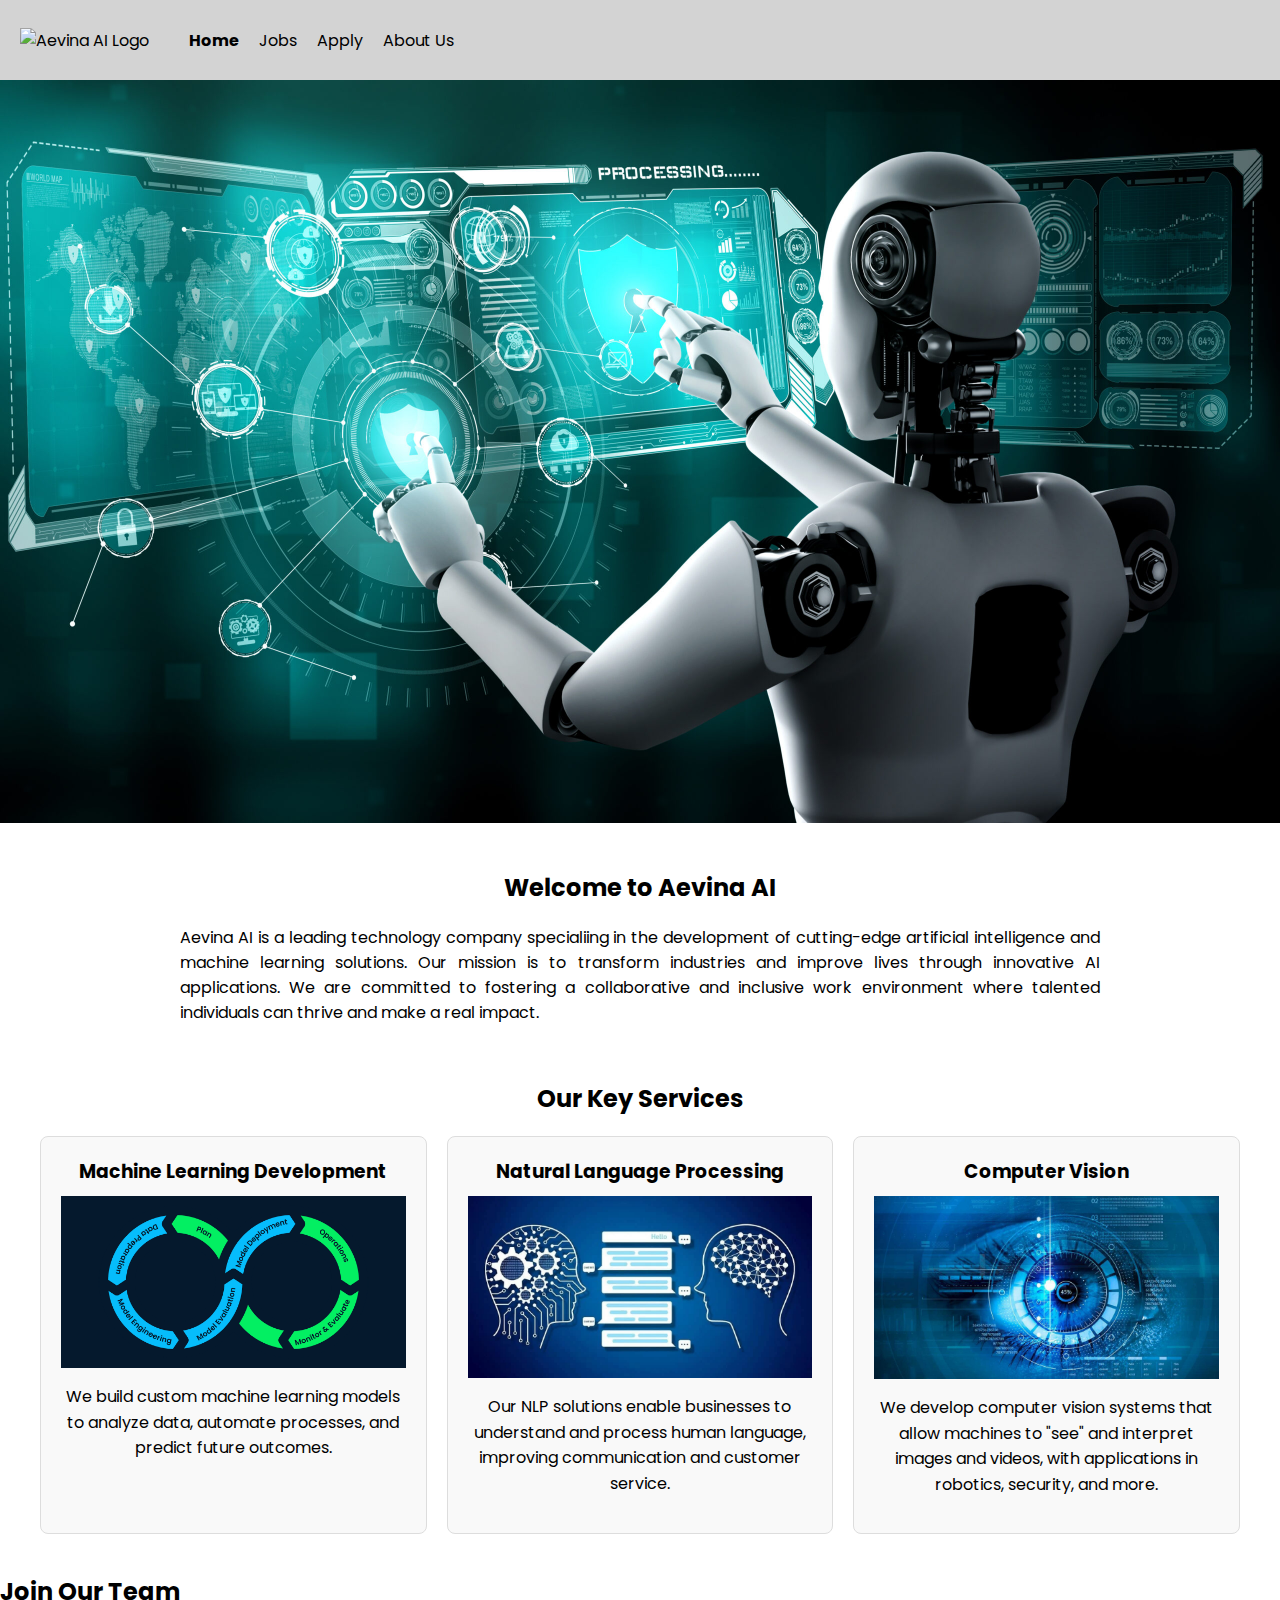
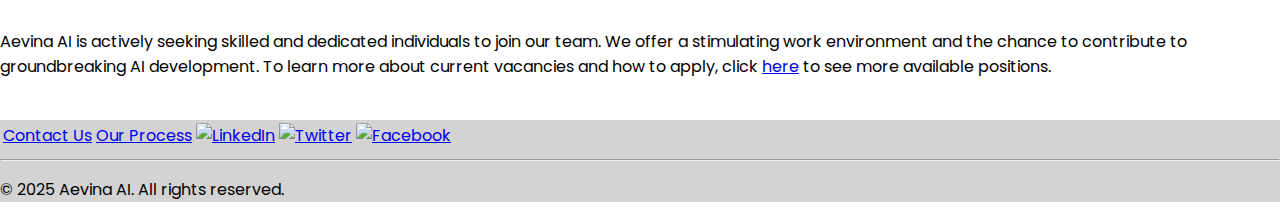
==== project1/index.html @ 58bcc31c "homepage development (not completed)" ====
<!DOCTYPE html>
<html lang="en">

<head>
  <meta charset="UTF-8">
  <meta name="keywords" content="AI, IT, IT Company, Computer, Aevina, Aritificial Intelligence, Official, Homepage">
  <meta name="viewport" content="width=device-width, initial-scale=1.0">
  <meta name="description" content="Aevina's Official Website Homepage">
  <link rel="stylesheet" href="styles/styles.css">
  <title>Aevina - Innovators in Artificial Intelligence</title>
</head>

<body>

  <header>
    <nav>
      <a href="index.html"><img src="images/logo.png" href="index.html" alt="Aevina AI Logo" title="Aevina AI"
          loading="lazy"></a>
      <a href="index.html" id="selected">Home</a></li>
      <a href="jobs.html">Jobs</a>
      <a href="apply.html">Apply</a>
      <a href="about.html">About Us</a>
    </nav>
  </header>

  <main>
    <figure>
      <!--Reference Imagge URL: https://thefusioneer.com/blog/the-future-of-ai-5-ai-advancements-to-expect-in-the-next-10-years/-->
      <img src="images/5-AI-Advancements-to-Expect-in-the-Next-10-Years-scaled.jpeg" alt="Homepage Image"
        title="Homepage Image" id="homepage_image">
    </figure>
    <article class="welcome">
      <h2>Welcome to Aevina AI</h2>
      <p>
        <!--The block of text below is generated by GenAI-->
        Aevina AI is a leading technology company specialiing in the development of cutting-edge
        artificial intelligence and machine learning solutions. Our mission is to transform industries
        and improve lives through innovative AI applications. We are committed to fostering a
        collaborative and inclusive work environment where talented individuals can thrive and
        make a real impact.
      </p>
    </article>

    <article class="services-container">
      <h2>Our Key Services</h2>
      <article class="services">
        <!--The texts below are generated by GenAI-->
        <section>
          <h3>Machine Learning Development</h3>
          <!--Reference Imagge URL: https://www.linkedin.com/pulse/navigating-machine-learning-development-life-cycle-comprehensive-s-28kgc-->
          <img src="images/1707285097354.png" alt="Machine Learnring Development" class="serivces_images">
          <p>
            We build custom machine learning models to analyze data, automate processes,
            and predict future outcomes.
          </p>
        </section>
        <section>
          <h3>Natural Language Processing</h3>
          <!--Reference Imagge URL: https://www.linkedin.com/pulse/what-natural-language-processing-nlp-nishi-thakur-->
          <img src="images/1674819272389.jpg" alt="Natural Language Processing" class="serivces_images">
          <p>
            Our NLP solutions enable businesses to understand and process human language,
            improving communication and customer service.
          </p>
        </section>
        <section>
          <h3>Computer Vision</h3>
          <!--Reference Imagge URL: https://www.rishabhsoft.com/blog/computer-vision-->
          <img src="images/Blog-Banner-Computer-Vision.jpg" alt="Computer Vision" class="serivces_images">
          <p>
            We develop computer vision systems that allow machines to "see" and interpret
            images and videos, with applications in robotics, security, and more.
          </p>
        </section>
      </article>
    </article>
    <section>
      <h2>Join Our Team</h2>
      <p>
        <!--The block of text below is generated by GenAI-->
        Aevina AI is actively seeking skilled and dedicated individuals to join our team. We offer
        a stimulating work environment and the chance to contribute to groundbreaking AI
        development. To learn more about current vacancies and how to apply, click <a href="jobs.html">here</a> to see
        more available positions.
      </p>
      </p>
      </article>
  </main>
  <br>
  <footer>
    <table>
      <tr>
        <td class="left-group">
          <a href="mailto:info@aevinaai.com.au" title="info@aevinaai.com.au" target="_blank" hreflang="en">Contact
            Us</a></li>
          <a href="https://3aevn.atlassian.net/jira/software/projects/SCRUM/boards/1?sprintStarted=true"
            title="Jira Scrum Project Managment" target="_blank" hreflang="en">Our Process</a></li>
        </td>
        <td stytle="right-group">
          <a href="#"><img src="#" alt="LinkedIn" title="LinkedIn" loading="lazy"></a>
          <a href="#"><img src="#" alt="Twitter" title="Twitte" loading="lazy"></a>
          <a href="#"><img src="#" alt="Facebook" title="Facebook" loading="lazy"></a>
        </td>
      </tr>
    </table>
    <hr>
    <p>
      &copy; 2025 Aevina AI. All rights reserved.
    </p>
  </footer>

</body>

</html>
---- project1/styles/styles.css ----
@import url('https://fonts.googleapis.com/css2?family=Anton&display=swap');

@import url('https://fonts.googleapis.com/css2?family=Anton&family=Poppins:ital,wght@0,100;0,200;0,300;0,400;0,500;0,600;0,700;0,800;0,900;1,100;1,200;1,300;1,400;1,500;1,600;1,700;1,800;1,900&display=swap');
/* body {
    background: #f4f4f4;
    display: flex;
    flex-direction:column;
    padding: 10px;
    font-family: "Poppins", sans-serif, black;
}
*/
body {
    font-family: "Poppins", sans-serif, black;
    margin: 0;
    padding: 0;
}
#ai {
    width: 100%;
    max-width: 600px;
}


.ai_container {
    background: white;
    padding: 20px;
    margin-bottom: 10px;
    border-radius: 10px;
    box-shadow: 2px 2px 10px rgba(0, 0, 0, 0.1);
    cursor: pointer;
    transition: 0.3s;
    border: none;
}

.ai_container summary {
    list-style: none;
    display: flex;
    flex-direction: column;
    cursor: pointer;
}

.ai_container:hover {
    box-shadow: 4px 4px 15px rgba(0, 0, 0, 0.2);
}

.apply-btn {
    background: #002766;
    color: white;
    border: none;
    padding: 10px 15px;
    cursor: pointer;
    float: right;
    border-radius: 5px;
    margin-top: 5px;
}

.apply-btn:hover {
    background: #0041a3;

}

.ai_detail{
    display: flex;
    flex-direction: column;
    border-radius: 10px;
    box-shadow: 2px 2px 10px rgba(0, 0, 0, 0.1);
    cursor: pointer;
    transition: 0.3s;
    border: none;
}

.ai_description{
    border: 1px solid pink;
    border-radius: 3px;
    margin-top: 2px;
    box-shadow: 2px 2px 10px rgba(0, 0, 0, 0.1);
    margin-bottom: 2px;
}

.description_detail{
    text-align: center;
}

.description_detail p{
    text-indent: 10px;
    font-size: 75%;
}
.ai_topic{
    display:grid;
    grid-template-columns: 41% 41% 18%;
    gap: 1px;
    font-size: 68%;
    margin-top: 2px;
}

.responsibility{
    border: 2px solid pink;
    border-radius: 3px;
    box-shadow: 2px 2px 10px rgba(0, 0, 0, 0.1);
    margin-bottom: 2px;
}

.skill{
    border: 2px solid pink;
    border-radius: 3px;
    box-shadow: 2px 2px 10px rgba(0, 0, 0, 0.1);
    margin-bottom: 2px;
}

.salary{
    border: 2px solid pink;
    border-radius: 3px;
    box-shadow: 2px 2px 10px rgba(0, 0, 0, 0.1);
    margin-bottom: 2px;
}

/* Khanh Nam Le Pham edited 03/04/25, 3:27PM */

header {
    /*"position: sticky" and "top: 0" is generated from GenAI, which is used
    to make the navigation bar of webpage follow along as the user scroll*/
    position: sticky;
    top: 0;
    background-color: lightgrey;
    width: 100%;
    height: 5em;

}

header nav {
    display: flex;
    align-items: center; 
    justify-content: flex-start;
    width: 100%;
    height: 100%;
    padding: 0 20px;
}

header nav a {
    text-decoration: none;
    color: black;
    margin-right: 20px;
}

header nav a img {
    margin-right: 20px;
}

header nav a#selected {
    font-weight: bold;
}

header nav a:hover {
    text-decoration: underline;
    transition: text-decoration 0.3s ease;
}

figure {
    padding: 0;
    margin: 0;
}

#homepage_image {
    width: 100%;
}

footer {
    background-color: lightgrey;
}

.welcome {
    text-align: center;
    padding: 20px;
    margin-left: 10em;
    margin-right: 10em;
}

.welcome p {
    text-align: justify;
}

/*The commented code below is from GenAI, suggesting how to properly format 
a grid to achieve the 3 boxes on a line look*/
.services-container {
    margin: 20px;
    text-align: center;
}

.services-container h2 {
    margin-bottom: 0;
}

.services {
    display: grid;
    grid-template-columns: repeat(auto-fit, minmax(300px, 1fr)); /* Responsive grid */
    /*Creates responsive columns. auto-fit makes the columns fit the available space, 
    and minmax(300px, 1fr) ensures that each column is at least 300px wide and 
    expands to fill the available space*/
    gap: 20px; /* Space between boxes */
    padding: 20px; /* Add padding around the grid */
}

.services section {
    background-color: #f9f9f9; /* Box background color */
    border: 1px solid #ddd; /* Box border */
    border-radius: 8px; /* Rounded corners */
    padding: 20px; /* Padding inside the box */
    display:flex;
    flex-direction: column;
    overflow: hidden;
}

.services h3 {
    margin-bottom: 10px; /* Space below heading */
    margin-top: 0;
}


.services p {
    line-height: 1.6; /* Improve text readability */
    ;
}

/* Optional: Add hover effect */
.services section:hover {
    box-shadow: 0 4px 8px rgba(0, 0, 0, 0.1);
    transition: box-shadow 0.3s ease;
}

.service .services_images {
    max-width: 100%;
    height: auto;
    border-radius: 10px;
}
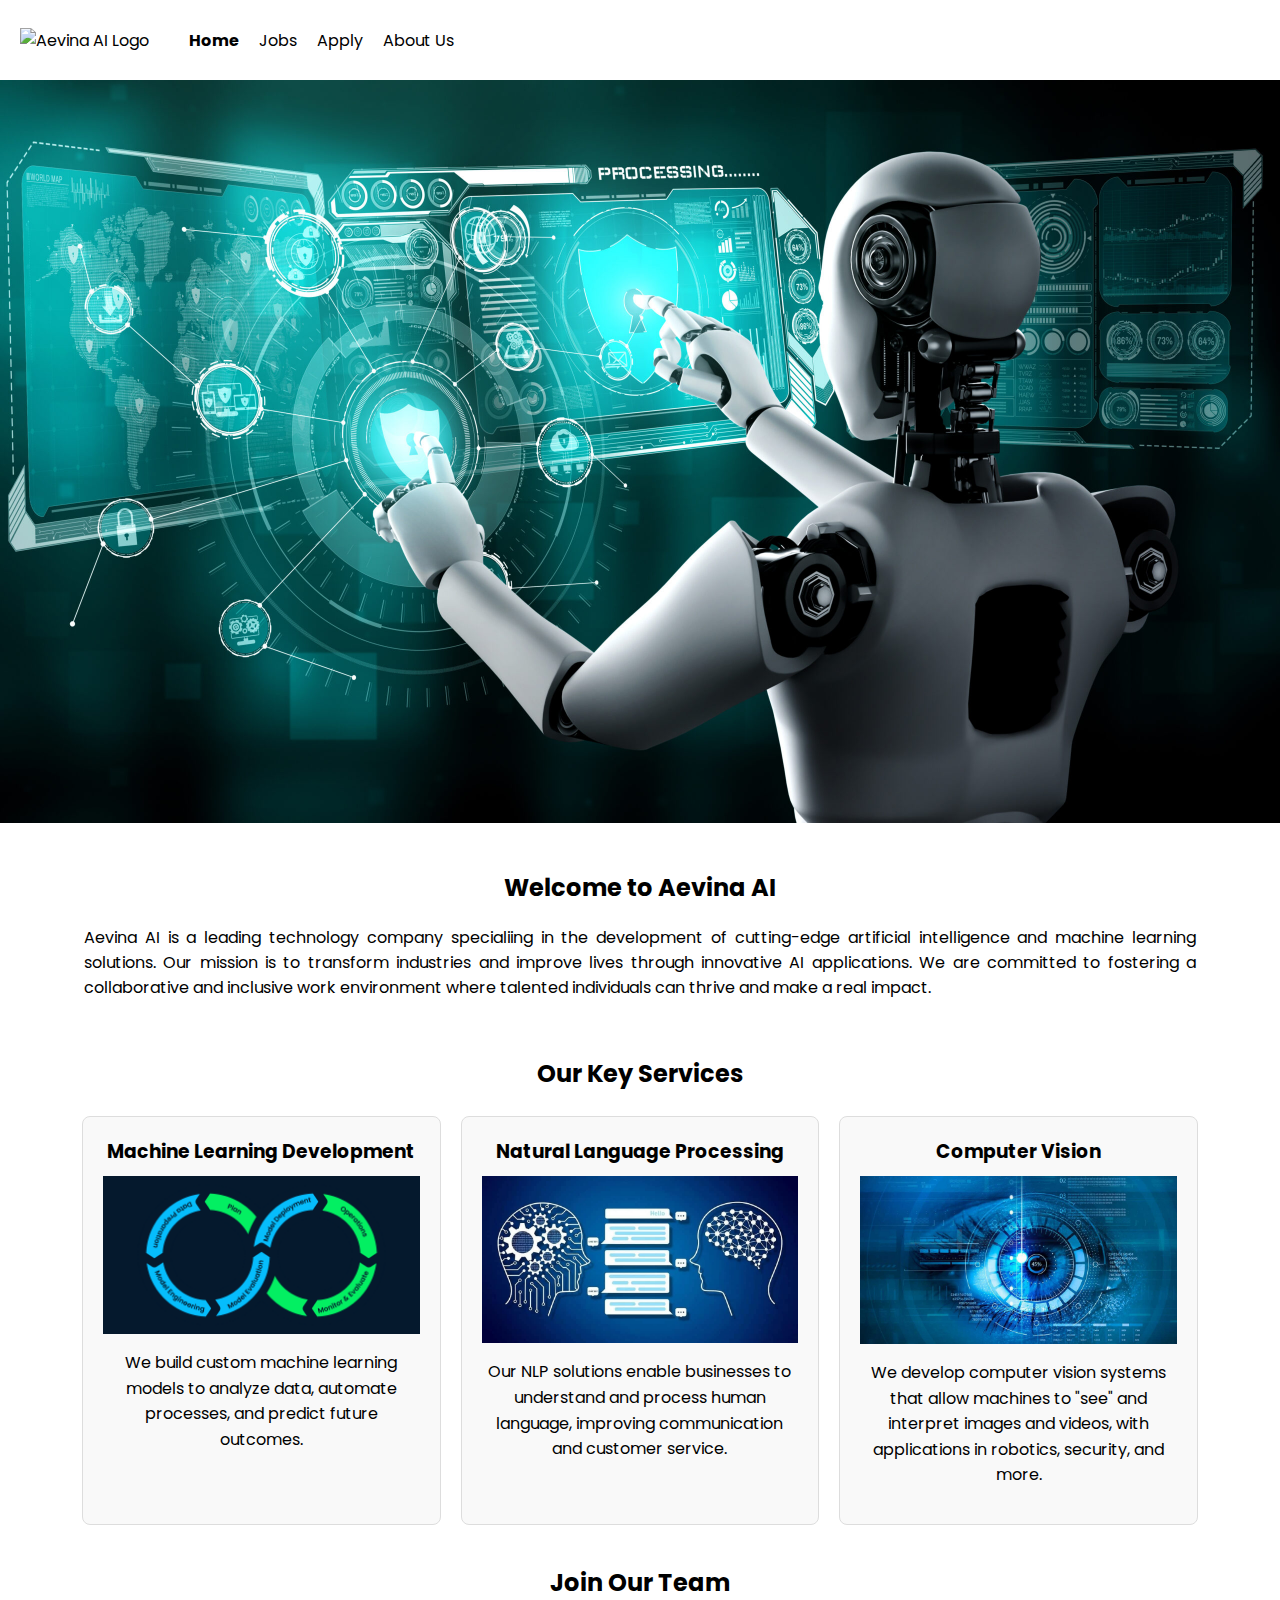
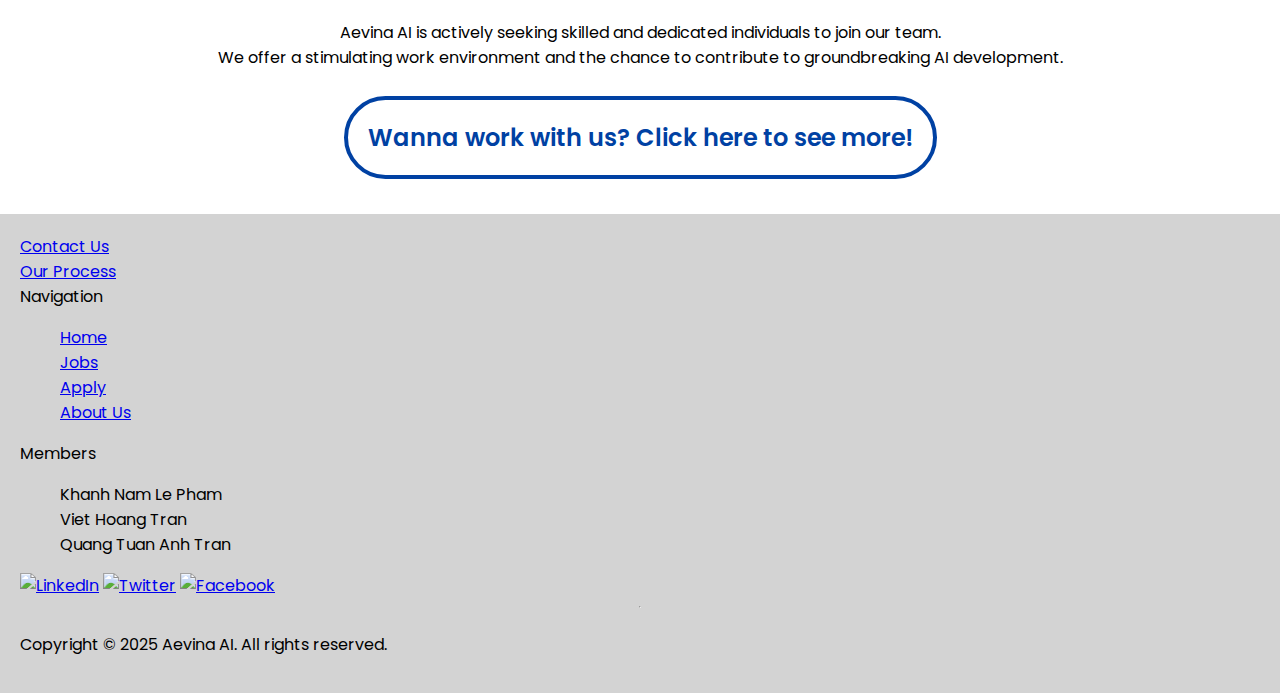
==== commit 6b191a64: "home page edited + footer in the making" ====
--- a/project1/index.html
+++ b/project1/index.html
@@ -23,11 +23,11 @@
     </nav>
   </header>
 
-  <main>
+  <main class="homepage-main">
     <figure>
       <!--Reference Imagge URL: https://thefusioneer.com/blog/the-future-of-ai-5-ai-advancements-to-expect-in-the-next-10-years/-->
       <img src="images/5-AI-Advancements-to-Expect-in-the-Next-10-Years-scaled.jpeg" alt="Homepage Image"
-        title="Homepage Image" id="homepage_image">
+        title="Homepage Image" id="homepage-image">
     </figure>
     <article class="welcome">
       <h2>Welcome to Aevina AI</h2>
@@ -48,7 +48,7 @@
         <section>
           <h3>Machine Learning Development</h3>
           <!--Reference Imagge URL: https://www.linkedin.com/pulse/navigating-machine-learning-development-life-cycle-comprehensive-s-28kgc-->
-          <img src="images/1707285097354.png" alt="Machine Learnring Development" class="serivces_images">
+          <img src="images/1707285097354.png" alt="Machine Learnring Development" class="serivces-images">
           <p>
             We build custom machine learning models to analyze data, automate processes,
             and predict future outcomes.
@@ -57,7 +57,7 @@
         <section>
           <h3>Natural Language Processing</h3>
           <!--Reference Imagge URL: https://www.linkedin.com/pulse/what-natural-language-processing-nlp-nishi-thakur-->
-          <img src="images/1674819272389.jpg" alt="Natural Language Processing" class="serivces_images">
+          <img src="images/1674819272389.jpg" alt="Natural Language Processing" class="serivces-images">
           <p>
             Our NLP solutions enable businesses to understand and process human language,
             improving communication and customer service.
@@ -66,7 +66,7 @@
         <section>
           <h3>Computer Vision</h3>
           <!--Reference Imagge URL: https://www.rishabhsoft.com/blog/computer-vision-->
-          <img src="images/Blog-Banner-Computer-Vision.jpg" alt="Computer Vision" class="serivces_images">
+          <img src="images/Blog-Banner-Computer-Vision.jpg" alt="Computer Vision" class="serivces-images">
           <p>
             We develop computer vision systems that allow machines to "see" and interpret
             images and videos, with applications in robotics, security, and more.
@@ -74,38 +74,52 @@
         </section>
       </article>
     </article>
-    <section>
+    <section class="hiring">
       <h2>Join Our Team</h2>
       <p>
         <!--The block of text below is generated by GenAI-->
-        Aevina AI is actively seeking skilled and dedicated individuals to join our team. We offer
+        Aevina AI is actively seeking skilled and dedicated individuals to join our team. <br>We offer
         a stimulating work environment and the chance to contribute to groundbreaking AI
-        development. To learn more about current vacancies and how to apply, click <a href="jobs.html">here</a> to see
-        more available positions.
+        development.
       </p>
-      </p>
+      <a href="jobs.html" class="job-des-nav-button">Wanna work with us? Click here to see more!</a>
       </article>
   </main>
   <br>
   <footer>
-    <table>
-      <tr>
-        <td class="left-group">
+    <section>
           <a href="mailto:info@aevinaai.com.au" title="info@aevinaai.com.au" target="_blank" hreflang="en">Contact
-            Us</a></li>
+            Us</a>
+          </section>
+          <section>
           <a href="https://3aevn.atlassian.net/jira/software/projects/SCRUM/boards/1?sprintStarted=true"
-            title="Jira Scrum Project Managment" target="_blank" hreflang="en">Our Process</a></li>
-        </td>
-        <td stytle="right-group">
+            title="Jira Scrum Project Managment" target="_blank" hreflang="en">Our Process</a>
+          </section>
+          <section>
+            Navigation
+            <ul>
+              <li><a href="index.html">Home</a></li>
+              <li><a href="jobs.html">Jobs</a></li>
+              <li><a href="apply.html">Apply</a></li>
+              <li><a href="about.html">About Us</a></li>
+            </ul>
+          </section>
+          <section>
+            Members
+            <ul>
+              <li>Khanh Nam Le Pham</li>
+              <li>Viet Hoang Tran</li>
+              <li>Quang Tuan Anh Tran</li>
+            </ul>
+          </section>
+          <section>
           <a href="#"><img src="#" alt="LinkedIn" title="LinkedIn" loading="lazy"></a>
-          <a href="#"><img src="#" alt="Twitter" title="Twitte" loading="lazy"></a>
+          <a href="#"><img src="#" alt="Twitter" title="Twitter" loading="lazy"></a>
           <a href="#"><img src="#" alt="Facebook" title="Facebook" loading="lazy"></a>
-        </td>
-      </tr>
-    </table>
+    </section>
     <hr>
     <p>
-      &copy; 2025 Aevina AI. All rights reserved.
+      Copyright &copy; 2025 Aevina AI. All rights reserved.
     </p>
   </footer>
 
--- a/project1/styles/styles.css
+++ b/project1/styles/styles.css
@@ -1,6 +1,7 @@
 @import url('https://fonts.googleapis.com/css2?family=Anton&display=swap');
 
 @import url('https://fonts.googleapis.com/css2?family=Anton&family=Poppins:ital,wght@0,100;0,200;0,300;0,400;0,500;0,600;0,700;0,800;0,900;1,100;1,200;1,300;1,400;1,500;1,600;1,700;1,800;1,900&display=swap');
+
 /* body {
     background: #f4f4f4;
     display: flex;
@@ -14,32 +15,33 @@
     margin: 0;
     padding: 0;
 }
+
 #ai {
     width: 100%;
     max-width: 600px;
 }
 
 
-.ai_container {
+.ai-container {
     background: white;
     padding: 20px;
     margin-bottom: 10px;
     border-radius: 10px;
     box-shadow: 2px 2px 10px rgba(0, 0, 0, 0.1);
     cursor: pointer;
-    transition: 0.3s;
     border: none;
 }
 
-.ai_container summary {
+.ai-container summary {
     list-style: none;
     display: flex;
     flex-direction: column;
     cursor: pointer;
 }
 
-.ai_container:hover {
+.ai-container:hover {
     box-shadow: 4px 4px 15px rgba(0, 0, 0, 0.2);
+    transition: box-shadow 0.3s ease;
 }
 
 .apply-btn {
@@ -54,21 +56,20 @@
 }
 
 .apply-btn:hover {
-    background: #0041a3;
-
-}
-
-.ai_detail{
+    background-color: #0041a3;
+}
+
+.ai-detail {
     display: flex;
     flex-direction: column;
     border-radius: 10px;
     box-shadow: 2px 2px 10px rgba(0, 0, 0, 0.1);
     cursor: pointer;
-    transition: 0.3s;
+    transition: 0.3s ease;
     border: none;
 }
 
-.ai_description{
+.ai-description {
     border: 1px solid pink;
     border-radius: 3px;
     margin-top: 2px;
@@ -76,37 +77,38 @@
     margin-bottom: 2px;
 }
 
-.description_detail{
-    text-align: center;
-}
-
-.description_detail p{
+.description-detail {
+    text-align: center;
+}
+
+.description-detail p {
     text-indent: 10px;
     font-size: 75%;
 }
-.ai_topic{
-    display:grid;
+
+.ai-topic {
+    display: grid;
     grid-template-columns: 41% 41% 18%;
     gap: 1px;
     font-size: 68%;
     margin-top: 2px;
 }
 
-.responsibility{
+.responsibility {
     border: 2px solid pink;
     border-radius: 3px;
     box-shadow: 2px 2px 10px rgba(0, 0, 0, 0.1);
     margin-bottom: 2px;
 }
 
-.skill{
+.skill {
     border: 2px solid pink;
     border-radius: 3px;
     box-shadow: 2px 2px 10px rgba(0, 0, 0, 0.1);
     margin-bottom: 2px;
 }
 
-.salary{
+.salary {
     border: 2px solid pink;
     border-radius: 3px;
     box-shadow: 2px 2px 10px rgba(0, 0, 0, 0.1);
@@ -120,7 +122,7 @@
     to make the navigation bar of webpage follow along as the user scroll*/
     position: sticky;
     top: 0;
-    background-color: lightgrey;
+    background-color: white;
     width: 100%;
     height: 5em;
 
@@ -128,7 +130,7 @@
 
 header nav {
     display: flex;
-    align-items: center; 
+    align-items: center;
     justify-content: flex-start;
     width: 100%;
     height: 100%;
@@ -159,19 +161,15 @@
     margin: 0;
 }
 
-#homepage_image {
-    width: 100%;
-}
-
-footer {
-    background-color: lightgrey;
+#homepage-image {
+    width: 100%;
 }
 
 .welcome {
     text-align: center;
     padding: 20px;
-    margin-left: 10em;
-    margin-right: 10em;
+    margin-left: 5%;
+    margin-right: 5%;
 }
 
 .welcome p {
@@ -191,50 +189,91 @@
 
 .services {
     display: grid;
-    grid-template-columns: repeat(auto-fit, minmax(300px, 1fr)); /* Responsive grid */
+    margin-left: 5%;
+    margin-right: 5%;
+    grid-template-columns: repeat(auto-fit, minmax(300px, 1fr));
+    /* Responsive grid */
     /*Creates responsive columns. auto-fit makes the columns fit the available space, 
     and minmax(300px, 1fr) ensures that each column is at least 300px wide and 
     expands to fill the available space*/
-    gap: 20px; /* Space between boxes */
-    padding: 20px; /* Add padding around the grid */
+    gap: 20px;
+    /* Space between boxes */
+    padding-top: 25px;
+    padding-bottom: 20px;
+    /* Add padding on top and from the bottom of the grid */
 }
 
 .services section {
-    background-color: #f9f9f9; /* Box background color */
-    border: 1px solid #ddd; /* Box border */
-    border-radius: 8px; /* Rounded corners */
-    padding: 20px; /* Padding inside the box */
-    display:flex;
+    background-color: #f9f9f9;
+    /* Box background color */
+    border: 1px solid #ddd;
+    /* Box border */
+    border-radius: 8px;
+    /* Rounded corners */
+    padding: 20px;
+    /* Padding inside the box */
+    display: flex;
     flex-direction: column;
     overflow: hidden;
 }
 
 .services h3 {
-    margin-bottom: 10px; /* Space below heading */
+    margin-bottom: 10px;
+    /* Space below heading */
     margin-top: 0;
 }
 
 
 .services p {
-    line-height: 1.6; /* Improve text readability */
+    line-height: 1.6;
+    /* Improve text readability */
     ;
 }
 
 /* Optional: Add hover effect */
 .services section:hover {
     box-shadow: 0 4px 8px rgba(0, 0, 0, 0.1);
-    transition: box-shadow 0.3s ease;
+    transition: box-shadow 0.3s ease; /* smooth out the effect */
 }
 
 .service .services_images {
-    max-width: 100%;
-    height: auto;
+    width: 200px;
+    height: 150px;
+    object-fit: cover; /* Crop and scale to fill (from GenAI) */
     border-radius: 10px;
 }
 
-
-
-
-
-
-
+.hiring {
+    text-align: center;
+    margin-left: 10%;
+    margin-right: 10%;
+}
+
+.job-des-nav-button {
+    font-weight: 600;
+    text-align: center;
+    display: inline-block;
+    font-size: 150%;
+    text-decoration: none;
+    border: solid 4px;
+    background-color: white;
+    color:#0041a3;
+    padding: 20px 20px;
+    border-radius: 50px;
+    margin: 10px;
+    transition: background-color 0.3s ease;
+}
+.job-des-nav-button:hover {
+    background-color:#0041a3;
+    color: white;
+}
+footer {
+    display: flex;
+    flex-direction: column;
+    background-color: lightgrey;
+    padding: 20px;
+}
+
+footer ul {
+    list-style: none;
+}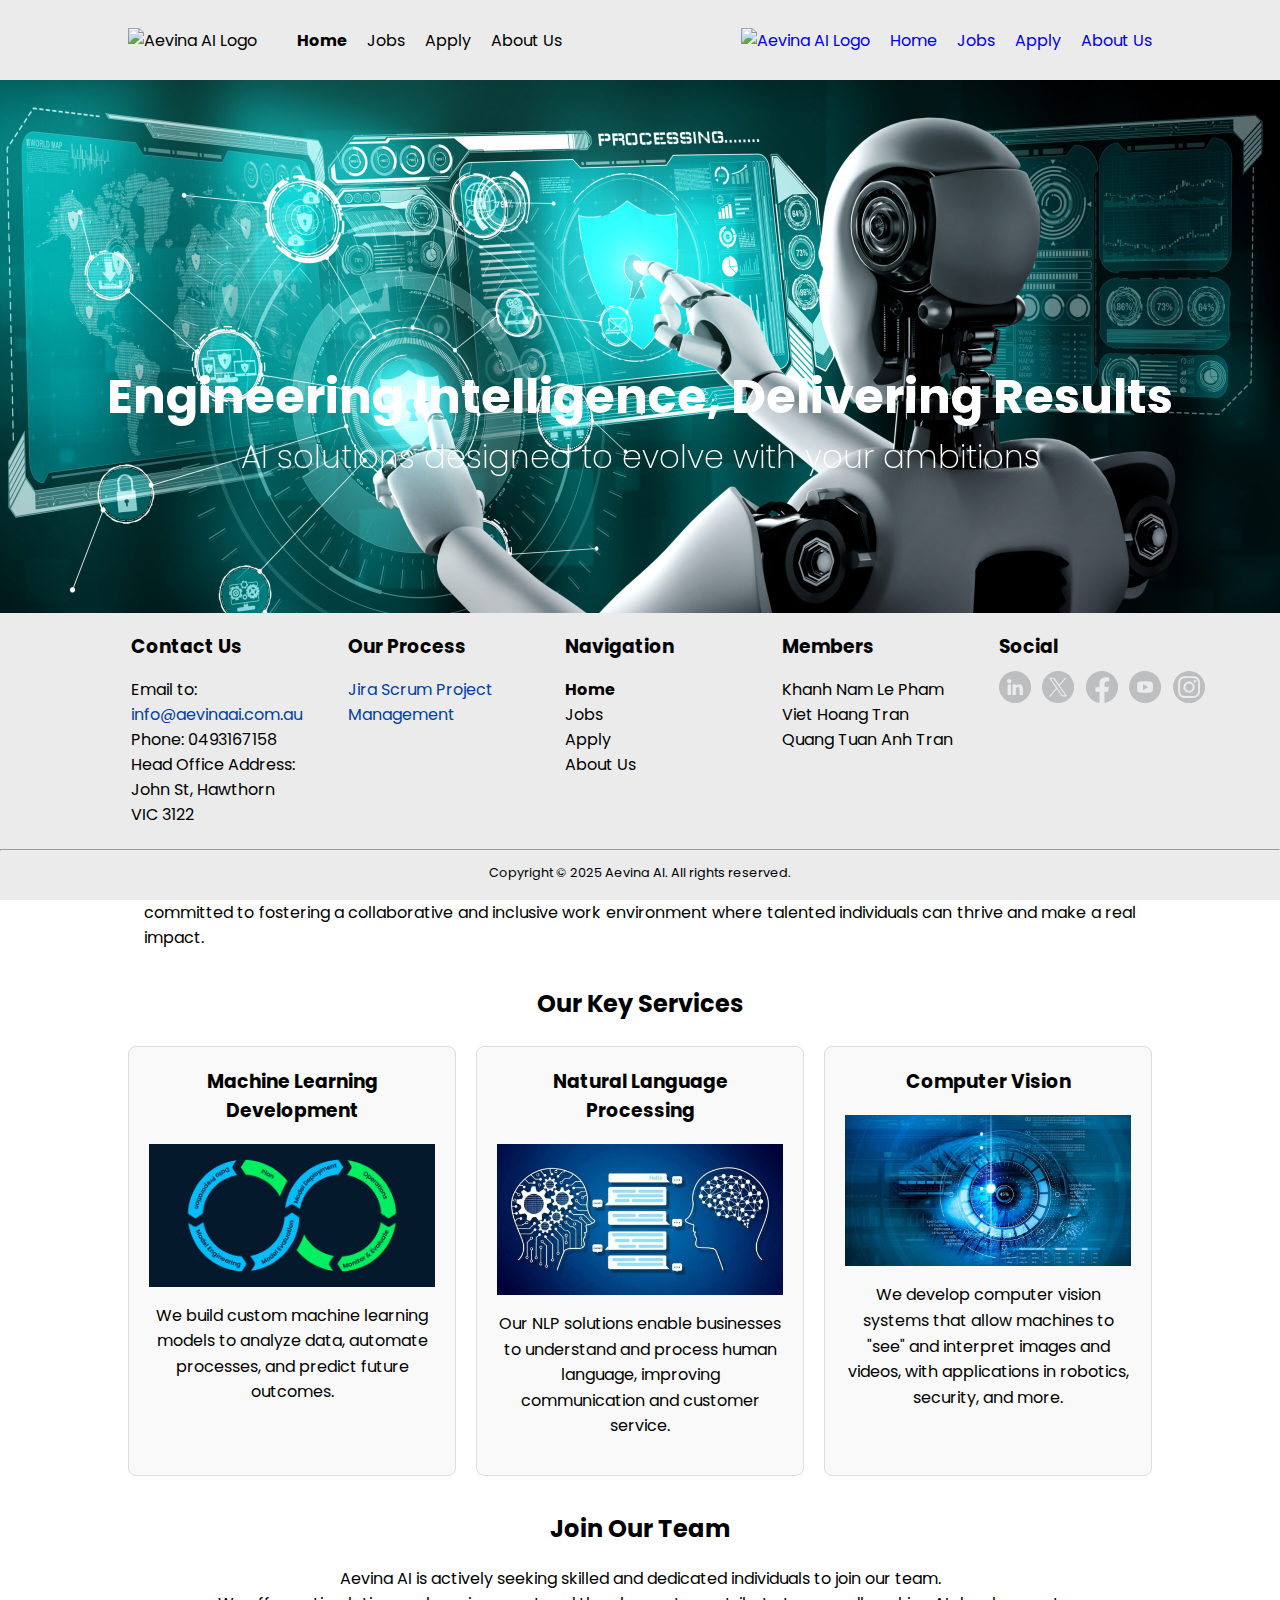
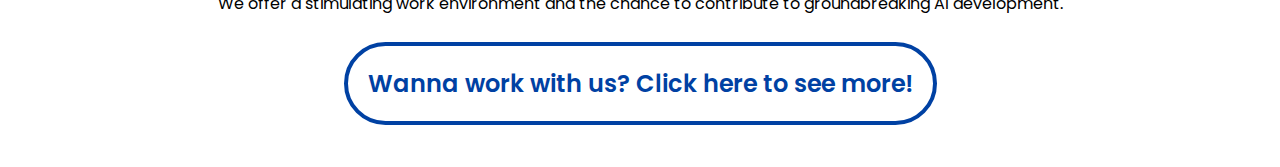
==== commit d18ff2a2: "completed homepage draft + header + footer" ====
--- a/project1/index.html
+++ b/project1/index.html
@@ -13,39 +13,54 @@
 <body>
 
   <header>
+    <section class="left-nav">
     <nav>
       <a href="index.html"><img src="images/logo.png" href="index.html" alt="Aevina AI Logo" title="Aevina AI"
           loading="lazy"></a>
-      <a href="index.html" id="selected">Home</a></li>
-      <a href="jobs.html">Jobs</a>
-      <a href="apply.html">Apply</a>
-      <a href="about.html">About Us</a>
+      <a href="index.html" id="selected" class="underline-hover">Home</a>
+      <a href="jobs.html" class="underline-hover">Jobs</a>
+      <a href="apply.html" class="underline-hover">Apply</a>
+      <a href="about.html" class="underline-hover">About Us</a>
     </nav>
+    </section>
+    <section class="right-nav">
+    <a href="index.html"><img src="images/logo.png" href="index.html" alt="Aevina AI Logo" title="Aevina AI"
+        loading="lazy"></a>
+    <a href="index.html" id="selected" class="underline-hover">Home</a>
+    <a href="jobs.html" class="underline-hover">Jobs</a>
+    <a href="apply.html" class="underline-hover">Apply</a>
+    <a href="about.html" class="underline-hover">About Us</a>
+    </section>  
   </header>
 
-  <main class="homepage-main">
-    <figure>
+  <main>
+    <figure id="homepage-image-container">
       <!--Reference Imagge URL: https://thefusioneer.com/blog/the-future-of-ai-5-ai-advancements-to-expect-in-the-next-10-years/-->
       <img src="images/5-AI-Advancements-to-Expect-in-the-Next-10-Years-scaled.jpeg" alt="Homepage Image"
-        title="Homepage Image" id="homepage-image">
+        id="homepage-image">
+        <section class="slogan-overlay">
+          <!-- elements below are assigned with effect classes -->
+          <h1 class="animation-slide slideInTop">Engineering Intelligence, Delivering Results</h1>
+          <p class="animation-slide slideInBottom">AI solutions designed to evolve with your ambitions</p>
+        </section>
     </figure>
     <article class="welcome">
-      <h2>Welcome to Aevina AI</h2>
-      <p>
+      <h2 class="animation-slide-inscroll slideInLeft">Welcome to Aevina AI</h2>
+      <p class="animation-slide-inscroll slideInLeft">
         <!--The block of text below is generated by GenAI-->
-        Aevina AI is a leading technology company specialiing in the development of cutting-edge
+        Aevina AI is a leading technology company specialising in the development of cutting-edge
         artificial intelligence and machine learning solutions. Our mission is to transform industries
         and improve lives through innovative AI applications. We are committed to fostering a
         collaborative and inclusive work environment where talented individuals can thrive and
         make a real impact.
       </p>
-    </article>
+    </article>  
 
     <article class="services-container">
-      <h2>Our Key Services</h2>
-      <article class="services">
+      <h2 class="animation-slide-inscroll slideInRight">Our Key Services</h2>
+      <article class="services animation-slide-inscroll slideInRight">
         <!--The texts below are generated by GenAI-->
-        <section>
+        <section class="animation-slide-inscroll spin">
           <h3>Machine Learning Development</h3>
           <!--Reference Imagge URL: https://www.linkedin.com/pulse/navigating-machine-learning-development-life-cycle-comprehensive-s-28kgc-->
           <img src="images/1707285097354.png" alt="Machine Learnring Development" class="serivces-images">
@@ -54,7 +69,7 @@
             and predict future outcomes.
           </p>
         </section>
-        <section>
+        <section class="animation-slide-inscroll spin">
           <h3>Natural Language Processing</h3>
           <!--Reference Imagge URL: https://www.linkedin.com/pulse/what-natural-language-processing-nlp-nishi-thakur-->
           <img src="images/1674819272389.jpg" alt="Natural Language Processing" class="serivces-images">
@@ -63,7 +78,7 @@
             improving communication and customer service.
           </p>
         </section>
-        <section>
+        <section class="animation-slide-inscroll spin">
           <h3>Computer Vision</h3>
           <!--Reference Imagge URL: https://www.rishabhsoft.com/blog/computer-vision-->
           <img src="images/Blog-Banner-Computer-Vision.jpg" alt="Computer Vision" class="serivces-images">
@@ -74,55 +89,87 @@
         </section>
       </article>
     </article>
-    <section class="hiring">
-      <h2>Join Our Team</h2>
-      <p>
+    <section class="hiring ">
+      <h2 class="animation-slide-inscroll slideInBottomScale">Join Our Team</h2>
+      <p class="animation-slide-inscroll slideInBottomScale">
         <!--The block of text below is generated by GenAI-->
         Aevina AI is actively seeking skilled and dedicated individuals to join our team. <br>We offer
         a stimulating work environment and the chance to contribute to groundbreaking AI
         development.
       </p>
-      <a href="jobs.html" class="job-des-nav-button">Wanna work with us? Click here to see more!</a>
+      <a href="jobs.html" class="job-des-nav-button animation-slide btn-breathe">Wanna work with us? Click here to see more!</a>
       </article>
   </main>
-  <br>
+
   <footer>
-    <section>
-          <a href="mailto:info@aevinaai.com.au" title="info@aevinaai.com.au" target="_blank" hreflang="en">Contact
-            Us</a>
-          </section>
-          <section>
-          <a href="https://3aevn.atlassian.net/jira/software/projects/SCRUM/boards/1?sprintStarted=true"
-            title="Jira Scrum Project Managment" target="_blank" hreflang="en">Our Process</a>
-          </section>
-          <section>
-            Navigation
-            <ul>
-              <li><a href="index.html">Home</a></li>
-              <li><a href="jobs.html">Jobs</a></li>
-              <li><a href="apply.html">Apply</a></li>
-              <li><a href="about.html">About Us</a></li>
-            </ul>
-          </section>
-          <section>
-            Members
-            <ul>
-              <li>Khanh Nam Le Pham</li>
-              <li>Viet Hoang Tran</li>
-              <li>Quang Tuan Anh Tran</li>
-            </ul>
-          </section>
-          <section>
-          <a href="#"><img src="#" alt="LinkedIn" title="LinkedIn" loading="lazy"></a>
-          <a href="#"><img src="#" alt="Twitter" title="Twitter" loading="lazy"></a>
-          <a href="#"><img src="#" alt="Facebook" title="Facebook" loading="lazy"></a>
-    </section>
-    <hr>
-    <p>
-      Copyright &copy; 2025 Aevina AI. All rights reserved.
-    </p>
+    <article class="footer-slide-inscroll footerSlide">
+      <section>
+        <h3>Contact Us</h3>
+        <ul>
+          <li>Email to: <a href="mailto:info@aevinaai.com.au" title="info@aevinaai.com.au" target="_blank" hreflang="en" id="link">info@aevinaai.com.au</a></li>
+          <li>Phone: 0493167158</li>
+          <li>Head Office Address: John St, Hawthorn VIC 3122</li>
+        </ul>
+      </section>
+      <section>
+        <h3>Our Process</h3>
+        <ul>
+        <li><a href="https://3aevn.atlassian.net/jira/software/projects/SCRUM/boards/1?sprintStarted=true"
+          title="Jira Scrum Project Managment" target="_blank" hreflang="en" id="link">Jira Scrum Project Management</a>
+        </li>
+        </ul>
+      </section>
+      <section>
+        <h3>Navigation</h3>
+        <ul>
+          <li><a href="index.html" id="selected">Home</a></li>
+          <li><a href="jobs.html">Jobs</a></li>
+          <li><a href="apply.html">Apply</a></li>
+          <li><a href="about.html">About Us</a></li>
+        </ul>
+      </section>
+      <section>
+        <h3>Members</h3>
+        <ul>
+          <li>Khanh Nam Le Pham</li>
+          <li>Viet Hoang Tran</li>
+          <li>Quang Tuan Anh Tran</li>
+        </ul>
+      </section>
+      <section>
+        <h3>Social</h3>
+        <div class="social-icons-container">
+          <a href="#" class="social-icon">
+            <img src="images/linkedin-grey.svg" class="icon-default" alt="LinkedIn">
+            <img src="images/linkedin.png" class="icon-hover" alt="LinkedIn">
+          </a>
+          <a href="#" class="social-icon">
+            <img src="images/x-grey.svg" class="icon-default" alt="Twitter">
+            <img src="images/twitter.png" class="icon-hover" alt="Twitter">
+          </a>
+          <a href="#" class="social-icon">
+            <img src="images/facebook-grey.svg" class="icon-default" alt="Facebook">
+            <img src="images/facebook.png" class="icon-hover" alt="Facebook">
+          </a>
+          <a href="#" class="social-icon">
+            <img src="images/youtube-grey.svg" class="icon-default" alt="YouTube">
+            <img src="images/youtube.png" class="icon-hover" alt="YouTube">
+          </a>
+          <a href="#" class="social-icon">
+            <img src="images/instagram-grey.svg" class="icon-default" alt="Instagram">
+            <img src="images/social.png" class="icon-hover" alt="Instagram">
+          </a>
+      </section>
+    </article>
+    <article>
+      <section>
+        <hr>
+        <p>
+          Copyright &copy; 2025 Aevina AI. All rights reserved.
+        </p>
+      </section>
+    </article>
   </footer>
-
 </body>
 
 </html>--- a/project1/styles/styles.css
+++ b/project1/styles/styles.css
@@ -14,6 +14,8 @@
     font-family: "Poppins", sans-serif, black;
     margin: 0;
     padding: 0;
+    background-color: white;
+    overflow-x: hidden;
 }
 
 #ai {
@@ -116,81 +118,158 @@
 }
 
 /* Khanh Nam Le Pham edited 03/04/25, 3:27PM */
-
+/* applied in the header */
 header {
     /*"position: sticky" and "top: 0" is generated from GenAI, which is used
     to make the navigation bar of webpage follow along as the user scroll*/
     position: sticky;
     top: 0;
-    background-color: white;
-    width: 100%;
+    z-index: 3;
+    background-color: #ebebeb;
+    width: 100vw;
     height: 5em;
-
-}
-
+    display: flex;
+    justify-content: space-between;
+    padding-left: 10%;
+    padding-right: 10%;
+    box-sizing: border-box;
+    overflow-x: hidden;
+}
+/* header navigation bar formatting  (applied all pages)*/
 header nav {
     display: flex;
+    justify-content: space-between;
     align-items: center;
-    justify-content: flex-start;
+    align-content: flex-start;
+    /* align items along the main axis of the container. */
     width: 100%;
     height: 100%;
-    padding: 0 20px;
-}
-
+    padding-bottom: 0;
+}
+/* header navigation elements formatting (applied all pages) */
 header nav a {
     text-decoration: none;
+    height: 5em;
+    display: flex;
+    align-items: center;
     color: black;
     margin-right: 20px;
 }
 
+/* give little spacing from the logo to the first nav element */
 header nav a img {
     margin-right: 20px;
 }
-
+/* the selected page is formatted in bold text */
 header nav a#selected {
     font-weight: bold;
 }
-
-header nav a:hover {
-    text-decoration: underline;
-    transition: text-decoration 0.3s ease;
-}
-
+/* right nav box formatting  */
+.right-nav {
+    height: 5em;
+    display: flex;
+    flex-direction: row;
+    justify-content: space-around;
+    align-items: center;
+    align-content: center;
+}
+/* right nav elements formatting */
+.right-nav a {
+    text-decoration: none;
+    height: 5em;
+    display: flex;
+    align-items: center;
+    margin-left: 20px;
+}
+/* hover effect (jumps up and scales larger) when hovering through the nav elements */
+
+/* ensures no padding or margin of the background image */
 figure {
     padding: 0;
     margin: 0;
 }
-
-#homepage-image {
-    width: 100%;
-}
-
-.welcome {
+/* this style markup makes the bg image stick to the top of the page and doesn't move as we scroll down */
+#homepage-image-container {
+    overflow: hidden;
+    z-index: 1;
+    position: fixed;
+    top: 0;
+    margin-top: 5em;
+    width: 100%;
+    box-sizing: border-box;
+
+}
+/* Overlaying text styling from GenAI */
+.slogan-overlay {
+    position: absolute;
+    top: 0;
+    left: 0;
+    width: 100%;
+    height: 100%;
+    display: flex;
+    flex-direction: column;
+    align-items: center;
+    justify-content: center;
     text-align: center;
     padding: 20px;
-    margin-left: 5%;
-    margin-right: 5%;
-}
-
+    box-sizing: border-box;
+    pointer-events: none;
+}
+/* overlaying heading styling */
+.slogan-overlay h1 {
+    color: white;
+    font-size: 3em;
+    margin-bottom: 0;
+}
+/* overlaying text styling */
+.slogan-overlay p {
+    margin-top: 0;
+    color: white;
+    font-size: 2em;
+    font-weight: 250;
+}
+/* change the width of the bg image equal to the viewport's width */
+#homepage-image {
+    width: 100vw;
+    height: 75vh;
+    object-fit: cover;  /* Ensure image fills container (from GenAI) */
+}
+/* Welcome to Aevina AI content styling */
+.welcome {
+    position: relative;
+    z-index: 3;
+    text-align: center;
+    background-color: white;
+    padding: 20px;
+    margin-top: 75vh;
+    /* margin-top is to leave a space to see the bg image otherwise the content will cover up the whole image */
+}
+/* change the alignment of the welcome text to justify and add some side margins */
 .welcome p {
     text-align: justify;
+    margin-left: 10%;
+    margin-right: 10%;
 }
 
 /*The commented code below is from GenAI, suggesting how to properly format 
 a grid to achieve the 3 boxes on a line look*/
 .services-container {
-    margin: 20px;
     text-align: center;
-}
-
+    z-index: 3;
+    position: relative;
+    background-color: white;
+    width: 100%;
+}
+/* reduce the space between h2 and the image inside each box */
 .services-container h2 {
     margin-bottom: 0;
-}
-
+    margin-top: 0;
+}
+/* divide the boxes */
 .services {
     display: grid;
-    margin-left: 5%;
-    margin-right: 5%;
+    margin-left: 10%;
+    margin-right: 10%;
     grid-template-columns: repeat(auto-fit, minmax(300px, 1fr));
     /* Responsive grid */
     /*Creates responsive columns. auto-fit makes the columns fit the available space, 
@@ -199,10 +278,10 @@
     gap: 20px;
     /* Space between boxes */
     padding-top: 25px;
-    padding-bottom: 20px;
+    padding-bottom: 35px;
     /* Add padding on top and from the bottom of the grid */
 }
-
+/* inside boxes' contents styling */
 .services section {
     background-color: #f9f9f9;
     /* Box background color */
@@ -218,8 +297,6 @@
 }
 
 .services h3 {
-    margin-bottom: 10px;
-    /* Space below heading */
     margin-top: 0;
 }
 
@@ -227,28 +304,42 @@
 .services p {
     line-height: 1.6;
     /* Improve text readability */
-    ;
 }
 
 /* Optional: Add hover effect */
 .services section:hover {
     box-shadow: 0 4px 8px rgba(0, 0, 0, 0.1);
-    transition: box-shadow 0.3s ease; /* smooth out the effect */
-}
+    transition: box-shadow 0.3s ease;
+    /* smooth out the effect */
+}
+/* End of GenAI assistance */
 
 .service .services_images {
     width: 200px;
     height: 150px;
-    object-fit: cover; /* Crop and scale to fill (from GenAI) */
+    object-fit: cover;
+    /* Crop and scale to fill (from GenAI) */
     border-radius: 10px;
 }
-
+/* Join Our Team section's content styling */
 .hiring {
     text-align: center;
+    width: 100%;
+    position: relative;
+    z-index: 3;
+    background-color: white;
+    padding-bottom: 25px;
+}
+/* eliminate unwanted space auto-generated by the headings */
+.hiring h2 {
+    margin-top: 0;
+}
+/* create side margins to maintain the layout consistency */
+.hiring p {
     margin-left: 10%;
     margin-right: 10%;
 }
-
+/* job-seek button styling */
 .job-des-nav-button {
     font-weight: 600;
     text-align: center;
@@ -257,23 +348,321 @@
     text-decoration: none;
     border: solid 4px;
     background-color: white;
-    color:#0041a3;
+    color: #0041a3;
     padding: 20px 20px;
     border-radius: 50px;
     margin: 10px;
-    transition: background-color 0.3s ease;
-}
+    margin-left: 10%;
+    margin-right: 10%;
+    /* GenAI */
+    position: relative; /* Required for pseudo-element positioning */
+    overflow: hidden; /* Keeps pseudo-element contained */
+    transition: background-color 0.3s ease-out, color 0.3s ease-out;
+}
+
 .job-des-nav-button:hover {
-    background-color:#0041a3;
+    background-color: #0041a3;
     color: white;
 }
+/* footer styling */
 footer {
-    display: flex;
-    flex-direction: column;
-    background-color: lightgrey;
-    padding: 20px;
-}
-
+    margin-top: 0;
+    position: fixed;
+    bottom: 0;
+    z-index: 3;
+    background-color: #ebebeb;
+    width: 100%;
+    box-sizing: border-box; /* Critical to prevent overflow (GenAI)*/
+    margin-bottom: 0;
+}
+/* spread the sections of the footer evenly out horizontally */
+footer article:first-child {
+    display: flex;
+    flex-direction: row;
+    justify-content: space-evenly;
+    flex-wrap: wrap;
+    align-content: flex-start;
+    margin-left: 10%;
+    margin-right: 5%;
+}
+/* ensures each section takes up 16% of the viewport's width */
+footer article:first-child section {
+    width: 16%;
+    padding-right: 2.5rem;
+}
+/* change the colour of any link into blue */
+footer #link {
+    color: #0041a3;
+}
+/* change the font weight of the selected page into bold */
+footer #selected {
+    font-weight: bold;
+}
+/* eliminate the dots and auto-generated padding of the ul list */
 footer ul {
     list-style: none;
-}+    padding: 0;
+}
+/* create a little space between the heading and the content underneath each */
+footer h3 {
+    margin-bottom: 0.5em;
+}
+/* get rid of the underlining effect of the nav elements as well as the default blue colour */
+footer a {
+    text-decoration: none;
+    color: black;
+    transition: color 0.3s ease;
+}
+/* nav elements hover effect */
+footer article section ul li a:hover {
+    display: flex;
+    text-decoration: underline;
+    transform: translateY(-2.5px) !important;
+    transition: transform 0.2s ease;
+}
+/* horizontal rule and copyright statement alignment */
+footer article:nth-child(2){
+    text-align: center;
+    width: 100%;
+    font-size: 0.8rem;
+    padding-bottom: 5px;
+}
+/* define the size of the social symbols */
+footer article section div img {
+    width: 32px;
+    height: 32px;
+}
+/* put them into flexboxes */
+.social-icons-container {
+    display: flex;
+    position: relative;
+    justify-content: space-between;
+    gap: 12px;
+    margin-top: 10px;
+  }
+  /* mutually overlap the grey icons vs the coloured icons to create the colour changing effect  */
+  .social-icon img {
+    position: absolute;
+    transition: all 0.3s ease;
+  }
+  /* grey icon is visible by default */
+  .icon-default {
+    opacity: 1;
+  }
+  
+  /* coloured icon is not visible by default */
+  .icon-hover {
+    opacity: 0;
+  }
+  
+  /* change to the opposite */
+  .social-icon:hover .icon-default {
+    opacity: 0;
+  }
+  
+  .social-icon:hover .icon-hover {
+    opacity: 1;
+  }
+  /* add in some hove effects (grows and jumps) */
+  .social-icon:hover img {
+    /* Scale effect is from GenAI */
+    transform: scale(1.1);
+    transition: transform 0.3s ease;
+    transform: translateY(-5px);
+  }
+
+  /* defining animation keyframes down below (from: https://www.youtube.com/watch?v=SgmNxE9lWcY) */
+  /* content slide gradually slide in from top */
+  @keyframes slideInTop {
+    0% {
+        opacity: 0;
+        transform: translateY(-300px);
+    }
+    100% {
+        opacity: 1 !important;
+        transform: translateY(0);
+    }
+  }
+/* content gradually slide in from bottom */
+  @keyframes slideInBottom {
+    0% {
+        opacity: 0;
+        transform: translateY(300px);
+    }
+    100% {
+        opacity: 1;
+        transform: translateY(0);
+    }
+  }
+  /* content gradually slide in from left */
+  @keyframes slideInLeft {
+    0% { 
+        opacity: 0;
+        transform: translateX(-100vw);
+      }
+      100% {
+        opacity: 1;
+        transform: translateX(0);
+      }
+    }
+    /* content gradually slide in from right */
+  @keyframes slideInRight {
+    0% {
+        opacity: 0;
+        transform: translateX(100vw);
+    }
+    100% {
+        opacity: 1;
+        transform: translateX(0);
+    }
+  }
+  /* footer nav elements content slightly slide down as appears */
+  @keyframes footerSlide {
+    0% {
+        opacity: 0;
+        transform: translateY(-50px);
+    }
+    100% {
+        opacity: 1;
+        transform: translateY(0);
+    }
+  }
+  /* breathing effect of the job-description link button */
+  @keyframes btn-breathe {
+    0% {
+
+    }
+    50% {
+        transform: scale(1.2);
+    }
+    100% {
+        transform: scale(1);
+    }
+  }
+/* spin effect on the y axis */
+  @keyframes spin {
+    0% {
+        opacity: 0;
+        transform: rotateY(360deg);
+    }
+    100% {
+        opacity: 1;
+    }
+  }
+/* slide in from bottom with scaling to create the effect of sliding from a center point */
+  @keyframes slideInBottomScale {
+    0% {
+        opacity: 0;
+        transform: scale(0.1) translateY(300px);
+    }
+    100% {
+        opacity: 1;
+        transform: scale(1) translateY(0);
+    }
+  }
+  /* definition of a set of animations that creates the constant breathing effect */
+  .btn-breathe {
+    animation-name: btn-breathe;
+    animation-iteration-count: infinite !important;
+    animation-fill-mode: alternate !important;
+    animation-duration: 3s !important;
+  }
+  /* definition of a set of animations that creates the smoothness for the slide-in effect */
+  .animation-slide {
+    animation-duration: 2s;
+    animation-timing-function: ease;
+    animation-iteration-count: 1;
+    animation-fill-mode: forwards;
+    animation-iteration-count: 1;
+  }
+  /* definition of a set of animations that allows contents to slide-in as we scroll through it */
+  .animation-slide-inscroll {
+    animation-direction: normal;
+    animation-timing-function: ease;
+    animation-range: entry 0% cover 50%;
+    animation-timeline: view();
+    animation-fill-mode: forwards;
+    animation-iteration-count: 1;
+  }
+  /* definition of a set of animmations allows footer's content to slightly slide down as we scroll down  */
+  .footer-slide-inscroll {
+    animation-timing-function: ease;
+    animation-range: entry 5% cover 50%;
+    animation-timeline: view();
+  }
+  /* slide from left class of animation for usability html */
+  .slideInLeft {
+    animation-name: slideInLeft;
+  }
+  /* slide from right" class of animation for usability in html */
+  .slideInRight {
+    animation-name: slideInRight;
+  }
+  /* slide from top class of animation for usability in html */
+  .slideInTop {
+    animation-name: slideInTop;
+  }
+/* slide from top class of animation for usability in html */
+  .slideInBottom {
+    animation-name: slideInBottom;
+  }
+  .slideInBottomScale {
+    animation-name: slideInBottomScale;
+  }
+  .spin {
+    animation-name: spin;
+  }
+  .scale {
+    animation-name: scale;
+  }
+  /* footer content slide effect */
+  .footerSlide {
+    animation-name: footerSlide;
+  }
+  /* different delay effect times */
+  .delay-0dot5s {
+    animation-delay: 0.5s;
+  }
+  
+  .delay-1s {
+    animation-delay: 1s;
+  }
+  .delay-1dot5s {
+    animation-delay: 1.5s;
+  }
+  .delay-2s {
+    animation-delay: 2s;
+  }
+  /* GenAI: code suggestions to make the underline effect that runs from one end to another */
+  .underline-hover {
+    display: flex;
+    position: relative;
+    text-decoration: none;
+    align-items: center;
+    align-content: center;
+  }
+  /* GenAI */
+  .underline-hover::after {
+    z-index: 4;
+    content: ''; /* Ensure it has content */
+    position: absolute; /* Position it relative to the parent */
+    bottom: 35%; /* Move it down by 1 line (adjust the value as needed) */
+    left: 0; /* Center it horizontally */
+    width: 100%; /* Width of the pseudo-element (adjust as needed) */
+    height: 2px; /* Height of the pseudo-element */
+    background-color: black; /* Color of the pseudo-element */
+    transform: scaleX(0);
+    transform-origin: left;
+  }
+  .underline-hover:hover{
+    transform: translateY(-5px);
+    transition: transform 0.2s ease;
+  }
+  .underline-hover:hover::after {
+    transform: scaleX(1);
+    transition: transform 0.2s ease;
+  }
+  /* defining animation keyframes ends */
+
+  
+  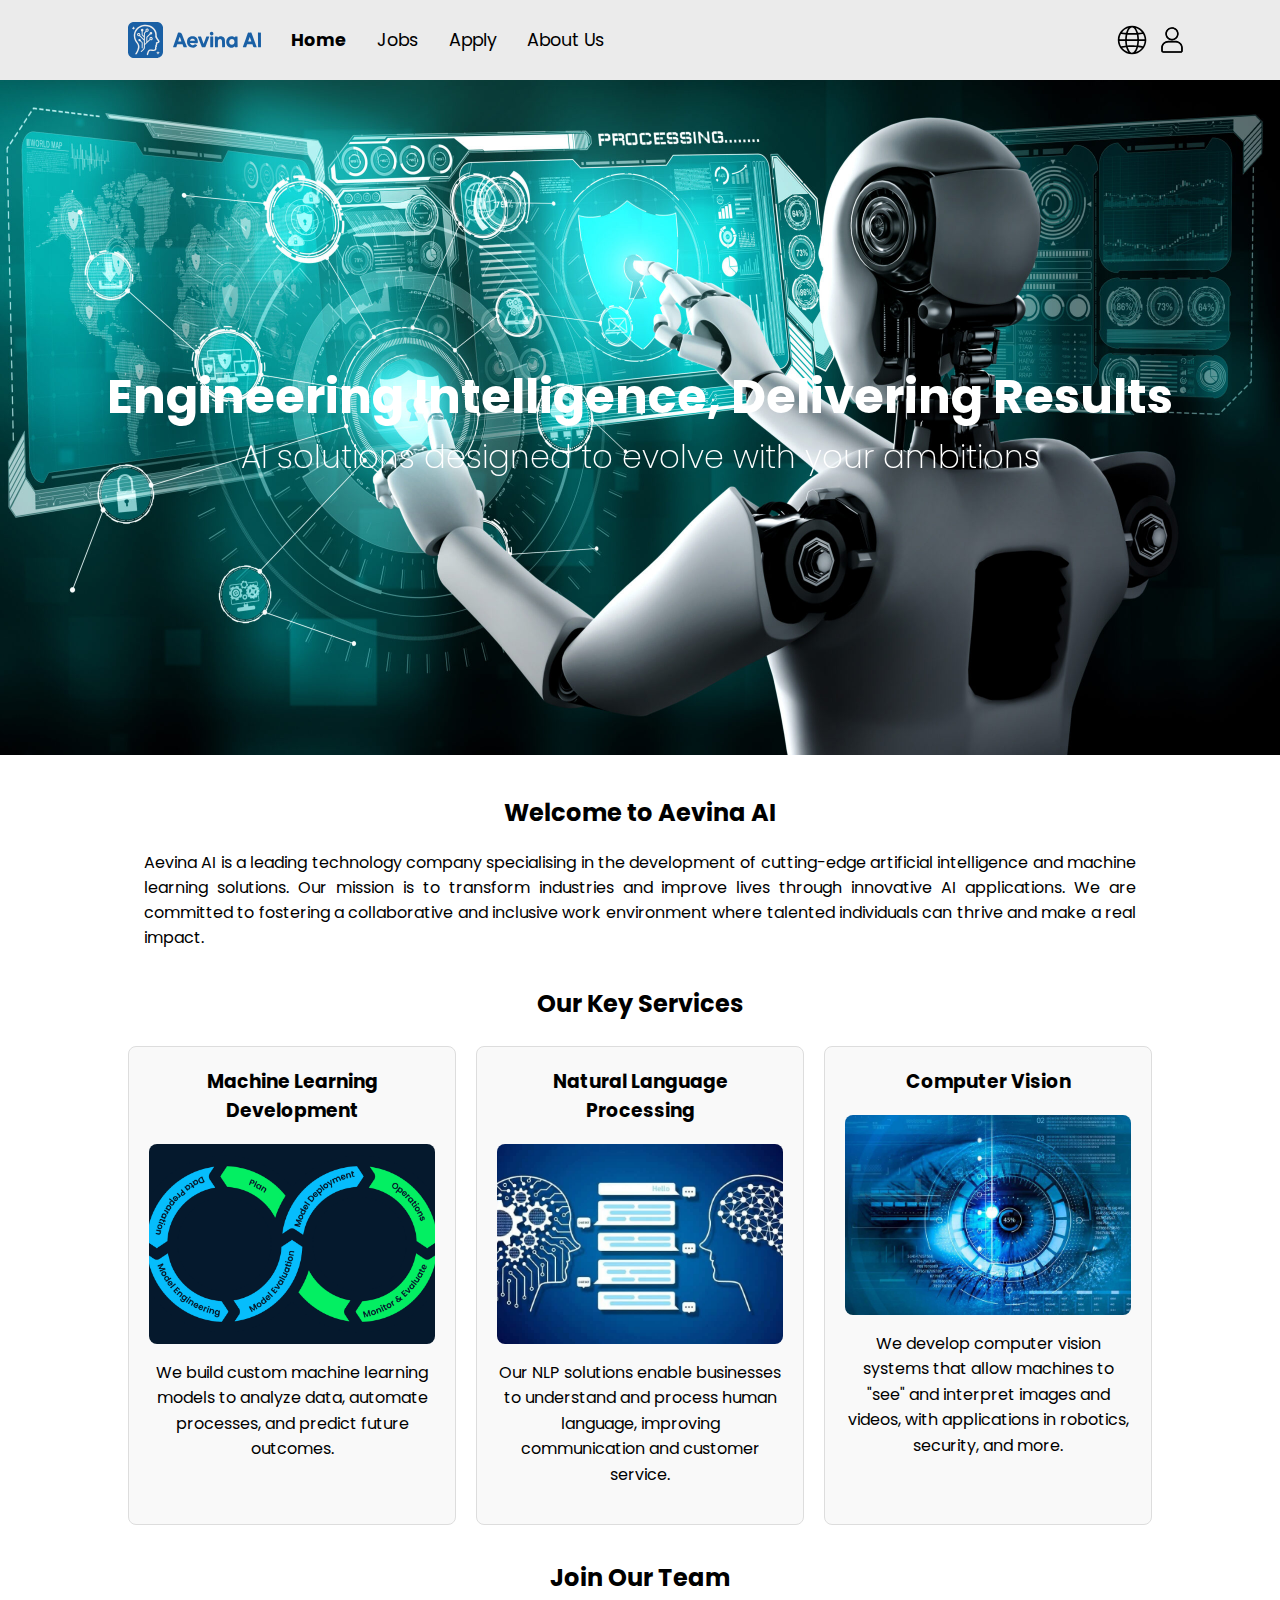
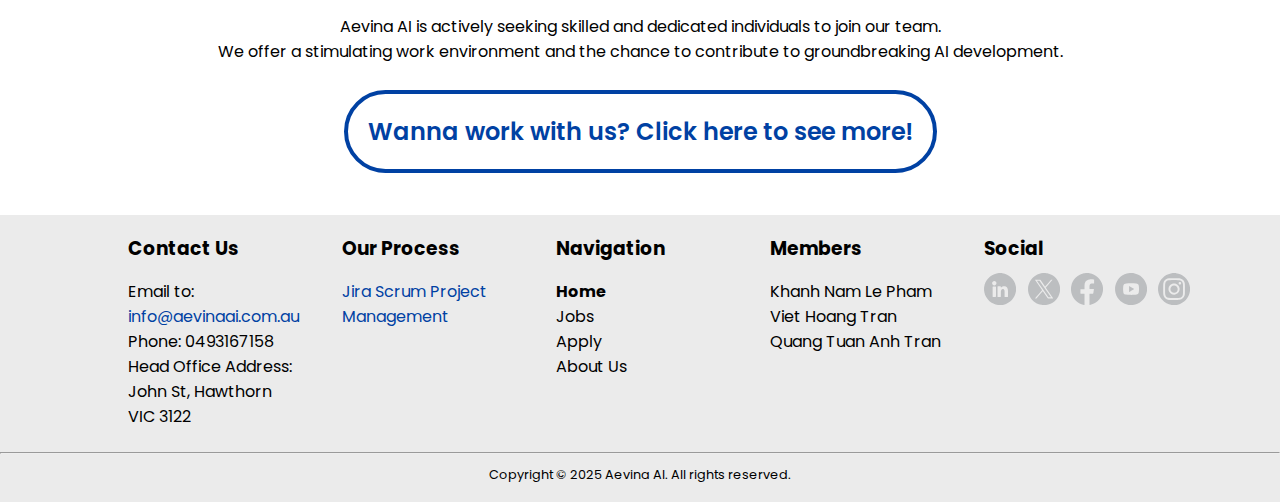
==== commit 4417f5b9: "header adjusted + logo added" ====
--- a/project1/index.html
+++ b/project1/index.html
@@ -14,23 +14,48 @@
 
   <header>
     <section class="left-nav">
-    <nav>
-      <a href="index.html"><img src="images/logo.png" href="index.html" alt="Aevina AI Logo" title="Aevina AI"
-          loading="lazy"></a>
-      <a href="index.html" id="selected" class="underline-hover">Home</a>
-      <a href="jobs.html" class="underline-hover">Jobs</a>
-      <a href="apply.html" class="underline-hover">Apply</a>
-      <a href="about.html" class="underline-hover">About Us</a>
-    </nav>
+      <nav>
+        <a href="index.html" class="not"><img src="images/logo.svg" href="index.html" alt="Aevina AI Logo" title="Aevina AI"
+            loading="lazy" id="logo" class="load"><img src="images/logo-text.svg" href="index.html" alt="Aevina AI Logo" title="Aevina AI"
+            loading="lazy" id="logo-text"></a>
+        <a href="index.html" id="selected" class="real-nav">Home</a>
+        <a href="jobs.html" class="real-nav">Jobs</a>
+        <a href="apply.html" class="real-nav">Apply</a>
+        <a href="about.html" class="real-nav">About Us</a>
+      </nav>
     </section>
+    <!--Reference Imagge URL: https://thefusioneer.com/blog/the-future-of-ai-5-ai-advancements-to-expect-in-the-next-10-years/-->
     <section class="right-nav">
-    <a href="index.html"><img src="images/logo.png" href="index.html" alt="Aevina AI Logo" title="Aevina AI"
-        loading="lazy"></a>
-    <a href="index.html" id="selected" class="underline-hover">Home</a>
-    <a href="jobs.html" class="underline-hover">Jobs</a>
-    <a href="apply.html" class="underline-hover">Apply</a>
-    <a href="about.html" class="underline-hover">About Us</a>
-    </section>  
+      <div class="language">
+        <details id="lang-dropdown">
+        <summary id="lang-icon-container">
+          <img src="images/language.svg" alt="Language" title="Language Icon (for visual only)" id="icon">
+        </summary>
+        <div id="lang-options">
+          <p>English</p>
+          <p>Vietnamese</p>
+          <p>Indian</p>
+        </div>
+      </details>
+      </div>
+      <div class="user">
+        <details id="user-dropdown">
+            <!-- summary and details suggested from GenAI -->
+            <summary id="user-icon-container">
+                <img src="images/user.svg" alt="Profile" title="Profile Icon (for visual only)" id="icon">
+            </summary>
+            <div id="user-info-dropdown">
+                <div id="user-avatar">
+                    <img src="images/Trollface.png">
+                </div>
+                <div id="user-details">
+                    <p id="user-name">Group07: 3AEVN</p>
+                    <p id="user-email">105736779@student.swin.edu.au</p>
+                </div>
+              </div>
+            </details>
+        </div>
+    </section>
   </header>
 
   <main>
@@ -38,11 +63,11 @@
       <!--Reference Imagge URL: https://thefusioneer.com/blog/the-future-of-ai-5-ai-advancements-to-expect-in-the-next-10-years/-->
       <img src="images/5-AI-Advancements-to-Expect-in-the-Next-10-Years-scaled.jpeg" alt="Homepage Image"
         id="homepage-image">
-        <section class="slogan-overlay">
-          <!-- elements below are assigned with effect classes -->
-          <h1 class="animation-slide slideInTop">Engineering Intelligence, Delivering Results</h1>
-          <p class="animation-slide slideInBottom">AI solutions designed to evolve with your ambitions</p>
-        </section>
+      <section class="slogan-overlay">
+        <!-- elements below are assigned with effect classes -->
+        <h1 class="animation-slide slideInTop">Engineering Intelligence, Delivering Results</h1>
+        <p class="animation-slide slideInBottom">AI solutions designed to evolve with your ambitions</p>
+      </section>
     </figure>
     <article class="welcome">
       <h2 class="animation-slide-inscroll slideInLeft">Welcome to Aevina AI</h2>
@@ -54,13 +79,13 @@
         collaborative and inclusive work environment where talented individuals can thrive and
         make a real impact.
       </p>
-    </article>  
+    </article>
 
     <article class="services-container">
       <h2 class="animation-slide-inscroll slideInRight">Our Key Services</h2>
       <article class="services animation-slide-inscroll slideInRight">
         <!--The texts below are generated by GenAI-->
-        <section class="animation-slide-inscroll spin">
+        <section>
           <h3>Machine Learning Development</h3>
           <!--Reference Imagge URL: https://www.linkedin.com/pulse/navigating-machine-learning-development-life-cycle-comprehensive-s-28kgc-->
           <img src="images/1707285097354.png" alt="Machine Learnring Development" class="serivces-images">
@@ -69,7 +94,7 @@
             and predict future outcomes.
           </p>
         </section>
-        <section class="animation-slide-inscroll spin">
+        <section>
           <h3>Natural Language Processing</h3>
           <!--Reference Imagge URL: https://www.linkedin.com/pulse/what-natural-language-processing-nlp-nishi-thakur-->
           <img src="images/1674819272389.jpg" alt="Natural Language Processing" class="serivces-images">
@@ -78,7 +103,7 @@
             improving communication and customer service.
           </p>
         </section>
-        <section class="animation-slide-inscroll spin">
+        <section>
           <h3>Computer Vision</h3>
           <!--Reference Imagge URL: https://www.rishabhsoft.com/blog/computer-vision-->
           <img src="images/Blog-Banner-Computer-Vision.jpg" alt="Computer Vision" class="serivces-images">
@@ -97,7 +122,8 @@
         a stimulating work environment and the chance to contribute to groundbreaking AI
         development.
       </p>
-      <a href="jobs.html" class="job-des-nav-button animation-slide btn-breathe">Wanna work with us? Click here to see more!</a>
+      <a href="jobs.html" class="job-des-nav-button animation-slide btn-breathe">Wanna work with us? Click here to see
+        more!</a>
       </article>
   </main>
 
@@ -106,7 +132,8 @@
       <section>
         <h3>Contact Us</h3>
         <ul>
-          <li>Email to: <a href="mailto:info@aevinaai.com.au" title="info@aevinaai.com.au" target="_blank" hreflang="en" id="link">info@aevinaai.com.au</a></li>
+          <li>Email to: <a href="mailto:info@aevinaai.com.au" title="info@aevinaai.com.au" target="_blank" hreflang="en"
+              id="link">info@aevinaai.com.au</a></li>
           <li>Phone: 0493167158</li>
           <li>Head Office Address: John St, Hawthorn VIC 3122</li>
         </ul>
@@ -114,9 +141,10 @@
       <section>
         <h3>Our Process</h3>
         <ul>
-        <li><a href="https://3aevn.atlassian.net/jira/software/projects/SCRUM/boards/1?sprintStarted=true"
-          title="Jira Scrum Project Managment" target="_blank" hreflang="en" id="link">Jira Scrum Project Management</a>
-        </li>
+          <li><a href="https://3aevn.atlassian.net/jira/software/projects/SCRUM/boards/1?sprintStarted=true"
+              title="Jira Scrum Project Managment" target="_blank" hreflang="en" id="link">Jira Scrum Project
+              Management</a>
+          </li>
         </ul>
       </section>
       <section>
--- a/project1/styles/styles.css
+++ b/project1/styles/styles.css
@@ -18,32 +18,85 @@
     overflow-x: hidden;
 }
 
-#ai {
-    width: 100%;
-    max-width: 600px;
-}
-
-
-.ai-container {
+aside {
+    float: right;
+    width: 20%;
+    border: 1px solid black;
+    font-size: 70%;
+}
+
+aside h2 {
+    text-align: center;
+}
+
+aside ol {
+    padding-left: 1rem;
+    /* override the default that list item padding always 40px and you can change it */
+    margin-left: 0;
+}
+
+aside li {
+    margin-left: 0;
+}
+
+.jobs-main {
+    width: 79%;
+    display: flex;
+    border: 1px solid black;
+    font-size: 70%;
+}
+
+.job-list {
+    width: 40%;
+    /*40% cua me no con 60 con lai*/
+    padding-left: 10px;
+    background: #f4f4f4;
+    gap: 1px;
+}
+
+.job-list h2 {
+    text-align: center;
+}
+
+.job-list a {
+    display: block;
+    padding: 10px;
+    margin: 5px 0;
     background: white;
+    text-decoration: none;
+    color: black;
+    border-radius: 5px;
+    border: 1px solid black;
+}
+
+.job-item {
+    display: block;
+    padding: 16px;
+    margin-bottom: 12px;
+    background-color: #fff;
+    border: 1px solid #060606;
+    border-radius: 8px;
+    color: #0d0b0b;
+    text-decoration: none;
+    transition: 0.2s;
+}
+
+.job-item:hover {
+    background-color: #181212;
+    box-shadow: 0 2px 6px rgba(0, 0, 0, 0.1);
+}
+
+.job-details {
+    width: 80%;
+    /*80% cua 60% con lai*/
     padding: 20px;
-    margin-bottom: 10px;
-    border-radius: 10px;
-    box-shadow: 2px 2px 10px rgba(0, 0, 0, 0.1);
-    cursor: pointer;
-    border: none;
-}
-
-.ai-container summary {
-    list-style: none;
-    display: flex;
-    flex-direction: column;
-    cursor: pointer;
-}
-
-.ai-container:hover {
-    box-shadow: 4px 4px 15px rgba(0, 0, 0, 0.2);
-    transition: box-shadow 0.3s ease;
+    background: white;
+    display: none;
+    margin-top: 30px;
+}
+
+.job-details:target {
+    display: block;
 }
 
 .apply-btn {
@@ -61,7 +114,7 @@
     background-color: #0041a3;
 }
 
-.ai-detail {
+.aids-detail {
     display: flex;
     flex-direction: column;
     border-radius: 10px;
@@ -71,12 +124,13 @@
     border: none;
 }
 
-.ai-description {
+.aids-description {
     border: 1px solid pink;
     border-radius: 3px;
     margin-top: 2px;
     box-shadow: 2px 2px 10px rgba(0, 0, 0, 0.1);
     margin-bottom: 2px;
+    background-color: #bac1d3;
 }
 
 .description-detail {
@@ -88,12 +142,13 @@
     font-size: 75%;
 }
 
-.ai-topic {
+.aids-topic {
     display: grid;
     grid-template-columns: 41% 41% 18%;
     gap: 1px;
     font-size: 68%;
     margin-top: 2px;
+    background-color: #bac1d3;
 }
 
 .responsibility {
@@ -103,6 +158,16 @@
     margin-bottom: 2px;
 }
 
+.responsibility-detail ul {
+    padding-left: 1rem;
+    margin-left: 0;
+}
+
+.responsibility-detail li {
+    margin-left: 0;
+}
+
+
 .skill {
     border: 2px solid pink;
     border-radius: 3px;
@@ -110,12 +175,31 @@
     margin-bottom: 2px;
 }
 
+.skill-detail ul {
+    padding-left: 1rem;
+    margin-left: 0;
+}
+
+.skill-detail ol {
+    padding-left: 1rem;
+    margin-left: 0;
+}
+
+.skill-detail li {
+    margin-left: 0;
+}
+
+/* Viet Hoang Tran editted 05-05-25*/
 .salary {
     border: 2px solid pink;
     border-radius: 3px;
     box-shadow: 2px 2px 10px rgba(0, 0, 0, 0.1);
     margin-bottom: 2px;
 }
+
+/*Viet Hoang Tran edited 03/04/25*/
+
+
 
 /* Khanh Nam Le Pham edited 03/04/25, 3:27PM */
 /* applied in the header */
@@ -124,7 +208,7 @@
     to make the navigation bar of webpage follow along as the user scroll*/
     position: sticky;
     top: 0;
-    z-index: 3;
+    z-index: 10;
     background-color: #ebebeb;
     width: 100vw;
     height: 5em;
@@ -133,12 +217,13 @@
     padding-left: 10%;
     padding-right: 10%;
     box-sizing: border-box;
-    overflow-x: hidden;
-}
+    overflow: hidden;
+}
+
 /* header navigation bar formatting  (applied all pages)*/
 header nav {
     display: flex;
-    justify-content: space-between;
+    justify-content: flex-start;
     align-items: center;
     align-content: flex-start;
     /* align items along the main axis of the container. */
@@ -146,48 +231,242 @@
     height: 100%;
     padding-bottom: 0;
 }
+
 /* header navigation elements formatting (applied all pages) */
 header nav a {
+    font-size: 1.1em;
+    display: flex;
+    justify-content: center;
+    position: relative;
     text-decoration: none;
     height: 5em;
     display: flex;
     align-items: center;
     color: black;
-    margin-right: 20px;
-}
-
+    padding-right: 30px;
+}
+header nav a:not(.not)::before {
+    content: "";
+    position: absolute;
+    width: 100%;
+    height: 0;
+    bottom: 0;
+    background-color: #c4c5c7;
+    z-index: -1;
+}
+header nav a:hover::before {
+    height: 100%;
+    transition: height 0.5s ease;
+}
+
+header nav a:not(.not)::after {
+    content: "";
+    position: absolute;
+    width: 100%;
+    height: 0;
+    bottom: 3px;
+    background-color: black;
+}
+
+header nav a:hover::after {
+    height: 4px;
+    transition: height 0.3s ease;
+}
 /* give little spacing from the logo to the first nav element */
-header nav a img {
-    margin-right: 20px;
-}
+
 /* the selected page is formatted in bold text */
 header nav a#selected {
     font-weight: bold;
 }
+#logo {
+    background-color: transparent !important;
+    width: 100%;
+    height: 40%;
+}
+#logo-text {
+    padding-top: 3px;
+    width: 100%;
+    height: 100%;
+    padding-left: 10px;
+}
 /* right nav box formatting  */
 .right-nav {
     height: 5em;
     display: flex;
     flex-direction: row;
-    justify-content: space-around;
+    justify-content: flex-end;
     align-items: center;
     align-content: center;
 }
+
 /* right nav elements formatting */
-.right-nav a {
+.language, .user {
     text-decoration: none;
     height: 5em;
     display: flex;
     align-items: center;
-    margin-left: 20px;
+    position: relative;
+}
+#icon {
+    display: flex;
+    align-items: center;
+    align-content: flex-end;
+    width: 32px;
+    height: 32px;
+    padding: 4px;
+}
+
+#icon:hover {
+    background-color: #c4c5c7 ;
+    border-radius: 50%;
+    transform: translateY(-5px);
+    transition: background-color 0.3s ease, transform 0.3s ease;
+}
+/* GenAI */
+.user {
+    position: fixed;
+}
+/* Hide the default arrow for <summary> */
+summary::marker {
+    content: "";
+}
+#user-dropdown {
+    position: absolute;
+}
+/* Style the dropdown content */
+#user-info-dropdown {
+    position: absolute;
+    top: 2.5em;
+    right: 10%;
+    z-index: 10;
+    background-color: #f9f9f9;
+    border: 1px solid #ccc;
+    border-radius: 5px;
+    box-shadow: 1px 1px 1px 1px rgba(0, 0, 0, 0.1);
+    width: 240px;
+    height: 60px;
+    padding: 20px;
+    text-align: left;
+    display: flex;
+    align-items: center;
+    justify-content: space-between;
+    /* Animation Styles (GenAI) */
+    opacity: 0;           /* Initially hidden */
+    transform: translateY(-30px); /* Start slightly above its final position */
+    visibility: hidden;  /* Also hide it (important for some browsers) */
+    transition: opacity 0.2s ease, transform 0.2s ease, visibility 0s 0.2s; /* Smooth transition */
+}
+
+/* Show the dropdown when the <details> element is open */
+#user-dropdown[open] #user-info-dropdown {
+    opacity: 1;           /* Fully visible */
+    transform: translateY(0);   /* Move to its final position */
+    visibility: visible;  /* Make it visible */
+    transition-delay: 0s;  /* Reset transition delay */
+}
+
+#user-avatar {
+    width: 30%;
+}
+#user-avatar img {
+    width: 100%;
+    height: 100%;
+}
+
+#user-details {
+    width: 60%;
+    height: auto;
+}
+
+#user-details p {
+    margin: 0;
+}
+
+#user-name {
+    font-weight: bold;
+}
+
+#user-email {
+    font-size: 0.6em;
+    color: #777;
+}
+.language {
+    position: fixed;
+    padding-right: 40px;
+}
+#lang-dropdown {
+    position: absolute; 
+}
+#lang-options {
+    position: absolute;
+    top: 2.5em;
+    right: 10%;
+    z-index: 10;
+    background-color: #f9f9f9;
+    border: 1px solid #ccc;
+    border-radius: 5px;
+    box-shadow: 1px 1px 1px 1px rgba(0, 0, 0, 0.1);
+    width: auto;
+    text-align: left;
+    display: flex;
+    flex-direction: column;
+    align-items: flex-start;
+    justify-content: flex-start;
+    overflow: hidden;
+    box-sizing: border-box;
+    /* Animation Styles (GenAI) */
+    opacity: 0;           /* Initially hidden */
+    transform: translateY(-10px); /* Start slightly above its final position */
+    visibility: hidden;  /* Also hide it (important for some browsers) */
+    transition: opacity 0.2s ease, transform 0.2s ease, visibility 0s 0.2s; /* Smooth transition */
+}
+/* GenAI */
+#lang-dropdown[open] #lang-options {
+    opacity: 1;           /* Fully visible */
+    transform: translateY(0);   /* Move to its final position */
+    visibility: visible;  /* Make it visible */
+    transition-delay: 0s;  /* Reset transition delay */
+}
+#lang-options p {
+    position: relative;
+    width: 100%;
+    padding: 10px;
+    font-size: 0.8rem;
+    cursor: pointer; 
+    margin: 0;
+}
+/* #lang-options p:hover {
+    overflow: hidden;
+    box-sizing: border-box;
+    background-color: #c4c5c7;
+    transition: background-color 0.3s ease;
+} */
+
+/* reference video: https://www.youtube.com/watch?v=6-cNMfeEo9I */
+#lang-options p::before {
+    z-index: -1;
+    position: absolute;
+    content: "";
+    left: 0;
+    top: 0;
+    width: 0;
+    height: 100%;
+    background-color: #c4c5c7;
+
 }
 /* hover effect (jumps up and scales larger) when hovering through the nav elements */
 
+#lang-options p:hover::before {
+    width: 100%;
+    transition: width 0.5s ease;
+}
 /* ensures no padding or margin of the background image */
 figure {
     padding: 0;
     margin: 0;
 }
+
+
 /* this style markup makes the bg image stick to the top of the page and doesn't move as we scroll down */
 #homepage-image-container {
     overflow: hidden;
@@ -199,6 +478,7 @@
     box-sizing: border-box;
 
 }
+
 /* Overlaying text styling from GenAI */
 .slogan-overlay {
     position: absolute;
@@ -215,12 +495,14 @@
     box-sizing: border-box;
     pointer-events: none;
 }
+
 /* overlaying heading styling */
 .slogan-overlay h1 {
     color: white;
     font-size: 3em;
     margin-bottom: 0;
 }
+
 /* overlaying text styling */
 .slogan-overlay p {
     margin-top: 0;
@@ -228,12 +510,15 @@
     font-size: 2em;
     font-weight: 250;
 }
+
 /* change the width of the bg image equal to the viewport's width */
 #homepage-image {
     width: 100vw;
     height: 75vh;
-    object-fit: cover;  /* Ensure image fills container (from GenAI) */
-}
+    object-fit: cover;
+    /* Ensure image fills container (from GenAI) */
+}
+
 /* Welcome to Aevina AI content styling */
 .welcome {
     position: relative;
@@ -244,6 +529,7 @@
     margin-top: 75vh;
     /* margin-top is to leave a space to see the bg image otherwise the content will cover up the whole image */
 }
+
 /* change the alignment of the welcome text to justify and add some side margins */
 .welcome p {
     text-align: justify;
@@ -260,11 +546,13 @@
     background-color: white;
     width: 100%;
 }
+
 /* reduce the space between h2 and the image inside each box */
 .services-container h2 {
     margin-bottom: 0;
     margin-top: 0;
 }
+
 /* divide the boxes */
 .services {
     display: grid;
@@ -281,6 +569,7 @@
     padding-bottom: 35px;
     /* Add padding on top and from the bottom of the grid */
 }
+
 /* inside boxes' contents styling */
 .services section {
     background-color: #f9f9f9;
@@ -308,18 +597,20 @@
 
 /* Optional: Add hover effect */
 .services section:hover {
+    transform: translateY(-5px);
     box-shadow: 0 4px 8px rgba(0, 0, 0, 0.1);
     transition: box-shadow 0.3s ease;
+    transition: transform 0.3s ease;
     /* smooth out the effect */
 }
+
 /* End of GenAI assistance */
 
-.service .services_images {
-    width: 200px;
-    height: 150px;
+.services section img {
+    width: 100%;
+    height: 200px;
     object-fit: cover;
-    /* Crop and scale to fill (from GenAI) */
-    border-radius: 10px;
+    border-radius: 8px;
 }
 /* Join Our Team section's content styling */
 .hiring {
@@ -330,15 +621,21 @@
     background-color: white;
     padding-bottom: 25px;
 }
+
 /* eliminate unwanted space auto-generated by the headings */
 .hiring h2 {
     margin-top: 0;
-}
+    animation-range: entry 10% cover 40% !important;
+}
+
 /* create side margins to maintain the layout consistency */
 .hiring p {
     margin-left: 10%;
     margin-right: 10%;
-}
+    animation-range: entry 10% cover 30% !important;
+}
+
+
 /* job-seek button styling */
 .job-des-nav-button {
     font-weight: 600;
@@ -355,8 +652,10 @@
     margin-left: 10%;
     margin-right: 10%;
     /* GenAI */
-    position: relative; /* Required for pseudo-element positioning */
-    overflow: hidden; /* Keeps pseudo-element contained */
+    position: relative;
+    /* Required for pseudo-element positioning */
+    overflow: hidden;
+    /* Keeps pseudo-element contained */
     transition: background-color 0.3s ease-out, color 0.3s ease-out;
 }
 
@@ -364,55 +663,66 @@
     background-color: #0041a3;
     color: white;
 }
+
 /* footer styling */
 footer {
-    margin-top: 0;
-    position: fixed;
+    position: relative;
     bottom: 0;
     z-index: 3;
     background-color: #ebebeb;
     width: 100%;
-    box-sizing: border-box; /* Critical to prevent overflow (GenAI)*/
+    box-sizing: border-box;
+    /* Critical to prevent overflow (GenAI)*/
     margin-bottom: 0;
 }
+
 /* spread the sections of the footer evenly out horizontally */
 footer article:first-child {
     display: flex;
     flex-direction: row;
-    justify-content: space-evenly;
     flex-wrap: wrap;
     align-content: flex-start;
     margin-left: 10%;
     margin-right: 5%;
-}
+    box-sizing: border-box;
+    overflow-x: hidden;
+    animation-range: entry 0% cover 50% !important;
+}
+
 /* ensures each section takes up 16% of the viewport's width */
 footer article:first-child section {
     width: 16%;
     padding-right: 2.5rem;
 }
+
 /* change the colour of any link into blue */
 footer #link {
     color: #0041a3;
 }
+
 /* change the font weight of the selected page into bold */
 footer #selected {
     font-weight: bold;
 }
+
 /* eliminate the dots and auto-generated padding of the ul list */
 footer ul {
     list-style: none;
     padding: 0;
 }
+
 /* create a little space between the heading and the content underneath each */
 footer h3 {
     margin-bottom: 0.5em;
 }
+
 /* get rid of the underlining effect of the nav elements as well as the default blue colour */
 footer a {
     text-decoration: none;
     color: black;
     transition: color 0.3s ease;
 }
+
 /* nav elements hover effect */
 footer article section ul li a:hover {
     display: flex;
@@ -420,18 +730,21 @@
     transform: translateY(-2.5px) !important;
     transition: transform 0.2s ease;
 }
+
 /* horizontal rule and copyright statement alignment */
-footer article:nth-child(2){
+footer article:nth-child(2) {
     text-align: center;
     width: 100%;
     font-size: 0.8rem;
     padding-bottom: 5px;
 }
+
 /* define the size of the social symbols */
 footer article section div img {
     width: 32px;
     height: 32px;
 }
+
 /* put them into flexboxes */
 .social-icons-container {
     display: flex;
@@ -439,230 +752,290 @@
     justify-content: space-between;
     gap: 12px;
     margin-top: 10px;
-  }
-  /* mutually overlap the grey icons vs the coloured icons to create the colour changing effect  */
-  .social-icon img {
+}
+
+/* mutually overlap the grey icons vs the coloured icons to create the colour changing effect  */
+.social-icon img {
     position: absolute;
     transition: all 0.3s ease;
-  }
-  /* grey icon is visible by default */
-  .icon-default {
+}
+
+/* grey icon is visible by default */
+.icon-default {
     opacity: 1;
-  }
-  
-  /* coloured icon is not visible by default */
-  .icon-hover {
+}
+
+/* coloured icon is not visible by default */
+.icon-hover {
     opacity: 0;
-  }
-  
-  /* change to the opposite */
-  .social-icon:hover .icon-default {
+}
+
+/* change to the opposite */
+.social-icon:hover .icon-default {
     opacity: 0;
-  }
-  
-  .social-icon:hover .icon-hover {
+}
+
+.social-icon:hover .icon-hover {
     opacity: 1;
-  }
-  /* add in some hove effects (grows and jumps) */
-  .social-icon:hover img {
+}
+
+/* add in some hove effects (grows and jumps) */
+.social-icon:hover img {
     /* Scale effect is from GenAI */
     transform: scale(1.1);
     transition: transform 0.3s ease;
     transform: translateY(-5px);
-  }
-
-  /* defining animation keyframes down below (from: https://www.youtube.com/watch?v=SgmNxE9lWcY) */
-  /* content slide gradually slide in from top */
-  @keyframes slideInTop {
+}
+
+/* defining animation keyframes down below (from: https://www.youtube.com/watch?v=SgmNxE9lWcY) */
+/* content slide gradually slide in from top */
+@keyframes slideInTop {
     0% {
         opacity: 0;
         transform: translateY(-300px);
     }
+
     100% {
         opacity: 1 !important;
         transform: translateY(0);
     }
-  }
+}
+
 /* content gradually slide in from bottom */
-  @keyframes slideInBottom {
+@keyframes slideInBottom {
     0% {
         opacity: 0;
         transform: translateY(300px);
     }
+
     100% {
         opacity: 1;
         transform: translateY(0);
     }
-  }
-  /* content gradually slide in from left */
-  @keyframes slideInLeft {
-    0% { 
+}
+
+/* content gradually slide in from left */
+@keyframes slideInLeft {
+    0% {
         opacity: 0;
         transform: translateX(-100vw);
-      }
-      100% {
+    }
+
+    100% {
         opacity: 1;
         transform: translateX(0);
-      }
-    }
-    /* content gradually slide in from right */
-  @keyframes slideInRight {
+    }
+}
+
+/* content gradually slide in from right */
+@keyframes slideInRight {
     0% {
         opacity: 0;
         transform: translateX(100vw);
     }
+
     100% {
         opacity: 1;
         transform: translateX(0);
     }
-  }
-  /* footer nav elements content slightly slide down as appears */
-  @keyframes footerSlide {
+}
+
+/* footer nav elements content slightly slide down as appears */
+@keyframes footerSlide {
     0% {
         opacity: 0;
-        transform: translateY(-50px);
-    }
+        transform: translateY(-20px);
+    }
+
     100% {
         opacity: 1;
         transform: translateY(0);
     }
-  }
-  /* breathing effect of the job-description link button */
-  @keyframes btn-breathe {
-    0% {
-
-    }
+}
+
+/* breathing effect of the job-description link button */
+@keyframes btn-breathe {
+    0% {}
+
     50% {
         transform: scale(1.2);
     }
+
     100% {
         transform: scale(1);
     }
-  }
+}
+
 /* spin effect on the y axis */
-  @keyframes spin {
+@keyframes spin {
     0% {
         opacity: 0;
         transform: rotateY(360deg);
     }
+
     100% {
         opacity: 1;
     }
-  }
+}
+
 /* slide in from bottom with scaling to create the effect of sliding from a center point */
-  @keyframes slideInBottomScale {
+@keyframes slideInBottomScale {
     0% {
         opacity: 0;
         transform: scale(0.1) translateY(300px);
     }
+
     100% {
         opacity: 1;
         transform: scale(1) translateY(0);
     }
-  }
-  /* definition of a set of animations that creates the constant breathing effect */
-  .btn-breathe {
+}
+@keyframes load {
+    0% {
+        transform: rotateX(0) rotateY(0) rotateZ(0);
+    }
+    33% {
+        transform: rotateX(180deg) rotateY(0) rotateZ(0);
+
+    }
+    67% {
+        transform: rotateX(180deg) rotateY(180deg) rotateZ(0);
+    }
+    100% {
+        transform: rotateX(180deg) rotateY(180deg) rotateZ(180deg);
+    }
+}
+/* definition of a set of animations that creates the constant breathing effect */
+.btn-breathe {
     animation-name: btn-breathe;
     animation-iteration-count: infinite !important;
-    animation-fill-mode: alternate !important;
     animation-duration: 3s !important;
-  }
-  /* definition of a set of animations that creates the smoothness for the slide-in effect */
-  .animation-slide {
+}
+
+/* definition of a set of animations that creates the smoothness for the slide-in effect */
+.animation-slide {
     animation-duration: 2s;
     animation-timing-function: ease;
     animation-iteration-count: 1;
     animation-fill-mode: forwards;
     animation-iteration-count: 1;
-  }
-  /* definition of a set of animations that allows contents to slide-in as we scroll through it */
-  .animation-slide-inscroll {
+}
+
+/* definition of a set of animations that allows contents to slide-in as we scroll through it */
+.animation-slide-inscroll {
     animation-direction: normal;
     animation-timing-function: ease;
-    animation-range: entry 0% cover 50%;
+    animation-range: entry 0% cover 60%;
     animation-timeline: view();
     animation-fill-mode: forwards;
     animation-iteration-count: 1;
-  }
-  /* definition of a set of animmations allows footer's content to slightly slide down as we scroll down  */
-  .footer-slide-inscroll {
+}
+
+/* definition of a set of animmations allows footer's content to slightly slide down as we scroll down  */
+.footer-slide-inscroll {
     animation-timing-function: ease;
     animation-range: entry 5% cover 50%;
     animation-timeline: view();
-  }
-  /* slide from left class of animation for usability html */
-  .slideInLeft {
+}
+
+/* slide from left class of animation for usability html */
+.slideInLeft {
     animation-name: slideInLeft;
-  }
-  /* slide from right" class of animation for usability in html */
-  .slideInRight {
+}
+
+/* slide from right" class of animation for usability in html */
+.slideInRight {
     animation-name: slideInRight;
-  }
-  /* slide from top class of animation for usability in html */
-  .slideInTop {
+}
+
+/* slide from top class of animation for usability in html */
+.slideInTop {
     animation-name: slideInTop;
-  }
+}
+
 /* slide from top class of animation for usability in html */
-  .slideInBottom {
+.slideInBottom {
     animation-name: slideInBottom;
-  }
-  .slideInBottomScale {
+}
+
+.slideInBottomScale {
     animation-name: slideInBottomScale;
-  }
-  .spin {
+}
+
+.spin {
     animation-name: spin;
-  }
-  .scale {
+}
+
+.scale {
     animation-name: scale;
-  }
-  /* footer content slide effect */
-  .footerSlide {
+}
+
+/* footer content slide effect */
+.footerSlide {
     animation-name: footerSlide;
-  }
-  /* different delay effect times */
-  .delay-0dot5s {
+}
+.load {
+    animation-name: load;
+    animation-duration: 3s;
+    animation-timing-function: ease-in-out;
+    animation-iteration-count: infinite;
+
+}
+/* different delay effect times */
+.delay-0dot5s {
     animation-delay: 0.5s;
-  }
-  
-  .delay-1s {
+}
+
+.delay-1s {
     animation-delay: 1s;
-  }
-  .delay-1dot5s {
+}
+
+.delay-1dot5s {
     animation-delay: 1.5s;
-  }
-  .delay-2s {
+}
+
+.delay-2s {
     animation-delay: 2s;
-  }
-  /* GenAI: code suggestions to make the underline effect that runs from one end to another */
-  .underline-hover {
+}
+
+/* GenAI: code suggestions to make the underline effect that runs from one end to another */
+.underline-hover {
     display: flex;
     position: relative;
     text-decoration: none;
     align-items: center;
     align-content: center;
-  }
-  /* GenAI */
-  .underline-hover::after {
+}
+
+/* GenAI */
+.underline-hover::after {
     z-index: 4;
-    content: ''; /* Ensure it has content */
-    position: absolute; /* Position it relative to the parent */
-    bottom: 35%; /* Move it down by 1 line (adjust the value as needed) */
-    left: 0; /* Center it horizontally */
-    width: 100%; /* Width of the pseudo-element (adjust as needed) */
-    height: 2px; /* Height of the pseudo-element */
-    background-color: black; /* Color of the pseudo-element */
+    content: '';
+    /* Ensure it has content */
+    position: absolute;
+    /* Position it relative to the parent */
+    bottom: 35%;
+    /* Move it down by 1 line (adjust the value as needed) */
+    left: 0;
+    /* Center it horizontally */
+    width: 100%;
+    /* Width of the pseudo-element (adjust as needed) */
+    height: 2px;
+    /* Height of the pseudo-element */
+    background-color: black;
+    /* Color of the pseudo-element */
     transform: scaleX(0);
     transform-origin: left;
-  }
-  .underline-hover:hover{
+}
+
+.underline-hover:hover {
     transform: translateY(-5px);
     transition: transform 0.2s ease;
-  }
-  .underline-hover:hover::after {
+}
+
+.underline-hover:hover::after {
     transform: scaleX(1);
     transition: transform 0.2s ease;
-  }
-  /* defining animation keyframes ends */
-
-  
-  +}
+
+/* defining animation keyframes ends */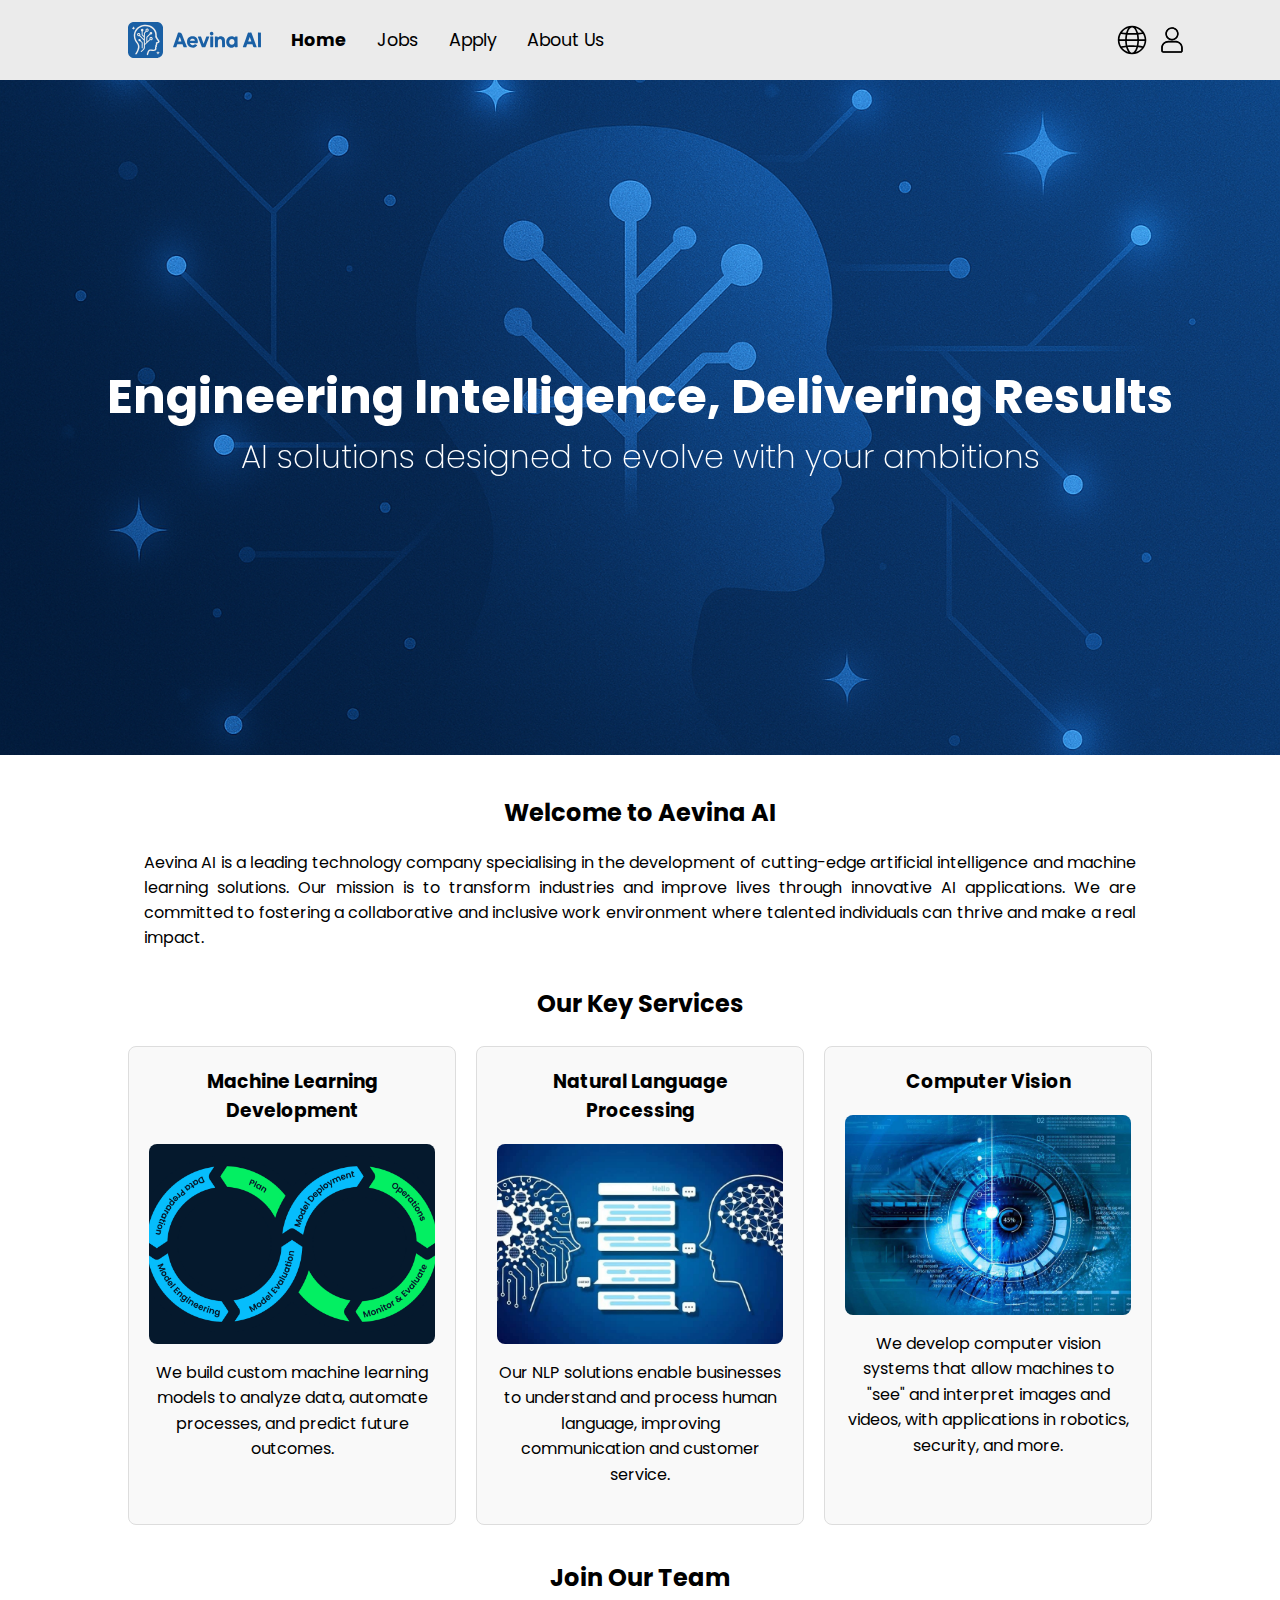
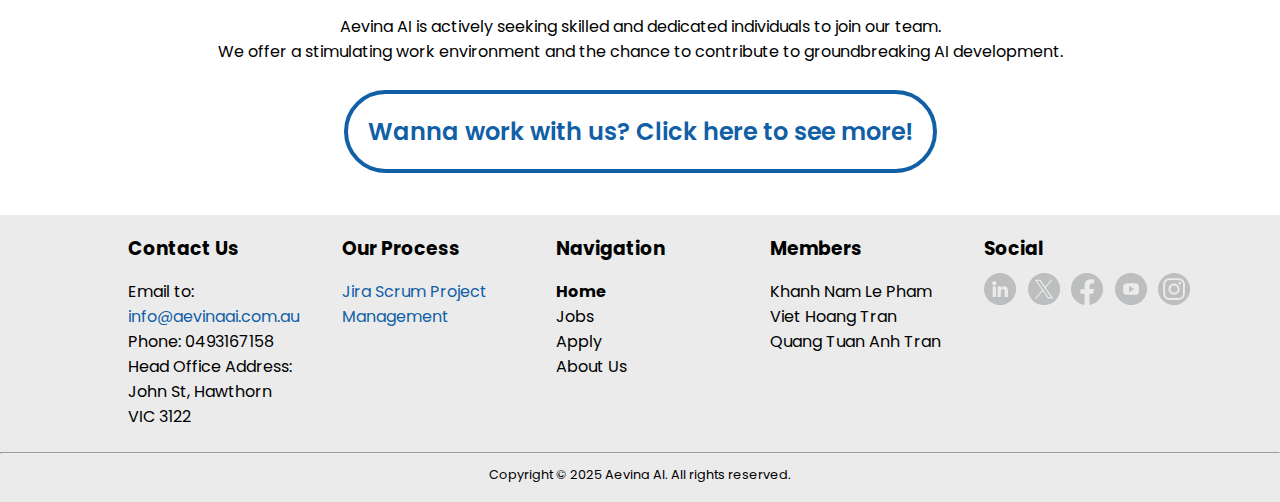
==== commit e99d3a46: "css edited for style synchronising between pages" ====
--- a/project1/index.html
+++ b/project1/index.html
@@ -3,7 +3,7 @@
 
 <head>
   <meta charset="UTF-8">
-  <meta name="keywords" content="AI, IT, IT Company, Computer, Aevina, Aritificial Intelligence, Official, Homepage">
+  <meta name="keywords" content="AI, IT, IT Company, Computer, Aevina, Artificial Intelligence, Official, Homepage">
   <meta name="viewport" content="width=device-width, initial-scale=1.0">
   <meta name="description" content="Aevina's Official Website Homepage">
   <link rel="stylesheet" href="styles/styles.css">
@@ -12,124 +12,120 @@
 
 <body>
 
-  <header>
+  <header role="banner">
     <section class="left-nav">
-      <nav>
-        <a href="index.html" class="not"><img src="images/logo.svg" href="index.html" alt="Aevina AI Logo" title="Aevina AI"
-            loading="lazy" id="logo" class="load"><img src="images/logo-text.svg" href="index.html" alt="Aevina AI Logo" title="Aevina AI"
-            loading="lazy" id="logo-text"></a>
-        <a href="index.html" id="selected" class="real-nav">Home</a>
-        <a href="jobs.html" class="real-nav">Jobs</a>
-        <a href="apply.html" class="real-nav">Apply</a>
-        <a href="about.html" class="real-nav">About Us</a>
+      <nav aria-label="Main navigation">
+        <!-- Logo with alt and title attributes -->
+        <a href="index.html" class="not" aria-label="Aevina Homepage">
+          <img src="images/logo.svg" alt="Aevina AI Logo" title="Aevina AI" loading="lazy" id="logo" class="load">
+          <img src="images/logo-text.svg" alt="Aevina AI Text Logo" title="Aevina AI" loading="lazy" id="logo-text">
+        </a>
+        <!-- Navigation links -->
+        <a href="index.html" id="selected" aria-current="page">Home</a>
+        <a href="jobs.html">Jobs</a>
+        <a href="apply.html">Apply</a>
+        <a href="about.html">About Us</a>
       </nav>
     </section>
-    <!--Reference Imagge URL: https://thefusioneer.com/blog/the-future-of-ai-5-ai-advancements-to-expect-in-the-next-10-years/-->
+    <!--Reference Image URL: https://thefusioneer.com/blog/the-future-of-ai-5-ai-advancements-to-expect-in-the-next-10-years/-->
     <section class="right-nav">
       <div class="language">
         <details id="lang-dropdown">
-        <summary id="lang-icon-container">
-          <img src="images/language.svg" alt="Language" title="Language Icon (for visual only)" id="icon">
-        </summary>
-        <div id="lang-options">
-          <p>English</p>
-          <p>Vietnamese</p>
-          <p>Indian</p>
-        </div>
-      </details>
+          <summary id="lang-icon-container" aria-label="Language options">
+            <img src="images/language.svg" alt="Language" title="Language Icon (for visual only)" id="icon">
+          </summary>
+          <div id="lang-options" role="list" aria-label="Language selection">
+            <p role="listitem">English</p>
+            <p role="listitem">Vietnamese</p>
+            <p role="listitem">Indian</p>
+          </div>
+        </details>
       </div>
       <div class="user">
         <details id="user-dropdown">
-            <!-- summary and details suggested from GenAI -->
-            <summary id="user-icon-container">
-                <img src="images/user.svg" alt="Profile" title="Profile Icon (for visual only)" id="icon">
-            </summary>
-            <div id="user-info-dropdown">
-                <div id="user-avatar">
-                    <img src="images/Trollface.png">
-                </div>
-                <div id="user-details">
-                    <p id="user-name">Group07: 3AEVN</p>
-                    <p id="user-email">105736779@student.swin.edu.au</p>
-                </div>
-              </div>
-            </details>
-        </div>
+          <!-- summary and details suggested from GenAI -->
+          <summary id="user-icon-container" aria-label="User account options">
+            <img src="images/user.svg" alt="Profile" title="Profile Icon (for visual only)" id="icon">
+          </summary>
+          <div id="user-info-dropdown" role="region" aria-label="User details">
+            <div id="user-avatar">
+              <img src="images/Trollface.png" alt="User avatar">
+            </div>
+            <div id="user-details">
+              <p id="user-name">Group07: 3AEVN</p>
+              <p id="user-email">105736779@student.swin.edu.au</p>
+            </div>
+          </div>
+        </details>
+      </div>
     </section>
   </header>
 
   <main>
     <figure id="homepage-image-container">
-      <!--Reference Imagge URL: https://thefusioneer.com/blog/the-future-of-ai-5-ai-advancements-to-expect-in-the-next-10-years/-->
-      <img src="images/5-AI-Advancements-to-Expect-in-the-Next-10-Years-scaled.jpeg" alt="Homepage Image"
+      <!-- image generated from chatgpt -->
+      <img src="images/ChatGPT Image Apr 6, 2025, 11_33_40 PM.png" alt="Homepage Image"
         id="homepage-image">
       <section class="slogan-overlay">
-        <!-- elements below are assigned with effect classes -->
         <h1 class="animation-slide slideInTop">Engineering Intelligence, Delivering Results</h1>
         <p class="animation-slide slideInBottom">AI solutions designed to evolve with your ambitions</p>
       </section>
     </figure>
+
     <article class="welcome">
       <h2 class="animation-slide-inscroll slideInLeft">Welcome to Aevina AI</h2>
       <p class="animation-slide-inscroll slideInLeft">
-        <!--The block of text below is generated by GenAI-->
-        Aevina AI is a leading technology company specialising in the development of cutting-edge
-        artificial intelligence and machine learning solutions. Our mission is to transform industries
-        and improve lives through innovative AI applications. We are committed to fostering a
-        collaborative and inclusive work environment where talented individuals can thrive and
-        make a real impact.
+        Aevina AI is a leading technology company specialising in the development of cutting-edge artificial
+        intelligence and machine learning solutions. Our mission is to transform industries and improve lives through
+        innovative AI applications. We are committed to fostering a collaborative and inclusive work environment where
+        talented individuals can thrive and make a real impact.
       </p>
     </article>
 
     <article class="services-container">
       <h2 class="animation-slide-inscroll slideInRight">Our Key Services</h2>
       <article class="services animation-slide-inscroll slideInRight">
-        <!--The texts below are generated by GenAI-->
         <section>
           <h3>Machine Learning Development</h3>
-          <!--Reference Imagge URL: https://www.linkedin.com/pulse/navigating-machine-learning-development-life-cycle-comprehensive-s-28kgc-->
-          <img src="images/1707285097354.png" alt="Machine Learnring Development" class="serivces-images">
+          <img src="images/1707285097354.png" alt="Machine Learning Development" class="services-images">
           <p>
-            We build custom machine learning models to analyze data, automate processes,
-            and predict future outcomes.
+            We build custom machine learning models to analyze data, automate processes, and predict future outcomes.
           </p>
         </section>
         <section>
           <h3>Natural Language Processing</h3>
-          <!--Reference Imagge URL: https://www.linkedin.com/pulse/what-natural-language-processing-nlp-nishi-thakur-->
-          <img src="images/1674819272389.jpg" alt="Natural Language Processing" class="serivces-images">
+          <img src="images/1674819272389.jpg" alt="Natural Language Processing" class="services-images">
           <p>
-            Our NLP solutions enable businesses to understand and process human language,
-            improving communication and customer service.
+            Our NLP solutions enable businesses to understand and process human language, improving communication and
+            customer service.
           </p>
         </section>
         <section>
           <h3>Computer Vision</h3>
-          <!--Reference Imagge URL: https://www.rishabhsoft.com/blog/computer-vision-->
-          <img src="images/Blog-Banner-Computer-Vision.jpg" alt="Computer Vision" class="serivces-images">
+          <img src="images/Blog-Banner-Computer-Vision.jpg" alt="Computer Vision" class="services-images">
           <p>
-            We develop computer vision systems that allow machines to "see" and interpret
-            images and videos, with applications in robotics, security, and more.
+            We develop computer vision systems that allow machines to "see" and interpret images and videos, with
+            applications in robotics, security, and more.
           </p>
         </section>
       </article>
     </article>
-    <section class="hiring ">
+
+    <section class="hiring">
       <h2 class="animation-slide-inscroll slideInBottomScale">Join Our Team</h2>
       <p class="animation-slide-inscroll slideInBottomScale">
-        <!--The block of text below is generated by GenAI-->
-        Aevina AI is actively seeking skilled and dedicated individuals to join our team. <br>We offer
-        a stimulating work environment and the chance to contribute to groundbreaking AI
-        development.
+        Aevina AI is actively seeking skilled and dedicated individuals to join our team. <br>We offer a stimulating
+        work environment and the chance to contribute to groundbreaking AI development.
       </p>
-      <a href="jobs.html" class="job-des-nav-button animation-slide btn-breathe">Wanna work with us? Click here to see
-        more!</a>
-      </article>
+      <a href="jobs.html" class="job-des-nav-button animation-slide btn-breathe">
+        Wanna work with us? Click here to see more!
+      </a>
+    </section>
   </main>
 
-  <footer>
+  <footer role="contentinfo">
     <article class="footer-slide-inscroll footerSlide">
-      <section>
+      <section aria-label="Contact Information">
         <h3>Contact Us</h3>
         <ul>
           <li>Email to: <a href="mailto:info@aevinaai.com.au" title="info@aevinaai.com.au" target="_blank" hreflang="en"
@@ -138,7 +134,7 @@
           <li>Head Office Address: John St, Hawthorn VIC 3122</li>
         </ul>
       </section>
-      <section>
+      <section aria-label="Our Process">
         <h3>Our Process</h3>
         <ul>
           <li><a href="https://3aevn.atlassian.net/jira/software/projects/SCRUM/boards/1?sprintStarted=true"
@@ -147,16 +143,16 @@
           </li>
         </ul>
       </section>
-      <section>
+      <section aria-label="Navigation Links">
         <h3>Navigation</h3>
         <ul>
-          <li><a href="index.html" id="selected">Home</a></li>
+          <li><a href="index.html" id="selected" aria-current="page">Home</a></li>
           <li><a href="jobs.html">Jobs</a></li>
           <li><a href="apply.html">Apply</a></li>
           <li><a href="about.html">About Us</a></li>
         </ul>
       </section>
-      <section>
+      <section aria-label="Team Members">
         <h3>Members</h3>
         <ul>
           <li>Khanh Nam Le Pham</li>
@@ -164,29 +160,30 @@
           <li>Quang Tuan Anh Tran</li>
         </ul>
       </section>
-      <section>
+      <section aria-label="Social Media Links">
         <h3>Social</h3>
         <div class="social-icons-container">
-          <a href="#" class="social-icon">
+          <a href="#" class="social-icon" aria-label="LinkedIn">
             <img src="images/linkedin-grey.svg" class="icon-default" alt="LinkedIn">
             <img src="images/linkedin.png" class="icon-hover" alt="LinkedIn">
           </a>
-          <a href="#" class="social-icon">
+          <a href="#" class="social-icon" aria-label="Twitter">
             <img src="images/x-grey.svg" class="icon-default" alt="Twitter">
             <img src="images/twitter.png" class="icon-hover" alt="Twitter">
           </a>
-          <a href="#" class="social-icon">
+          <a href="#" class="social-icon" aria-label="Facebook">
             <img src="images/facebook-grey.svg" class="icon-default" alt="Facebook">
             <img src="images/facebook.png" class="icon-hover" alt="Facebook">
           </a>
-          <a href="#" class="social-icon">
+          <a href="#" class="social-icon" aria-label="YouTube">
             <img src="images/youtube-grey.svg" class="icon-default" alt="YouTube">
             <img src="images/youtube.png" class="icon-hover" alt="YouTube">
           </a>
-          <a href="#" class="social-icon">
+          <a href="#" class="social-icon" aria-label="Instagram">
             <img src="images/instagram-grey.svg" class="icon-default" alt="Instagram">
             <img src="images/social.png" class="icon-hover" alt="Instagram">
           </a>
+        </div>
       </section>
     </article>
     <article>
@@ -198,6 +195,7 @@
       </section>
     </article>
   </footer>
+
 </body>
 
 </html>--- a/project1/styles/styles.css
+++ b/project1/styles/styles.css
@@ -39,7 +39,7 @@
     margin-left: 0;
 }
 
-.jobs-main {
+.main {
     width: 79%;
     display: flex;
     border: 1px solid black;
@@ -645,7 +645,7 @@
     text-decoration: none;
     border: solid 4px;
     background-color: white;
-    color: #0041a3;
+    color: #1160a6;
     padding: 20px 20px;
     border-radius: 50px;
     margin: 10px;
@@ -660,7 +660,7 @@
 }
 
 .job-des-nav-button:hover {
-    background-color: #0041a3;
+    background-color: #1160a6;
     color: white;
 }
 
@@ -685,7 +685,6 @@
     margin-left: 10%;
     margin-right: 5%;
     box-sizing: border-box;
-    overflow-x: hidden;
     animation-range: entry 0% cover 50% !important;
 }
 
@@ -697,7 +696,7 @@
 
 /* change the colour of any link into blue */
 footer #link {
-    color: #0041a3;
+    color: #1160a6;
 }
 
 /* change the font weight of the selected page into bold */
@@ -1036,6 +1035,282 @@
 .underline-hover:hover::after {
     transform: scaleX(1);
     transition: transform 0.2s ease;
+  }
+  /* defining animation keyframes ends */
+
+
+
+
+
+
+
+
+
+  /* apply section
+  /* General Styles */
+.apply-body {
+    font-family: 'Poppins', sans-serif; /* Changed to Lexend font */
+    margin: 0;
+    padding: 0;
+    background-color: #f7f7f7;
+    color: #333;
+}
+
+/* Form Container */
+.apply-main {
+    padding: 40px;
+    background-color: white;
+    margin: 30px auto;
+    border-radius: 12px;
+    box-shadow: 0 8px 20px rgba(0, 0, 0, 0.1);
+    width: 70%;
+    max-width: 900px;
+}
+
+.apply-main article section h2 {
+    color: #1160a6;
+    text-align: center;
+    font-size: 2.2em;
+    margin-bottom: 20px;
+}
+
+/* Form Sections */
+.apply-main article section fieldset {
+    border: 2px solid #ddd;
+    padding: 20px;
+    margin-bottom: 30px;
+    border-radius: 10px;
+    background-color: #f9f9f9;
+    border: 1px solid #ccc;
+    padding: 15px;
+    margin-bottom: 30px; /* Gap between sections */
+    border-radius: 8px;
+    background-color: #f9f9f9;
+}
+
+.apply-main article section fieldset legend {
+    font-weight: bold;
+    color: #1160a6;
+    font-size: 1.3em;
+    padding: 0 10px;
+    font-weight: bold;
+    color: #333;
+    font-size: 1.2em;
+}
+
+.form-row {
+    display: flex;
+    justify-content: space-between;
+    margin-bottom: 20px;
+}
+
+.form-row label {
+    width: 30%;
+    font-weight: 500;
+    font-size: 1.1em;
+    color: #333;
+}
+
+.form-row input,
+.form-row select,
+.form-row textarea,
+form fieldset:first-child select {
+    width: 100%;
+    padding: 12px;
+    margin-top: 6px;
+    border: 2px solid black; /* Black border for all input boxes */
+    border-radius: 8px;
+    font-size: 1em;
+    background-color: #fff;
+    box-sizing: border-box;
+}
+
+.form-row input:focus,
+.form-row select:focus,
+.form-row textarea:focus {
+    border-color: #1160a6;
+    outline: none;
+}
+
+.radio-group {
+    display: flex;
+    align-items: center;
+}
+
+.radio-group input {
+    margin-right: 10px;
+}
+
+.checkbox-group {
+    display: flex;
+    justify-content: space-between;
+    width: 60%;
+}
+
+.checkbox-group input[type="checkbox"] {
+    width: auto;
+    margin-right: 15px;
+}
+
+/* Required Fields */
+.required {
+    color: red;
+    font-weight: bold;
+}
+
+/* Submit Button */
+input[type="submit"] {
+    padding: 14px 20px;
+    background-color: #1160a6; /* Blue color for Apply button */
+    border: none;
+    color: white;
+    cursor: pointer;
+    border-radius: 10px;
+    width: 100%;
+    font-size: 1.2em;
+    margin-top: 15px;
+    box-shadow: 0 4px 8px rgba(0, 0, 0, 0.2); /* Add shadow to Apply button */
+    transition: background-color 0.5s ease, transform 0.5s ease;
+}
+
+input[type="submit"]:hover {
+    background-color: #0f5796; /* Darker green on hover */
+    box-shadow: 0 6px 12px rgba(0, 0, 0, 0.3); /* Stronger shadow on hover */
+    transform: scale(1.05);
+}
+
+input[type="reset"] {
+    padding: 14px 20px;
+    background-color: #f44336; /* Red color for Reset button */
+    border: none;
+    color: white;
+    cursor: pointer;
+    border-radius: 10px;
+    width: 100%;
+    font-size: 1.2em;
+    margin-top: 10px;
+    box-shadow: 0 4px 8px rgba(0, 0, 0, 0.2); /* Add shadow to Reset button */
+    transition: background-color 0.5s ease, transform 0.5s ease;
+}
+
+input[type="reset"]:hover {
+    background-color: #e53935; /* Darker red on hover */
+    box-shadow: 0 6px 12px rgba(0, 0, 0, 0.3); /* Stronger shadow on hover */
+    transform: scale(1.05);
+
+}
+
+/* Responsive Design */
+@media (max-width: 768px) {
+    /* GenAI assistance for header styling on mobile devices */
+    header {
+        height: 5em; /* Adjust height based on content */
+        flex-direction: row; /* Keep it horizontal */
+        justify-content: space-between; /* Distribute space */
+        align-items: center; /* Vertically align items */
+        box-sizing: border-box;
+        overflow: hidden;
+    }
+
+    .left-nav {
+        width: auto; /* Adjust width to content */
+        padding: 0; /* Remove extra padding */
+        margin: 0;
+    }
+
+    header nav {
+        flex-direction: row; /* Keep links horizontal */
+        align-items: center;
+        padding-top: 0;
+    }
+
+    header nav a {
+        font-size: 1em; /* Further reduce font size if needed */
+        padding-right: 10px; /* Reduce padding between nav items */
+        height: 5em; /* Adjust height */
+    }
+
+    .right-nav {
+        width: 20%; /* Adjust width to content */
+        justify-content: space-around;
+        padding-top: 0;
+        padding-bottom: 0;
+    }
+
+    .language {
+        margin-right: 30px;
+    }
+
+    #icon {
+        width: 24px; /* Further reduce icon size if necessary */
+        height: 24px;
+    }
+
+    #logo {
+        height: 1.5em; /* Further adjust logo size */
+    }
+
+    #logo-text {
+        height: 5em;
+    }
+    .form-row {
+        flex-direction: column;
+    }
+
+    .form-row label,
+    .form-row input,
+    .form-row select,
+    .form-row textarea {
+        width: 100%; /* Full width for smaller screens */
+    }
+   
+    .checkbox-group {
+        flex-direction: column;  /* Stack checkboxes vertically on small screens */
+    }
+
+    .apply-main {
+        width: 90%; /* Increase width to 90% for better mobile use */
+    }
+    footer article:first-child {
+        flex-direction: column;
+        align-content: center;
+        flex-wrap: nowrap;
+        height: auto;
+        padding-top: 20px;
+        padding-bottom: 50px;
+    }
+    footer article:first-child section {
+        width: 80%;
+
+    }
+    .social-icons-container{
+        width: 50%;
+    }
+    header nav a {
+        text-align: center;
+    }
+}
+
+
+
+/* Style for Small Description */
+.small-description {
+    font-size: 0.9em; /* Smaller font size for the description */
+    color: #555; /* Subtle color for the description text */
+    margin-top: 10px;
+}
+
+/* Style for Job Descriptions Link */
+.job-link {
+    color: #1160a6;    /* Blue color for the link */
+    text-decoration: underline; /* Underline the link */
+    font-weight: bold; /* Make the link text bold */
+}
+
+.job-link:hover {
+    transform: translateY(-5px);
+    text-decoration: none; /* Remove underline on hover */
+    transition: text-decoration 0.3s ease, transform 0.3s ease;
 }
 
 /* defining animation keyframes ends */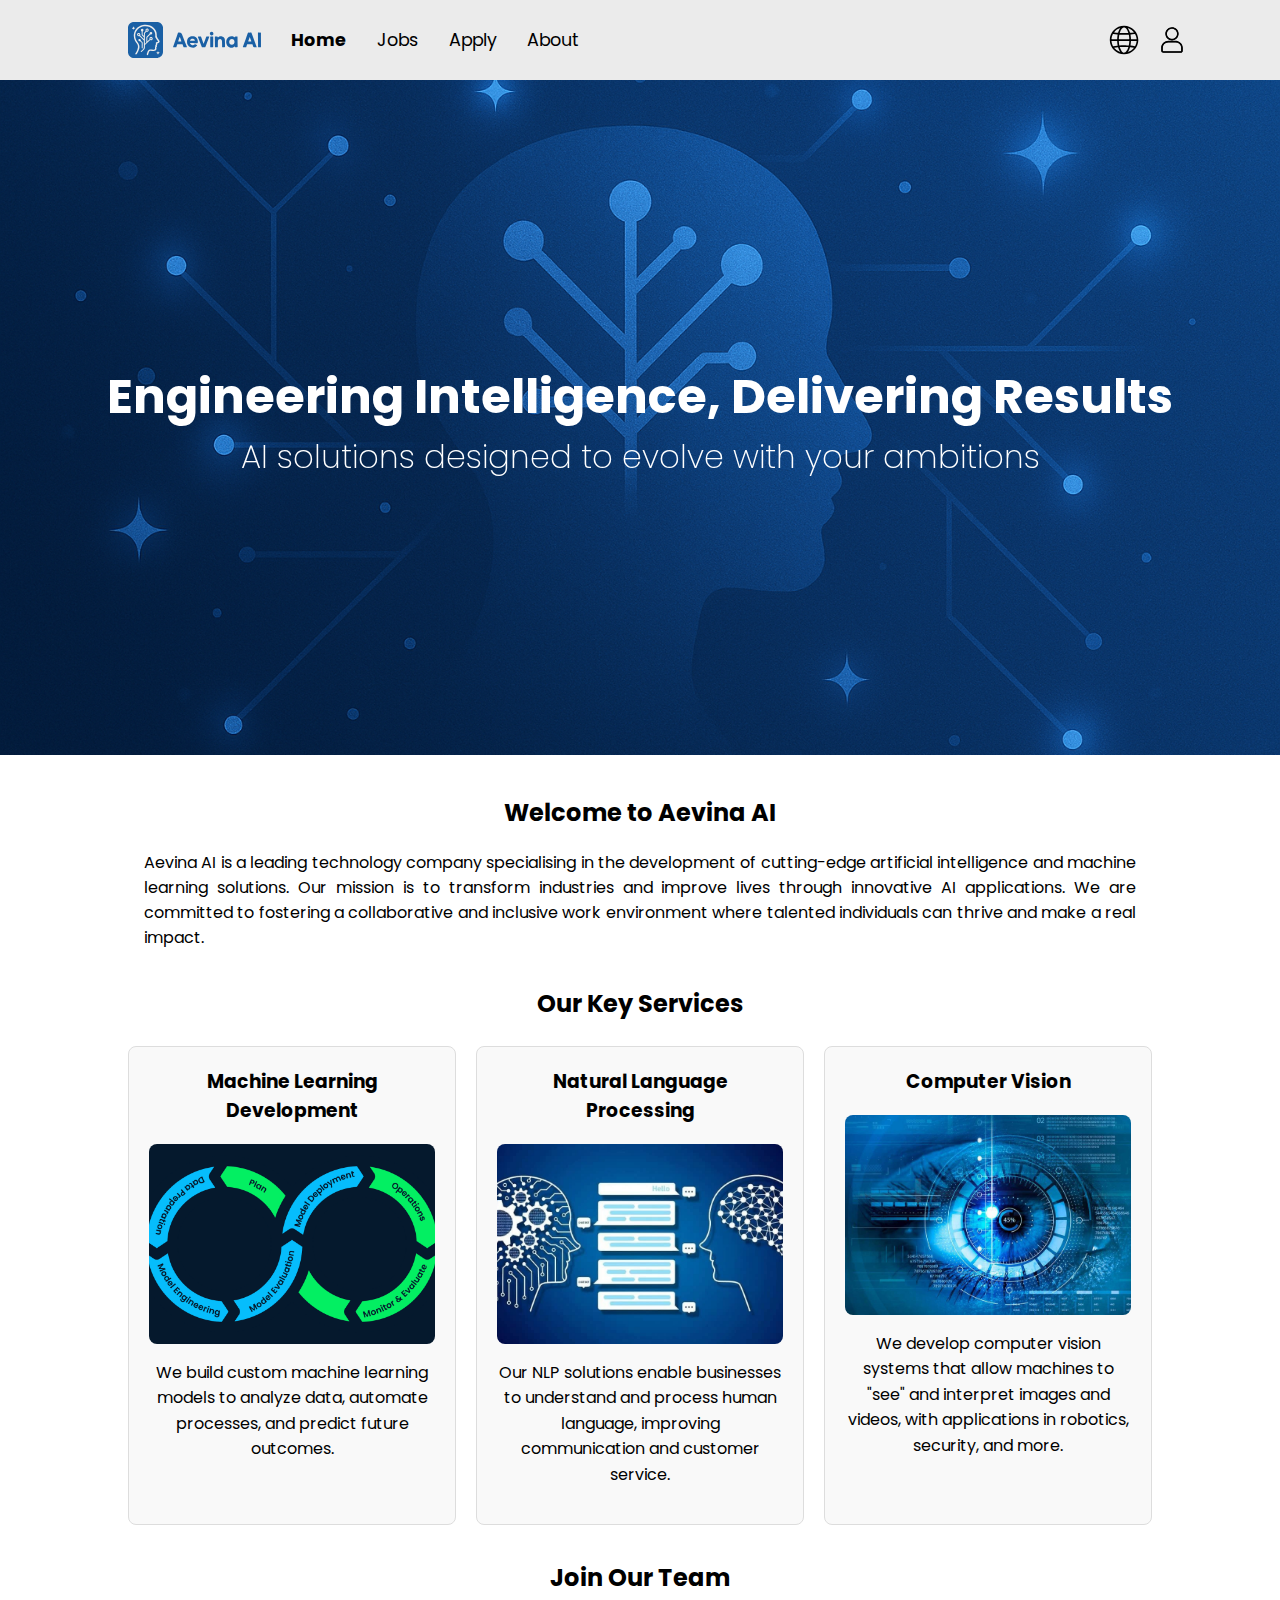
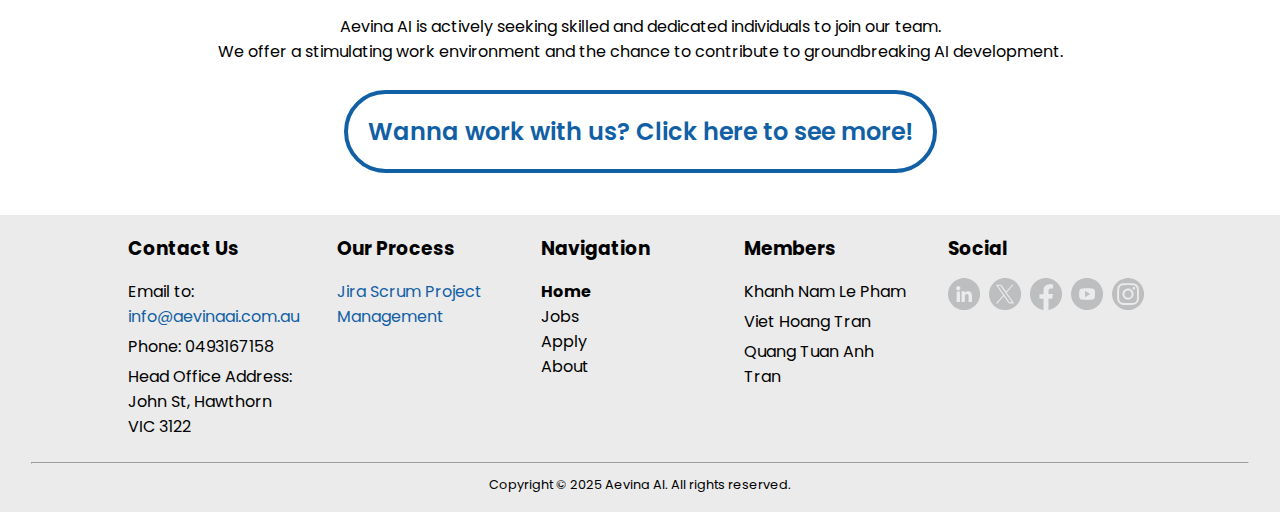
==== commit aba2178b: "responsive design added" ====
--- a/project1/index.html
+++ b/project1/index.html
@@ -24,14 +24,14 @@
         <a href="index.html" id="selected" aria-current="page">Home</a>
         <a href="jobs.html">Jobs</a>
         <a href="apply.html">Apply</a>
-        <a href="about.html">About Us</a>
+        <a href="about.html">About</a>
       </nav>
     </section>
     <!--Reference Image URL: https://thefusioneer.com/blog/the-future-of-ai-5-ai-advancements-to-expect-in-the-next-10-years/-->
     <section class="right-nav">
       <div class="language">
         <details id="lang-dropdown">
-          <summary id="lang-icon-container" aria-label="Language options">
+          <summary aria-label="Language options">
             <img src="images/language.svg" alt="Language" title="Language Icon (for visual only)" id="icon">
           </summary>
           <div id="lang-options" role="list" aria-label="Language selection">
@@ -44,7 +44,7 @@
       <div class="user">
         <details id="user-dropdown">
           <!-- summary and details suggested from GenAI -->
-          <summary id="user-icon-container" aria-label="User account options">
+          <summary aria-label="User account options">
             <img src="images/user.svg" alt="Profile" title="Profile Icon (for visual only)" id="icon">
           </summary>
           <div id="user-info-dropdown" role="region" aria-label="User details">
@@ -58,14 +58,27 @@
           </div>
         </details>
       </div>
+      <div class="hamburger">
+        <details id="nav-dropdown">
+          <summary id="hamburger-icon-container" aria-label="Navigation optitons">
+            <img src="images/hamburger.svg" alt="Options" title="Hamburger Icon" id="icon">
+          </summary>
+          <div id="nav-options" role="navigation" aria-label="Navigation Options">
+            <p>Navigation</p>
+            <a href="index.html" id="selected" aria-current="page">Home</a>
+            <a href="jobs.html">Jobs</a>
+            <a href="apply.html">Apply</a>
+            <a href="about.html">About</a>
+          </div>
+        </details>
+      </div>
     </section>
   </header>
 
   <main>
     <figure id="homepage-image-container">
       <!-- image generated from chatgpt -->
-      <img src="images/ChatGPT Image Apr 6, 2025, 11_33_40 PM.png" alt="Homepage Image"
-        id="homepage-image">
+      <img src="images/ChatGPT Image Apr 6, 2025, 11_33_40 PM.png" alt="Homepage Image" id="homepage-image">
       <section class="slogan-overlay">
         <h1 class="animation-slide slideInTop">Engineering Intelligence, Delivering Results</h1>
         <p class="animation-slide slideInBottom">AI solutions designed to evolve with your ambitions</p>
@@ -84,7 +97,7 @@
 
     <article class="services-container">
       <h2 class="animation-slide-inscroll slideInRight">Our Key Services</h2>
-      <article class="services animation-slide-inscroll slideInRight">
+      <article class="services">
         <section>
           <h3>Machine Learning Development</h3>
           <img src="images/1707285097354.png" alt="Machine Learning Development" class="services-images">
@@ -124,7 +137,7 @@
   </main>
 
   <footer role="contentinfo">
-    <article class="footer-slide-inscroll footerSlide">
+    <article>
       <section aria-label="Contact Information">
         <h3>Contact Us</h3>
         <ul>
@@ -149,7 +162,7 @@
           <li><a href="index.html" id="selected" aria-current="page">Home</a></li>
           <li><a href="jobs.html">Jobs</a></li>
           <li><a href="apply.html">Apply</a></li>
-          <li><a href="about.html">About Us</a></li>
+          <li><a href="about.html">About</a></li>
         </ul>
       </section>
       <section aria-label="Team Members">
--- a/project1/styles/styles.css
+++ b/project1/styles/styles.css
@@ -18,14 +18,14 @@
     overflow-x: hidden;
 }
 
-aside {
+#aside-jobs {
     float: right;
     width: 20%;
     border: 1px solid black;
     font-size: 70%;
 }
 
-aside h2 {
+#aside-jobs h2 {
     text-align: center;
 }
 
@@ -39,7 +39,7 @@
     margin-left: 0;
 }
 
-.main {
+#main-jobs {
     width: 79%;
     display: flex;
     border: 1px solid black;
@@ -217,13 +217,13 @@
     padding-left: 10%;
     padding-right: 10%;
     box-sizing: border-box;
-    overflow: hidden;
 }
 
 /* header navigation bar formatting  (applied all pages)*/
 header nav {
-    display: flex;
-    justify-content: flex-start;
+    overflow: hidden;
+    display: flex;
+    justify-content: space-evenly;
     align-items: center;
     align-content: flex-start;
     /* align items along the main axis of the container. */
@@ -245,50 +245,68 @@
     color: black;
     padding-right: 30px;
 }
+
+/* colour changing hover effect on navigation elements */
+header nav a:not(.not):hover {
+    color: #1160a6;
+    transform: translateY(-5px);
+    transition: color 0.3s ease, transform 0.3s ease;
+}
+
+/* creating a pseudo element ::before that is used for the sliding hover-effect */
 header nav a:not(.not)::before {
     content: "";
     position: absolute;
     width: 100%;
     height: 0;
     bottom: 0;
-    background-color: #c4c5c7;
+    background-color: #2195fc;
+    opacity: 0.1;
     z-index: -1;
 }
+
+/* apply hover effect on ::before */
 header nav a:hover::before {
     height: 100%;
     transition: height 0.5s ease;
 }
 
+/* style the solid line that appears at the bottom of each nav's hover  */
 header nav a:not(.not)::after {
     content: "";
     position: absolute;
     width: 100%;
     height: 0;
-    bottom: 3px;
-    background-color: black;
-}
-
+    bottom: -3px;
+    background-color: #1160a6;
+}
+
+/* style hover effect for the line */
 header nav a:hover::after {
-    height: 4px;
+    height: 6px;
     transition: height 0.3s ease;
 }
-/* give little spacing from the logo to the first nav element */
 
 /* the selected page is formatted in bold text */
 header nav a#selected {
     font-weight: bold;
 }
+
+/* sizing of the symbol logo */
 #logo {
     background-color: transparent !important;
     width: 100%;
     height: 40%;
 }
+
+/* sizing of the text logo */
 #logo-text {
     padding-top: 3px;
     width: 100%;
     height: 100%;
     padding-left: 10px;
 }
+
 /* right nav box formatting  */
 .right-nav {
     height: 5em;
@@ -297,42 +315,69 @@
     justify-content: flex-end;
     align-items: center;
     align-content: center;
+    flex-wrap: nowrap;
 }
 
 /* right nav elements formatting */
-.language, .user {
+.language,
+.user {
+    position: fixed;
     text-decoration: none;
     height: 5em;
     display: flex;
     align-items: center;
+}
+
+.hamburger {
     position: relative;
-}
+    text-decoration: none;
+    height: 5em;
+    display: none;
+    align-items: center;
+}
+
+#hamburger-icon-container {
+    width: 16px;
+    height: auto;
+    ;
+}
+
+.hamburger #icon:hover {
+    background-color: #dedfe0;
+    border-radius: 5px;
+    transform: translateY(-5px);
+    transition: background-color 0.3s ease, transform 0.3s ease;
+}
+
+/* sizing of the right icons */
 #icon {
     display: flex;
     align-items: center;
     align-content: flex-end;
     width: 32px;
-    height: 32px;
+    height: auto;
     padding: 4px;
 }
 
+/* greyed out hover effect  */
 #icon:hover {
-    background-color: #c4c5c7 ;
+    background-color: #dedfe0;
     border-radius: 50%;
     transform: translateY(-5px);
     transition: background-color 0.3s ease, transform 0.3s ease;
 }
+
 /* GenAI */
-.user {
-    position: fixed;
-}
+/* style the dropdown effect of the user icon  */
 /* Hide the default arrow for <summary> */
 summary::marker {
     content: "";
 }
+
 #user-dropdown {
     position: absolute;
 }
+
 /* Style the dropdown content */
 #user-info-dropdown {
     position: absolute;
@@ -351,23 +396,33 @@
     align-items: center;
     justify-content: space-between;
     /* Animation Styles (GenAI) */
-    opacity: 0;           /* Initially hidden */
-    transform: translateY(-30px); /* Start slightly above its final position */
-    visibility: hidden;  /* Also hide it (important for some browsers) */
-    transition: opacity 0.2s ease, transform 0.2s ease, visibility 0s 0.2s; /* Smooth transition */
+    opacity: 0;
+    /* Initially hidden */
+    transform: translateY(-30px);
+    /* Start slightly above its final position */
+    visibility: hidden;
+    /* Also hide it (important for some browsers) */
+    transition: opacity 0.2s ease, transform 0.2s ease, visibility 0s 0.2s;
+    /* Smooth transition */
 }
 
 /* Show the dropdown when the <details> element is open */
 #user-dropdown[open] #user-info-dropdown {
-    opacity: 1;           /* Fully visible */
-    transform: translateY(0);   /* Move to its final position */
-    visibility: visible;  /* Make it visible */
-    transition-delay: 0s;  /* Reset transition delay */
-}
-
+    opacity: 1;
+    /* Fully visible */
+    transform: translateY(0);
+    /* Move to its final position */
+    visibility: visible;
+    /* Make it visible */
+    transition-delay: 0s;
+    /* Reset transition delay */
+}
+
+/* dropdown box image and texts styling */
 #user-avatar {
     width: 30%;
 }
+
 #user-avatar img {
     width: 100%;
     height: 100%;
@@ -390,18 +445,20 @@
     font-size: 0.6em;
     color: #777;
 }
+
+/* style the dropdown effect of the language icon */
 .language {
-    position: fixed;
-    padding-right: 40px;
-}
+    padding-right: 48px;
+}
+
 #lang-dropdown {
-    position: absolute; 
-}
+    position: absolute;
+}
+
 #lang-options {
     position: absolute;
     top: 2.5em;
     right: 10%;
-    z-index: 10;
     background-color: #f9f9f9;
     border: 1px solid #ccc;
     border-radius: 5px;
@@ -415,32 +472,36 @@
     overflow: hidden;
     box-sizing: border-box;
     /* Animation Styles (GenAI) */
-    opacity: 0;           /* Initially hidden */
-    transform: translateY(-10px); /* Start slightly above its final position */
-    visibility: hidden;  /* Also hide it (important for some browsers) */
-    transition: opacity 0.2s ease, transform 0.2s ease, visibility 0s 0.2s; /* Smooth transition */
-}
+    opacity: 0;
+    /* Initially hidden */
+    transform: translateY(-10px);
+    /* Start slightly above its final position */
+    visibility: hidden;
+    /* Also hide it (important for some browsers) */
+    transition: opacity 0.2s ease, transform 0.2s ease, visibility 0s 0.2s;
+    /* Smooth transition */
+}
+
 /* GenAI */
 #lang-dropdown[open] #lang-options {
-    opacity: 1;           /* Fully visible */
-    transform: translateY(0);   /* Move to its final position */
-    visibility: visible;  /* Make it visible */
-    transition-delay: 0s;  /* Reset transition delay */
-}
+    opacity: 1;
+    /* Fully visible */
+    transform: translateY(0);
+    /* Move to its final position */
+    visibility: visible;
+    /* Make it visible */
+    transition-delay: 0s;
+    /* Reset transition delay */
+}
+
 #lang-options p {
     position: relative;
     width: 100%;
     padding: 10px;
     font-size: 0.8rem;
-    cursor: pointer; 
+    cursor: pointer;
     margin: 0;
 }
-/* #lang-options p:hover {
-    overflow: hidden;
-    box-sizing: border-box;
-    background-color: #c4c5c7;
-    transition: background-color 0.3s ease;
-} */
 
 /* reference video: https://www.youtube.com/watch?v=6-cNMfeEo9I */
 #lang-options p::before {
@@ -451,15 +512,88 @@
     top: 0;
     width: 0;
     height: 100%;
-    background-color: #c4c5c7;
-
-}
+    background-color: #dedfe0;
+
+}
+
 /* hover effect (jumps up and scales larger) when hovering through the nav elements */
 
 #lang-options p:hover::before {
     width: 100%;
     transition: width 0.5s ease;
 }
+
+#nav-dropdown {
+    position: fixed;
+}
+
+#nav-options {
+    position: fixed;
+    top: 5em;
+    left: 0;
+    width: 100vw;
+    height: 30vh;
+    background-color: #f9f9f9;
+    border: 1px solid #ccc;
+    text-align: center;
+    display: flex;
+    flex-direction: column;
+    align-items: center;
+    justify-content: space-evenly;
+    overflow: hidden;
+    box-sizing: border-box;
+    padding-bottom: 10px;
+    /* Animation Styles (GenAI) */
+    opacity: 0;
+    /* Initially hidden */
+    transform: translateY(-10px);
+    /* Start slightly above its final position */
+    visibility: hidden;
+    /* Also hide it (important for some browsers) */
+    transition: opacity 0.2s ease, transform 0.2s ease, visibility 0s 0.2s;
+}
+
+#nav-dropdown[open] #nav-options {
+    opacity: 1;
+    /* Fully visible */
+    transform: translateY(0);
+    /* Move to its final position */
+    visibility: visible;
+    /* Make it visible */
+    transition-delay: 0s;
+    /* Reset transition delay */
+}
+
+#nav-options a {
+    flex-grow: 1;
+    font-size: 1.2em;
+    text-decoration: none;
+    padding: 0;
+    color: black;
+    padding-top: 10px;
+}
+
+#nav-options a#selected {
+    font-weight: bold;
+}
+
+#nav-options p {
+    display: flex;
+    justify-content: center;
+    align-content: center;
+    align-items: center;
+    width: 100%;
+    height: auto;
+    flex-grow: 1;
+    background-color: #dedfe0;
+    font-weight: bold;
+    font-size: 1.3em;
+    margin: 0;
+    padding: 0;
+}
+
+#nav-options a {}
+
 /* ensures no padding or margin of the background image */
 figure {
     padding: 0;
@@ -585,14 +719,14 @@
     overflow: hidden;
 }
 
+/* remove autogenerated margin of the heading */
 .services h3 {
     margin-top: 0;
 }
 
-
+/* Improve text readability */
 .services p {
     line-height: 1.6;
-    /* Improve text readability */
 }
 
 /* Optional: Add hover effect */
@@ -612,6 +746,7 @@
     object-fit: cover;
     border-radius: 8px;
 }
+
 /* Join Our Team section's content styling */
 .hiring {
     text-align: center;
@@ -625,25 +760,26 @@
 /* eliminate unwanted space auto-generated by the headings */
 .hiring h2 {
     margin-top: 0;
-    animation-range: entry 10% cover 40% !important;
 }
 
 /* create side margins to maintain the layout consistency */
 .hiring p {
     margin-left: 10%;
     margin-right: 10%;
-    animation-range: entry 10% cover 30% !important;
 }
 
 
 /* job-seek button styling */
 .job-des-nav-button {
+    width: auto;
+    height: auto;
+    position: relative;
     font-weight: 600;
     text-align: center;
     display: inline-block;
     font-size: 150%;
     text-decoration: none;
-    border: solid 4px;
+    border: solid 4px #1160a6;
     background-color: white;
     color: #1160a6;
     padding: 20px 20px;
@@ -651,23 +787,25 @@
     margin: 10px;
     margin-left: 10%;
     margin-right: 10%;
-    /* GenAI */
     position: relative;
-    /* Required for pseudo-element positioning */
     overflow: hidden;
-    /* Keeps pseudo-element contained */
-    transition: background-color 0.3s ease-out, color 0.3s ease-out;
-}
-
+    transition: background-color 0.3s ease, color 0.3s ease, border-color 0.3s ease;
+    /* Smooth transition for color change */
+}
+
+/* job-seek button hover effect */
 .job-des-nav-button:hover {
     background-color: #1160a6;
+    /* Change background to the primary color */
     color: white;
+    /* Change text color to white for contrast */
+    border-color: #1160a6;
+    /* Keep the border consistent or change */
 }
 
 /* footer styling */
 footer {
     position: relative;
-    bottom: 0;
     z-index: 3;
     background-color: #ebebeb;
     width: 100%;
@@ -683,9 +821,8 @@
     flex-wrap: wrap;
     align-content: flex-start;
     margin-left: 10%;
-    margin-right: 5%;
+    margin-right: 10%;
     box-sizing: border-box;
-    animation-range: entry 0% cover 50% !important;
 }
 
 /* ensures each section takes up 16% of the viewport's width */
@@ -722,6 +859,18 @@
     transition: color 0.3s ease;
 }
 
+footer article section:nth-child(1) {
+    flex-grow: 1;
+}
+
+footer article section:nth-child(3) ul li {
+    margin-top: 0;
+}
+
+footer article section:not(:nth-child(3)) ul li {
+    margin-top: 5px;
+}
+
 /* nav elements hover effect */
 footer article section ul li a:hover {
     display: flex;
@@ -736,6 +885,10 @@
     width: 100%;
     font-size: 0.8rem;
     padding-bottom: 5px;
+}
+
+footer article:nth-child(2) hr {
+    width: 95%;
 }
 
 /* define the size of the social symbols */
@@ -750,7 +903,7 @@
     position: relative;
     justify-content: space-between;
     gap: 12px;
-    margin-top: 10px;
+    margin-top: 15px;
 }
 
 /* mutually overlap the grey icons vs the coloured icons to create the colour changing effect  */
@@ -889,26 +1042,33 @@
         transform: scale(1) translateY(0);
     }
 }
+
+/* loading effect of the logo */
 @keyframes load {
     0% {
         transform: rotateX(0) rotateY(0) rotateZ(0);
     }
+
     33% {
         transform: rotateX(180deg) rotateY(0) rotateZ(0);
 
     }
+
     67% {
         transform: rotateX(180deg) rotateY(180deg) rotateZ(0);
     }
+
     100% {
         transform: rotateX(180deg) rotateY(180deg) rotateZ(180deg);
     }
 }
+
 /* definition of a set of animations that creates the constant breathing effect */
 .btn-breathe {
     animation-name: btn-breathe;
     animation-iteration-count: infinite !important;
     animation-duration: 3s !important;
+
 }
 
 /* definition of a set of animations that creates the smoothness for the slide-in effect */
@@ -924,8 +1084,6 @@
 .animation-slide-inscroll {
     animation-direction: normal;
     animation-timing-function: ease;
-    animation-range: entry 0% cover 60%;
-    animation-timeline: view();
     animation-fill-mode: forwards;
     animation-iteration-count: 1;
 }
@@ -933,8 +1091,6 @@
 /* definition of a set of animmations allows footer's content to slightly slide down as we scroll down  */
 .footer-slide-inscroll {
     animation-timing-function: ease;
-    animation-range: entry 5% cover 50%;
-    animation-timeline: view();
 }
 
 /* slide from left class of animation for usability html */
@@ -973,6 +1129,7 @@
 .footerSlide {
     animation-name: footerSlide;
 }
+
 .load {
     animation-name: load;
     animation-duration: 3s;
@@ -980,6 +1137,7 @@
     animation-iteration-count: infinite;
 
 }
+
 /* different delay effect times */
 .delay-0dot5s {
     animation-delay: 0.5s;
@@ -1035,21 +1193,23 @@
 .underline-hover:hover::after {
     transform: scaleX(1);
     transition: transform 0.2s ease;
-  }
-  /* defining animation keyframes ends */
-
-
-
-
-
-
-
-
-
-  /* apply section
+}
+
+/* defining animation keyframes ends */
+
+
+
+
+
+
+
+
+
+/* apply section
   /* General Styles */
 .apply-body {
-    font-family: 'Poppins', sans-serif; /* Changed to Lexend font */
+    font-family: 'Poppins', sans-serif;
+    /* Changed to Lexend font */
     margin: 0;
     padding: 0;
     background-color: #f7f7f7;
@@ -1083,7 +1243,8 @@
     background-color: #f9f9f9;
     border: 1px solid #ccc;
     padding: 15px;
-    margin-bottom: 30px; /* Gap between sections */
+    margin-bottom: 30px;
+    /* Gap between sections */
     border-radius: 8px;
     background-color: #f9f9f9;
 }
@@ -1118,7 +1279,8 @@
     width: 100%;
     padding: 12px;
     margin-top: 6px;
-    border: 2px solid black; /* Black border for all input boxes */
+    border: 2px solid black;
+    /* Black border for all input boxes */
     border-radius: 8px;
     font-size: 1em;
     background-color: #fff;
@@ -1161,7 +1323,8 @@
 /* Submit Button */
 input[type="submit"] {
     padding: 14px 20px;
-    background-color: #1160a6; /* Blue color for Apply button */
+    background-color: #1160a6;
+    /* Blue color for Apply button */
     border: none;
     color: white;
     cursor: pointer;
@@ -1169,19 +1332,23 @@
     width: 100%;
     font-size: 1.2em;
     margin-top: 15px;
-    box-shadow: 0 4px 8px rgba(0, 0, 0, 0.2); /* Add shadow to Apply button */
+    box-shadow: 0 4px 8px rgba(0, 0, 0, 0.2);
+    /* Add shadow to Apply button */
     transition: background-color 0.5s ease, transform 0.5s ease;
 }
 
 input[type="submit"]:hover {
-    background-color: #0f5796; /* Darker green on hover */
-    box-shadow: 0 6px 12px rgba(0, 0, 0, 0.3); /* Stronger shadow on hover */
+    background-color: #0f5796;
+    /* Darker green on hover */
+    box-shadow: 0 6px 12px rgba(0, 0, 0, 0.3);
+    /* Stronger shadow on hover */
     transform: scale(1.05);
 }
 
 input[type="reset"] {
     padding: 14px 20px;
-    background-color: #f44336; /* Red color for Reset button */
+    background-color: #f44336;
+    /* Red color for Reset button */
     border: none;
     color: white;
     cursor: pointer;
@@ -1189,70 +1356,185 @@
     width: 100%;
     font-size: 1.2em;
     margin-top: 10px;
-    box-shadow: 0 4px 8px rgba(0, 0, 0, 0.2); /* Add shadow to Reset button */
+    box-shadow: 0 4px 8px rgba(0, 0, 0, 0.2);
+    /* Add shadow to Reset button */
     transition: background-color 0.5s ease, transform 0.5s ease;
 }
 
 input[type="reset"]:hover {
-    background-color: #e53935; /* Darker red on hover */
-    box-shadow: 0 6px 12px rgba(0, 0, 0, 0.3); /* Stronger shadow on hover */
+    background-color: #e53935;
+    /* Darker red on hover */
+    box-shadow: 0 6px 12px rgba(0, 0, 0, 0.3);
+    /* Stronger shadow on hover */
     transform: scale(1.05);
 
 }
 
-/* Responsive Design */
-@media (max-width: 768px) {
+/* Responsive Design for Mobile Devices (GenAI suggestion)*/
+
+/* Small Mobile Devices */
+@media (min-width: 320px) and (max-width: 480px) {
+    header {
+        display: flex;
+        flex-direction: row;
+        /* Ensure items are in a row */
+        align-items: center;
+        /* Vertically align items */
+        height: auto;
+        /* Adjust height based on content */
+        box-sizing: border-box;
+        width: auto;
+        padding: 0 10%;
+    }
+
+    header nav {
+        display: flex;
+        justify-content: flex-start;
+        /* Align links to the start */
+        align-items: center;
+        width: auto;
+        /* Adjust width */
+
+    }
+
+    header nav a:not(.not) {
+        display: none;
+    }
+
+    .left-nav {
+        align-items: center;
+        width: auto;
+        /* Adjust width */
+    }
+
+    .right-nav {
+        margin-right: 28px;
+    }
+
+    header nav a:not(.not)::after {
+        bottom: -7px;
+    }
+
+    .hamburger {
+        display: flex;
+    }
+
+    .user {
+        padding-right: 36px;
+    }
+
+    .language {
+        padding-right: 72px;
+    }
+
+    #icon {
+        width: 24px;
+        height: 24px;
+    }
+
+    #logo {
+        height: 30px;
+    }
+
+    #logo-text {
+        height: 90px;
+        width: auto;
+    }
+
+    footer article:first-child {
+        flex-direction: column;
+        justify-content: space-around;
+    }
+
+    footer article:first-child section {
+        width: auto;
+    }
+
+    footer article:first-child section:nth-child(5) {
+        margin-bottom: 3em;
+        width: 50%;
+    }
+
+    footer article:nth-child(2) hr {
+        width: 80%;
+    }
+
+    .social-icon {
+        margin-right: 30px;
+    }
+}
+
+/* Larger Mobile Devices */
+@media (min-width: 481px) and (max-width: 640px) {
+
     /* GenAI assistance for header styling on mobile devices */
     header {
-        height: 5em; /* Adjust height based on content */
-        flex-direction: row; /* Keep it horizontal */
-        justify-content: space-between; /* Distribute space */
-        align-items: center; /* Vertically align items */
+        display: flex;
+        flex-direction: row;
+        /* Ensure items are in a row */
+        align-items: center;
+        /* Vertically align items */
+        height: auto;
+        /* Adjust height based on content */
         box-sizing: border-box;
-        overflow: hidden;
+        width: auto;
+        padding: 0 10%;
+    }
+
+    header nav {
+        display: flex;
+        justify-content: flex-start;
+        /* Align links to the start */
+        align-items: center;
+        width: auto;
+        /* Adjust width */
+
+    }
+
+    header nav a:not(.not) {
+        display: none;
     }
 
     .left-nav {
-        width: auto; /* Adjust width to content */
-        padding: 0; /* Remove extra padding */
-        margin: 0;
-    }
-
-    header nav {
-        flex-direction: row; /* Keep links horizontal */
         align-items: center;
-        padding-top: 0;
-    }
-
-    header nav a {
-        font-size: 1em; /* Further reduce font size if needed */
-        padding-right: 10px; /* Reduce padding between nav items */
-        height: 5em; /* Adjust height */
+        width: auto;
+        /* Adjust width */
     }
 
     .right-nav {
-        width: 20%; /* Adjust width to content */
-        justify-content: space-around;
-        padding-top: 0;
-        padding-bottom: 0;
+        margin: 0 28px;
+    }
+
+    header nav a:not(.not)::after {
+        bottom: -7px;
+    }
+
+    .hamburger {
+        display: flex;
+    }
+
+    .user {
+        padding-right: 36px;
     }
 
     .language {
-        margin-right: 30px;
+        padding-right: 72px;
     }
 
     #icon {
-        width: 24px; /* Further reduce icon size if necessary */
+        width: 24px;
         height: 24px;
     }
 
     #logo {
-        height: 1.5em; /* Further adjust logo size */
+        height: 30px;
     }
 
     #logo-text {
-        height: 5em;
-    }
+        height: 90px;
+        width: auto;
+    }
+
     .form-row {
         flex-direction: column;
     }
@@ -1261,17 +1543,22 @@
     .form-row input,
     .form-row select,
     .form-row textarea {
-        width: 100%; /* Full width for smaller screens */
-    }
-   
+        width: 100%;
+        /* Full width for smaller screens */
+    }
+
     .checkbox-group {
-        flex-direction: column;  /* Stack checkboxes vertically on small screens */
+        flex-direction: column;
+        /* Stack checkboxes vertically on small screens */
     }
 
     .apply-main {
-        width: 90%; /* Increase width to 90% for better mobile use */
-    }
+        width: 90%;
+        /* Increase width to 90% for better mobile use */
+    }
+
     footer article:first-child {
+        display: flex;
         flex-direction: column;
         align-content: center;
         flex-wrap: nowrap;
@@ -1279,37 +1566,89 @@
         padding-top: 20px;
         padding-bottom: 50px;
     }
+
     footer article:first-child section {
         width: 80%;
-
-    }
-    .social-icons-container{
+    }
+
+    footer article:nth-child(2) hr {
+        width: 80%;
+    }
+
+    .social-icons-container {
         width: 50%;
     }
-    header nav a {
-        text-align: center;
-    }
-}
-
-
+}
+
+/* tablets and small laptops */
+@media (min-width: 641px) and (max-width: 1024px) {
+    header {
+        width: auto;
+        padding-left: 5%;
+        padding-right: 5%;
+    }
+
+    .right-nav {
+        padding: 0;
+        margin-right: 30px;
+    }
+
+    .language {
+        padding: 0;
+        margin-right: 36px;
+    }
+
+    .social-icon {
+        margin-right: 36px;
+    }
+
+    footer article:first-child {
+        display: flex;
+        flex-direction: row;
+        flex-wrap: wrap;
+        justify-content: space-between;
+        margin-left: 5%;
+        margin-right: 5%;
+    }
+
+    footer article section:nth-child(1) {
+        flex-grow: 1;
+    }
+
+    footer article section:nth-child(5) {
+        margin-bottom: 50px;
+        width: auto;
+        justify-content: space-around;
+    }
+
+    footer article:nth-child(2) hr {
+        width: 90%;
+    }
+}
 
 /* Style for Small Description */
 .small-description {
-    font-size: 0.9em; /* Smaller font size for the description */
-    color: #555; /* Subtle color for the description text */
+    font-size: 0.9em;
+    /* Smaller font size for the description */
+    color: #555;
+    /* Subtle color for the description text */
     margin-top: 10px;
 }
 
 /* Style for Job Descriptions Link */
 .job-link {
-    color: #1160a6;    /* Blue color for the link */
-    text-decoration: underline; /* Underline the link */
-    font-weight: bold; /* Make the link text bold */
+    color: #1160a6;
+    /* Blue color for the link */
+    text-decoration: underline;
+    /* Underline the link */
+    font-weight: bold;
+    /* Make the link text bold */
 }
 
 .job-link:hover {
     transform: translateY(-5px);
-    text-decoration: none; /* Remove underline on hover */
+    text-decoration: none;
+    /* Remove underline on hover */
     transition: text-decoration 0.3s ease, transform 0.3s ease;
 }
 
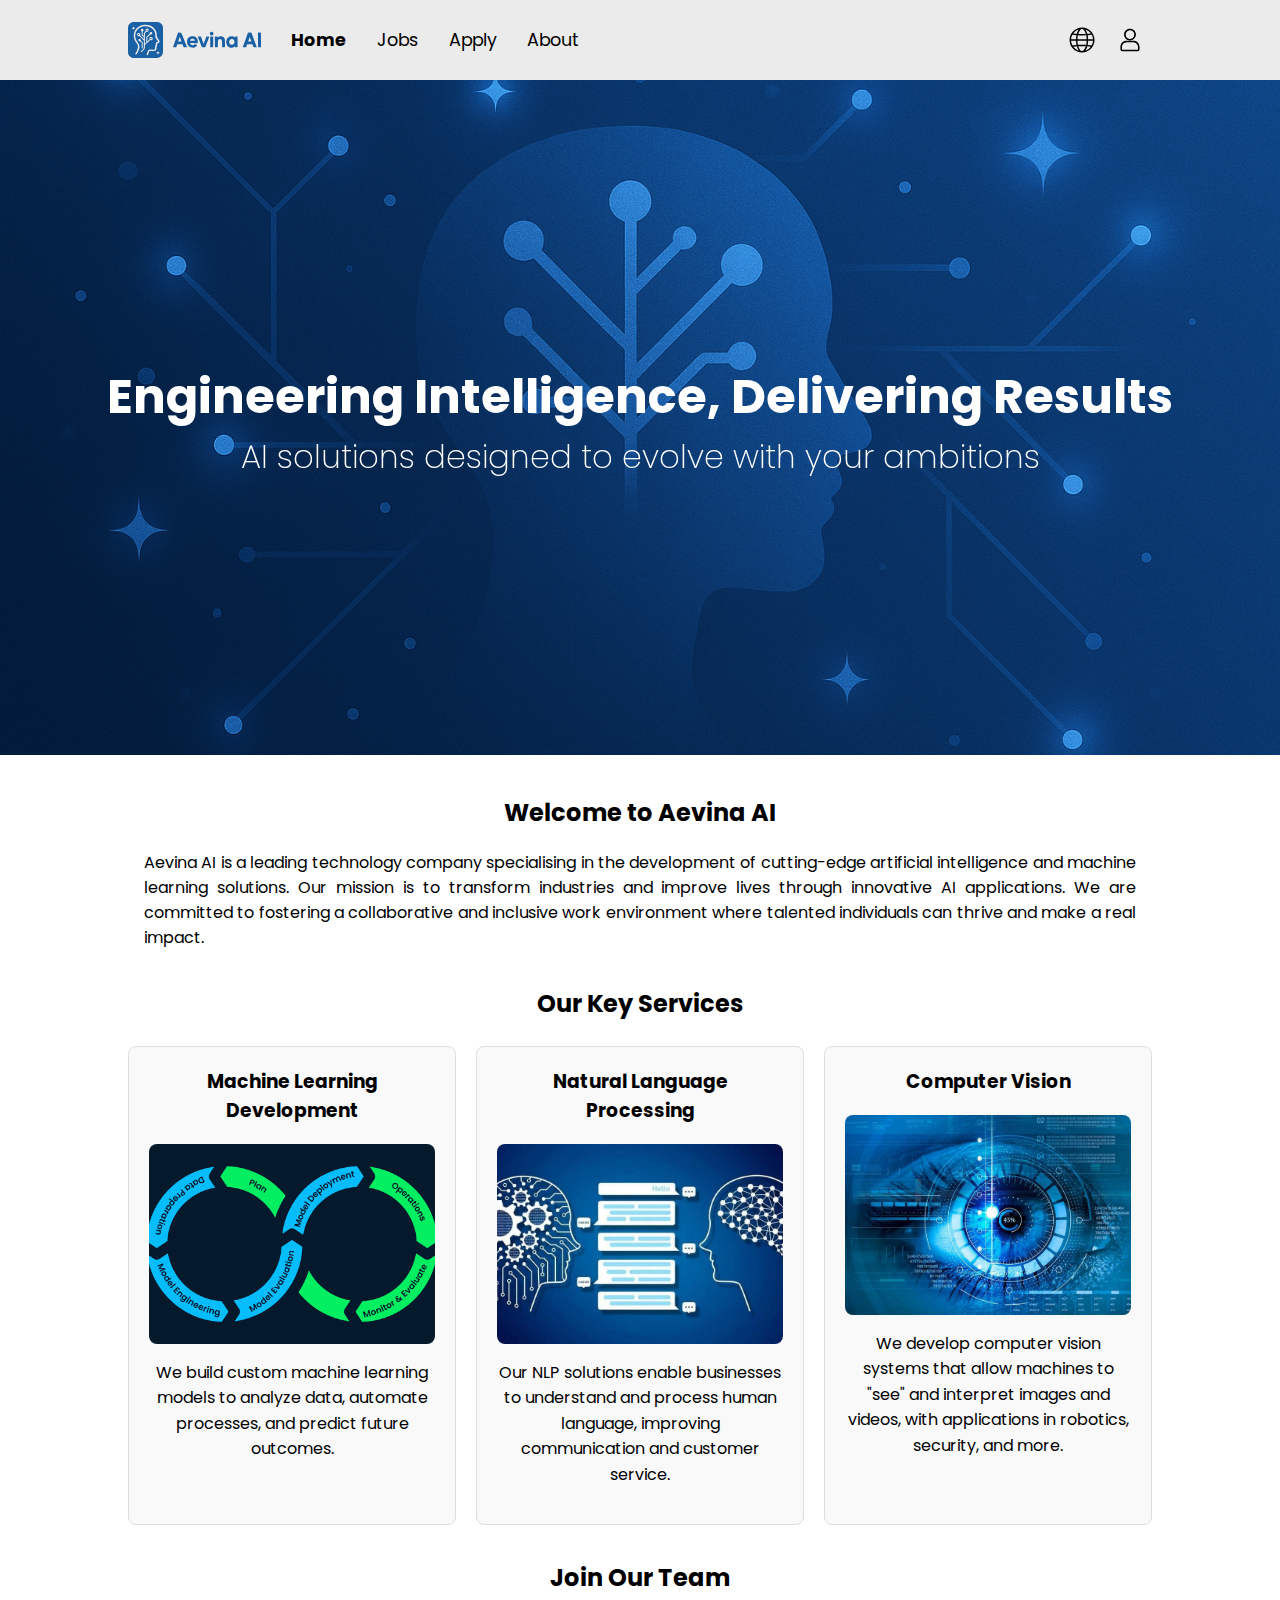
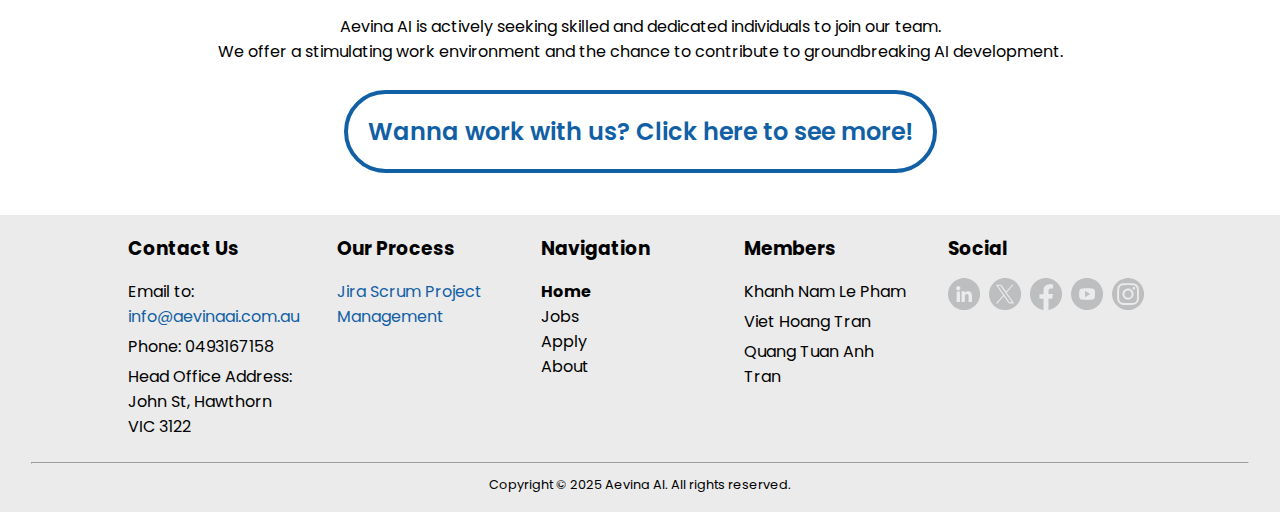
==== commit 175f2f26: "background image name change for code validating" ====
--- a/project1/index.html
+++ b/project1/index.html
@@ -12,7 +12,7 @@
 
 <body>
 
-  <header role="banner">
+  <header>
     <section class="left-nav">
       <nav aria-label="Main navigation">
         <!-- Logo with alt and title attributes -->
@@ -21,7 +21,7 @@
           <img src="images/logo-text.svg" alt="Aevina AI Text Logo" title="Aevina AI" loading="lazy" id="logo-text">
         </a>
         <!-- Navigation links -->
-        <a href="index.html" id="selected" aria-current="page">Home</a>
+        <a href="index.html" class="selected" aria-current="page">Home</a>
         <a href="jobs.html">Jobs</a>
         <a href="apply.html">Apply</a>
         <a href="about.html">About</a>
@@ -32,7 +32,7 @@
       <div class="language">
         <details id="lang-dropdown">
           <summary aria-label="Language options">
-            <img src="images/language.svg" alt="Language" title="Language Icon (for visual only)" id="icon">
+            <img src="images/language.svg" alt="Language" title="Language Icon (for visual only)" class="icon">
           </summary>
           <div id="lang-options" role="list" aria-label="Language selection">
             <p role="listitem">English</p>
@@ -45,7 +45,7 @@
         <details id="user-dropdown">
           <!-- summary and details suggested from GenAI -->
           <summary aria-label="User account options">
-            <img src="images/user.svg" alt="Profile" title="Profile Icon (for visual only)" id="icon">
+            <img src="images/user.svg" alt="Profile" title="Profile Icon (for visual only)" class="icon">
           </summary>
           <div id="user-info-dropdown" role="region" aria-label="User details">
             <div id="user-avatar">
@@ -61,11 +61,11 @@
       <div class="hamburger">
         <details id="nav-dropdown">
           <summary id="hamburger-icon-container" aria-label="Navigation optitons">
-            <img src="images/hamburger.svg" alt="Options" title="Hamburger Icon" id="icon">
+            <img src="images/hamburger.svg" alt="Options" title="Hamburger Icon" class="icon">
           </summary>
           <div id="nav-options" role="navigation" aria-label="Navigation Options">
             <p>Navigation</p>
-            <a href="index.html" id="selected" aria-current="page">Home</a>
+            <a href="index.html" class="selected" aria-current="page">Home</a>
             <a href="jobs.html">Jobs</a>
             <a href="apply.html">Apply</a>
             <a href="about.html">About</a>
@@ -78,7 +78,7 @@
   <main>
     <figure id="homepage-image-container">
       <!-- image generated from chatgpt -->
-      <img src="images/ChatGPT Image Apr 6, 2025, 11_33_40 PM.png" alt="Homepage Image" id="homepage-image">
+      <img src="images/background-image.png" alt="Homepage Image" id="homepage-image">
       <section class="slogan-overlay">
         <h1 class="animation-slide slideInTop">Engineering Intelligence, Delivering Results</h1>
         <p class="animation-slide slideInBottom">AI solutions designed to evolve with your ambitions</p>
@@ -136,13 +136,13 @@
     </section>
   </main>
 
-  <footer role="contentinfo">
+  <footer>
     <article>
       <section aria-label="Contact Information">
         <h3>Contact Us</h3>
         <ul>
           <li>Email to: <a href="mailto:info@aevinaai.com.au" title="info@aevinaai.com.au" target="_blank" hreflang="en"
-              id="link">info@aevinaai.com.au</a></li>
+              class="link">info@aevinaai.com.au</a></li>
           <li>Phone: 0493167158</li>
           <li>Head Office Address: John St, Hawthorn VIC 3122</li>
         </ul>
@@ -151,7 +151,7 @@
         <h3>Our Process</h3>
         <ul>
           <li><a href="https://3aevn.atlassian.net/jira/software/projects/SCRUM/boards/1?sprintStarted=true"
-              title="Jira Scrum Project Managment" target="_blank" hreflang="en" id="link">Jira Scrum Project
+              title="Jira Scrum Project Managment" target="_blank" hreflang="en" class="link">Jira Scrum Project
               Management</a>
           </li>
         </ul>
@@ -159,7 +159,7 @@
       <section aria-label="Navigation Links">
         <h3>Navigation</h3>
         <ul>
-          <li><a href="index.html" id="selected" aria-current="page">Home</a></li>
+          <li><a href="index.html" class="selected" aria-current="page">Home</a></li>
           <li><a href="jobs.html">Jobs</a></li>
           <li><a href="apply.html">Apply</a></li>
           <li><a href="about.html">About</a></li>
--- a/project1/styles/styles.css
+++ b/project1/styles/styles.css
@@ -2,14 +2,9 @@
 
 @import url('https://fonts.googleapis.com/css2?family=Anton&family=Poppins:ital,wght@0,100;0,200;0,300;0,400;0,500;0,600;0,700;0,800;0,900;1,100;1,200;1,300;1,400;1,500;1,600;1,700;1,800;1,900&display=swap');
 
-/* body {
-    background: #f4f4f4;
-    display: flex;
-    flex-direction:column;
-    padding: 10px;
-    font-family: "Poppins", sans-serif, black;
-}
-*/
+
+/*Tran Viet Hoang create jobs.html*/
+
 body {
     font-family: "Poppins", sans-serif, black;
     margin: 0;
@@ -18,67 +13,175 @@
     overflow-x: hidden;
 }
 
+figure {
+    padding: 0;
+    margin: 0;
+}
+
+/*relative to its position it under the header tag */
+#jobs-image-container {
+    position: relative;
+    width: 100vw;
+    height: 75vh;
+    overflow: hidden;
+}
+
+/*::before can create transparent dark layer in front of image*/
+#jobs-image-container::before {
+    content: "";
+    position: absolute;
+    top: 0;
+    left: 0;
+    width: 100%;
+    height: 100%;
+    background-color: rgb(58, 38, 38);
+    /* Black with 40% opacity */
+    opacity: 0.4;
+    z-index: 1;
+    /*this layer is on top of image but under the text*/
+}
+
+#jobs-image {
+    width: 100%;
+    /* full size of container*/
+    height: 100%;
+    object-fit: cover;
+    /* Crops to fill screen without 
+distortion */
+}
+
+.jobs-image-text {
+    position: absolute;
+    /*removes normal documents flow and put 
+it on top of its parent  (jobs-image-container)*/
+    top: 0;
+    /*start at the top-left corner*/
+    left: 0;
+    z-index: 2;
+    width: 100%;
+    /*make it stretch full screen*/
+    height: 100%;
+    display: flex;
+    flex-direction: column;
+    justify-content: center;
+    align-items: center;
+    text-align: center;
+    box-sizing: border-box;
+}
+
+/* Heading */
+.jobs-image-text h1 {
+    color: #FF6B35;
+    /* Vibrant orange */
+    font-size: 3em;
+    margin: 0 0 10px 0;
+}
+
+/* Subtext */
+.jobs-image-text p {
+    color: white;
+    font-size: 2em;
+    margin: 0;
+    font-weight: 500;
+}
+
+/* this style markup makes the bg image stick to the top of the 
+page and doesn't move as we scroll down */
+
+/* change the width of the bg image equal to the viewport's 
+width */
 #aside-jobs {
     float: right;
-    width: 20%;
-    border: 1px solid black;
-    font-size: 70%;
-}
-
-#aside-jobs h2 {
+    width: 25%;
+    height: 20vh;
+    position: relative;
+    margin-right: 5%;
+}
+
+#aside-jobs div {
+    border-radius: 12px;
+    box-shadow: 0 8px 20px rgba(0, 0, 0, 0.1);
+}
+
+#aside-jobs div h3 {
     text-align: center;
-}
-
-aside ol {
-    padding-left: 1rem;
-    /* override the default that list item padding always 40px and you can change it */
-    margin-left: 0;
-}
-
-aside li {
-    margin-left: 0;
-}
+    margin-bottom: 5px;
+}
+
+#aside-jobs ol {
+    padding-left: 2rem;
+    /*use GenAi to help with override the default*/
+    /* override the default that list item padding always 40px 
+and you can change it */
+    margin-left: 4px;
+}
+
+#aside-jobs li {
+    margin-left: 4px;
+}
+
+#map {
+    width: 100%;
+    height: 100%;
+    position: relative;
+}
+
+/*iframe embed another HTML document within the current webpage*/
+#map div iframe {
+    width: 100%;
+    height: 80%;
+    border-radius: 10px;
+}
+
 
 #main-jobs {
-    width: 79%;
-    display: flex;
-    border: 1px solid black;
-    font-size: 70%;
+    width: 63%;
+    display: flex;
+    background-color: white;
+    border-radius: 8px;
+    box-shadow: 0 4px 8px rgba(0, 0, 0, 0.1);
+    margin-left: 5%;
 }
 
 .job-list {
     width: 40%;
-    /*40% cua me no con 60 con lai*/
+    /*40% of its parents*/
     padding-left: 10px;
     background: #f4f4f4;
     gap: 1px;
+    background-color: white;
+    border-radius: 8px;
+    box-shadow: 0 4px 8px rgba(0, 0, 0, 0.1);
 }
 
 .job-list h2 {
     text-align: center;
-}
-
-.job-list a {
+    border-radius: 5px;
+}
+
+.job-item-a {
     display: block;
     padding: 10px;
     margin: 5px 0;
     background: white;
     text-decoration: none;
     color: black;
-    border-radius: 5px;
-    border: 1px solid black;
+    background-color: #f9f9f9;
+    border-radius: 12px;
+    box-shadow: 0 8px 20px rgba(0, 0, 0, 0.1);
 }
 
 .job-item {
     display: block;
     padding: 16px;
-    margin-bottom: 12px;
+    margin-bottom: 45px;
     background-color: #fff;
-    border: 1px solid #060606;
-    border-radius: 8px;
     color: #0d0b0b;
     text-decoration: none;
     transition: 0.2s;
+    border-radius: 12px;
+    box-shadow: 0 8px 20px rgba(0, 0, 0, 0.1);
+
 }
 
 .job-item:hover {
@@ -93,14 +196,20 @@
     background: white;
     display: none;
     margin-top: 30px;
-}
-
+    background-color: white;
+    border-radius: 8px;
+    box-shadow: 0 4px 8px rgba(0, 0, 0, 0.1);
+}
+
+/*Use GENAI to help with it */
+/*:target pseudo-class to control the display of an element when it is targeted by a URL */
 .job-details:target {
     display: block;
 }
 
 .apply-btn {
-    background: #002766;
+    background-color: #2d6edd;
+    text-decoration: none;
     color: white;
     border: none;
     padding: 10px 15px;
@@ -111,17 +220,7 @@
 }
 
 .apply-btn:hover {
-    background-color: #0041a3;
-}
-
-.aids-detail {
-    display: flex;
-    flex-direction: column;
-    border-radius: 10px;
-    box-shadow: 2px 2px 10px rgba(0, 0, 0, 0.1);
-    cursor: pointer;
-    transition: 0.3s ease;
-    border: none;
+    background-color: #0a4dab;
 }
 
 .aids-description {
@@ -130,7 +229,6 @@
     margin-top: 2px;
     box-shadow: 2px 2px 10px rgba(0, 0, 0, 0.1);
     margin-bottom: 2px;
-    background-color: #bac1d3;
 }
 
 .description-detail {
@@ -139,20 +237,27 @@
 
 .description-detail p {
     text-indent: 10px;
-    font-size: 75%;
+}
+
+#ai-description {
+    background-color: #ff0;
+    color: #000;
+}
+
+#ds-description {
+    background-color: #ff0;
+    color: #000;
 }
 
 .aids-topic {
     display: grid;
     grid-template-columns: 41% 41% 18%;
     gap: 1px;
-    font-size: 68%;
     margin-top: 2px;
-    background-color: #bac1d3;
 }
 
 .responsibility {
-    border: 2px solid pink;
+    border: 1px solid pink;
     border-radius: 3px;
     box-shadow: 2px 2px 10px rgba(0, 0, 0, 0.1);
     margin-bottom: 2px;
@@ -169,7 +274,7 @@
 
 
 .skill {
-    border: 2px solid pink;
+    border: 1px solid pink;
     border-radius: 3px;
     box-shadow: 2px 2px 10px rgba(0, 0, 0, 0.1);
     margin-bottom: 2px;
@@ -189,17 +294,20 @@
     margin-left: 0;
 }
 
+.horiziontal-break{
+    border-bottom: 1px solid black;
+}
+
 /* Viet Hoang Tran editted 05-05-25*/
 .salary {
-    border: 2px solid pink;
+    border: 1px solid pink;
     border-radius: 3px;
     box-shadow: 2px 2px 10px rgba(0, 0, 0, 0.1);
     margin-bottom: 2px;
 }
 
+/*Viet Hoang Tran edited 07/04/25*/
 /*Viet Hoang Tran edited 03/04/25*/
-
-
 
 /* Khanh Nam Le Pham edited 03/04/25, 3:27PM */
 /* applied in the header */
@@ -217,17 +325,17 @@
     padding-left: 10%;
     padding-right: 10%;
     box-sizing: border-box;
+    overflow: hidden;
 }
 
 /* header navigation bar formatting  (applied all pages)*/
 header nav {
-    overflow: hidden;
-    display: flex;
-    justify-content: space-evenly;
+    display: flex;
     align-items: center;
+    justify-content: center;
     align-content: flex-start;
     /* align items along the main axis of the container. */
-    width: 100%;
+    width: auto;
     height: 100%;
     padding-bottom: 0;
 }
@@ -235,12 +343,11 @@
 /* header navigation elements formatting (applied all pages) */
 header nav a {
     font-size: 1.1em;
+    position: relative;
     display: flex;
     justify-content: center;
-    position: relative;
     text-decoration: none;
     height: 5em;
-    display: flex;
     align-items: center;
     color: black;
     padding-right: 30px;
@@ -256,6 +363,7 @@
 /* creating a pseudo element ::before that is used for the sliding hover-effect */
 header nav a:not(.not)::before {
     content: "";
+    justify-content: center;
     position: absolute;
     width: 100%;
     height: 0;
@@ -274,6 +382,7 @@
 /* style the solid line that appears at the bottom of each nav's hover  */
 header nav a:not(.not)::after {
     content: "";
+    justify-content: center;
     position: absolute;
     width: 100%;
     height: 0;
@@ -288,7 +397,7 @@
 }
 
 /* the selected page is formatted in bold text */
-header nav a#selected {
+header nav a.selected {
     font-weight: bold;
 }
 
@@ -316,6 +425,7 @@
     align-items: center;
     align-content: center;
     flex-wrap: nowrap;
+    margin-right: 40px;
 }
 
 /* right nav elements formatting */
@@ -339,10 +449,9 @@
 #hamburger-icon-container {
     width: 16px;
     height: auto;
-    ;
-}
-
-.hamburger #icon:hover {
+}
+
+.hamburger .icon:hover {
     background-color: #dedfe0;
     border-radius: 5px;
     transform: translateY(-5px);
@@ -350,17 +459,17 @@
 }
 
 /* sizing of the right icons */
-#icon {
+.icon {
     display: flex;
     align-items: center;
     align-content: flex-end;
-    width: 32px;
-    height: auto;
+    width: 28px;
+    height: 28px;
     padding: 4px;
 }
 
 /* greyed out hover effect  */
-#icon:hover {
+.icon:hover {
     background-color: #dedfe0;
     border-radius: 50%;
     transform: translateY(-5px);
@@ -534,7 +643,6 @@
     width: 100vw;
     height: 30vh;
     background-color: #f9f9f9;
-    border: 1px solid #ccc;
     text-align: center;
     display: flex;
     flex-direction: column;
@@ -573,7 +681,7 @@
     padding-top: 10px;
 }
 
-#nav-options a#selected {
+#nav-options a.selected {
     font-weight: bold;
 }
 
@@ -592,7 +700,6 @@
     padding: 0;
 }
 
-#nav-options a {}
 
 /* ensures no padding or margin of the background image */
 figure {
@@ -832,12 +939,12 @@
 }
 
 /* change the colour of any link into blue */
-footer #link {
+footer .link {
     color: #1160a6;
 }
 
 /* change the font weight of the selected page into bold */
-footer #selected {
+footer .selected {
     font-weight: bold;
 }
 
@@ -1062,7 +1169,26 @@
         transform: rotateX(180deg) rotateY(180deg) rotateZ(180deg);
     }
 }
-
+@keyframes flag {
+    0% {
+    }
+
+    25% {
+        transform: translateY(50px);
+    }
+
+    50% {
+        transform: translateX(50px);
+    }
+
+    75% {
+        transform: translateY(-50px);
+    }
+
+    100% {
+        transform: translateX(-50px);
+    }
+}
 /* definition of a set of animations that creates the constant breathing effect */
 .btn-breathe {
     animation-name: btn-breathe;
@@ -1183,16 +1309,6 @@
     /* Color of the pseudo-element */
     transform: scaleX(0);
     transform-origin: left;
-}
-
-.underline-hover:hover {
-    transform: translateY(-5px);
-    transition: transform 0.2s ease;
-}
-
-.underline-hover:hover::after {
-    transform: scaleX(1);
-    transition: transform 0.2s ease;
 }
 
 /* defining animation keyframes ends */
@@ -1370,6 +1486,450 @@
 
 }
 
+/* Style for Small Description */
+.small-description {
+    font-size: 0.9em;
+    /* Smaller font size for the description */
+    color: #555;
+    /* Subtle color for the description text */
+    margin-top: 10px;
+}
+
+/* Style for Job Descriptions Link */
+.job-link {
+    color: #1160a6;
+    /* Blue color for the link */
+    text-decoration: underline;
+    /* Underline the link */
+    font-weight: bold;
+    /* Make the link text bold */
+}
+
+.job-link:hover {
+    transform: translateY(-5px);
+    text-decoration: none;
+    /* Remove underline on hover */
+    transition: text-decoration 0.3s ease, transform 0.3s ease;
+}
+
+/* defining animation keyframes ends */
+
+/* Khanh Nam Le Pham, About Page CSS, 8/4/24, 10:14AM */
+/* Sticky Title */
+.about-main article section:not(:first-child) {
+    margin: 0 10%;
+}
+
+.sticky-title {
+    background: #fdfdfd;
+    text-align: center;
+    z-index: 100;
+    padding: 1rem;
+    font-size: 2rem;
+    border-bottom: 2px solid #ddd;
+}
+
+figure #group-photo {
+    display: flex;
+    justify-content: center;
+    background-color: grey;
+    width: 100%;
+    height: 100%;
+}
+
+/* Modern Calendar Styling */
+.calendar {
+    width: 100%;
+    max-width: 1000px;
+    margin: 2rem auto;
+    border-collapse: separate;
+    border-spacing: 0;
+    border-radius: 12px;
+    overflow: hidden;
+    box-shadow: 0 4px 20px rgba(0, 0, 0, 0.08);
+    font-size: 0.95em;
+}
+
+.calendar-wrapper {
+    width: 100%;
+    overflow-x: auto;
+}
+
+.calendar th,
+.calendar td {
+    padding: 1em;
+    word-wrap: break-word;
+}
+
+/* Header Row */
+.calendar thead {
+    background: #f5f7fa;
+}
+
+.calendar th {
+    padding: 1rem;
+    font-weight: 600;
+    text-align: center;
+    color: #333;
+    border-bottom: 2px solid #e0e0e0;
+}
+
+/* Table Body */
+.calendar td {
+    padding: 1rem;
+    text-align: center;
+    background: #fff;
+    border-bottom: 1px solid #eee;
+    border-right: 1px solid #eee;
+    /* suggested from chatgpt for equal columns width */
+    vertical-align: middle;
+    min-width: 120px;
+}
+
+/* Remove right border on last column */
+.calendar tr td:last-child,
+.calendar tr th:last-child {
+    border-right: none;
+}
+
+/* First column (time) styling */
+.calendar td:first-child,
+.calendar th:first-child {
+    font-weight: 500;
+    background: #f9fafb;
+    color: #666;
+}
+
+/* Highlighted Cell */
+.calendar .highlight {
+    background-color: #d1f4e4;
+    color: #2a6f4f;
+    font-weight: bold;
+    position: relative;
+    z-index: 1;
+    overflow: hidden;
+}
+.calendar .highlight::after {
+    content: "";
+    position: absolute;
+    width: 100%;
+    height: 0;
+    top: 0;
+    left: 0;
+    background-color: #bddbcd;
+    z-index: -1;
+}
+
+.calendar .highlight:hover::after {
+    height: 100%;
+    transition: height 0.3s ease;
+}
+.calendar .highlight::before {
+    content: "";
+    position: absolute;
+    width: 100%;
+    height: 0;
+    top: 0;
+    left: 0;
+    background-color: #2a6f4f ;
+    z-index: 2;
+}
+.calendar .highlight:hover::before {
+    height: 5px;
+    transition: height 0.3s ease;
+}
+.calendar .highlight:hover {
+    transition: transform 0.3s ease;
+}
+/* Contributions Table */
+.contribution-list {
+    margin: 2rem 10%;
+    padding: 0;
+}
+
+/* /* headings styling */
+.contribution-list dt {
+    font-weight: bold;
+    font-size: 1.2rem;
+    margin-top: 1.5rem;
+    color: black;
+}
+
+/* content boxes styling */
+.contribution-list dd {
+    padding: 0;
+    margin-left: 0;
+    margin-top: 0.5rem;
+    margin-bottom: 1rem;
+    line-height: 1.6;
+    color: black;
+    background: #f4f8ff;
+    padding: 0.75rem 1rem;
+    border-left: 4px solid #5891ff;
+    border-radius: 0.4rem;
+    box-shadow: 0 2px 5px rgba(0, 0, 0, 0.06);
+}
+.contribution-list dd:hover {
+    transform: translateX(-5px);
+    transition: transform 0.3s ease;
+}
+/* Battery Bars */
+.battery {
+    width: 100%;
+    background-color: #eee;
+    position: relative;
+    height: 25px;
+    margin-bottom: 10px;
+    border-radius: 5px;
+    color: #000;
+    font-weight: 600;
+    padding-left: 10px;
+    display: flex;
+    align-items: center;
+    overflow: hidden;
+}
+
+.battery p {
+    font-weight: 600;
+    z-index: 0;
+}
+
+.css {
+    color: #1471b5;
+}
+
+.html {
+    color: #e34c25;
+}
+
+.js {
+    color: #917204;
+}
+
+.battery::before {
+    content: '';
+    position: absolute;
+    height: 100%;
+    top: 0;
+    left: 0;
+    border-radius: 5px;
+    background-color: #76c7c0;
+    transition: width 1s ease-in-out;
+}
+
+.battery[data-level="70"]::before {
+    width: 70%;
+    background-color: #b5c776;
+}
+
+.battery[data-level="85"]::before {
+    width: 85%;
+}
+
+.battery[data-level="5"]::before {
+    width: 5%;
+    background-color: #ff9191;
+}
+
+.battery[data-level="90"]::before {
+    width: 90%;
+    background-color: #76c79f;
+}
+
+.battery[data-level="80"]::before {
+    width: 80%;
+}
+
+.battery[data-level="10"]::before {
+    width: 10%;
+    background-color: #f2a2a2;
+}
+
+.battery[data-level="50"]::before {
+    width: 50%;
+    background-color: #f5d107;
+}
+
+#vietnam {
+    width: 100%;
+    animation: flag 2s ease alternate infinite;
+}
+
+/* Demographic Cards */
+.demographic-boxes {
+    display: flex;
+    flex-direction: column;
+    gap: 1.5rem;
+    width: 80%;
+    margin: 0 auto;
+}
+
+.demographic-card {
+    width: 100%;
+    height: auto;
+    display: flex;
+    align-items: center;
+    justify-content: center;
+    background-color: #f9f9f9;
+    word-break: break-word;
+    border-radius: 12px;
+    padding: 1rem;
+    box-shadow: 0 2px 10px rgba(0, 0, 0, 0.1);
+}
+.demographic-card:hover {
+    transform: translateY(-5px);
+    transition: transform 0.3s ease;
+}
+
+.demographic-card img {
+    display: flex;
+    align-items: center;
+    align-content: center;
+    background-color: grey;
+    width: 40%;
+    height: auto;
+    object-fit: cover;
+    border-radius: 8px;
+    margin-right: 1.5rem;
+}
+
+.name {
+    font-weight: bold;
+    font-size: 1.5em;
+    padding: 0;
+    margin: 0;
+}
+
+.demographic-card .info p:nth-child(2) {
+    font-weight: bold;
+    font-size: 1.25em;
+    margin: 20px 0;
+    padding: 0;
+}
+
+.demographic-card .info p:not(:first-child, :nth-child(2)) {
+    margin: 0.2rem 0;
+    font-size: 1rem;
+}
+
+.demographic-card a {
+    color: #1160a6;
+}
+
+/* General Styling */
+.about-page h2 {
+    font-size: 1.8em;
+    margin-top: 2em;
+    color: #333;
+    text-align: center;
+}
+.interests-wrapper {
+    width: 100%;
+    overflow-x: auto;
+}
+.interests-table {
+    margin: 2rem auto;
+    justify-self: center;
+    width: 90%;
+    height: 100%;
+    border-collapse: collapse;
+    margin-top: 1rem;
+    border-radius: 12px;
+    box-shadow: 0 4px 20px rgba(0, 0, 0, 0.1) !important;
+}
+.interests-table th,
+.interests-table td {
+    padding: 0.75rem 1rem;
+    text-align: center;
+    word-wrap: break-word;
+    
+}
+
+.interests-table thead {
+    background-color: #f5f7fa;
+}
+
+.interests-table th {
+    font-weight: 600;
+    color: #333;
+    border-bottom: 2px solid #e0e0e0;
+}
+.interests-table td {
+    border-bottom: 1px solid #e0e0e0;
+    border-right: 1px solid #e0e0e0;
+}
+.interests-table td.shared {
+    background-color: #e6f4ea;
+    color: #2e7d32;
+    font-weight: bold;
+    position: relative;
+    z-index: 1;
+}
+.interests-table tr td:last-child,
+.interests-table tr th:last-child {
+    border-right: none;
+}
+.interests-table tr:last-child td {
+    border-bottom: none;
+}
+.interests-table td.shared::after {
+    content: "";
+    position: absolute;
+    height: 100%;
+    width: 0;
+    left: 0;
+    top: 0;
+    background-color: #d0ead8;
+    z-index: -1;
+}
+.interests-table td.shared:hover::after{
+    width: 100%;
+    transition: width 0.3s ease;
+}
+.interests-table td.solo {
+    color: #999;
+}
+
+.interests-table tr:nth-child(even) {
+    background-color: #fcfcfc;
+}
+
+.awards-boxes {
+    display: flex;
+    flex-direction: row;
+    align-content: center;
+    justify-content: space-between;
+    margin-top: 20px;
+
+}
+
+.individual-awards {
+    display: flex;
+    flex-direction: column;
+    align-items: center;
+    /* centers content horizontally */
+    justify-content: center;
+    /* centers content vertically */
+    padding: 1rem;
+    height: 100px;
+    /* optional: set a consistent height for better visual balance */
+    text-align: center;
+    background-color: #f9f9f9;
+    border-radius: 12px;
+    padding: 1rem;
+    box-shadow: 0 2px 10px rgba(0, 0, 0, 0.1);
+    width: 30%;
+}
+
+.individual-awards p {
+    margin: 0;
+    padding: 0;
+}
+.individual-awards:hover {
+    transform: translateY(-5px);
+    transition: transform 0.3s ease;
+}
+
 /* Responsive Design for Mobile Devices (GenAI suggestion)*/
 
 /* Small Mobile Devices */
@@ -1427,7 +1987,7 @@
         padding-right: 72px;
     }
 
-    #icon {
+    .icon {
         width: 24px;
         height: 24px;
     }
@@ -1452,7 +2012,7 @@
 
     footer article:first-child section:nth-child(5) {
         margin-bottom: 3em;
-        width: 50%;
+        width: 100%;
     }
 
     footer article:nth-child(2) hr {
@@ -1461,6 +2021,69 @@
 
     .social-icon {
         margin-right: 30px;
+    }
+
+    #aside-jobs {
+        display: flex;
+        flex-direction: row;
+        justify-content: flex-start;
+        position: relative;
+        float: none;
+        width: 100%;
+        height: 100%;
+        font-size: 70%;
+    }
+
+    #main-jobs {
+        position: relative;
+        margin-left: 0;
+        width: 75%;
+        font-size: 70%;
+    }
+
+    .aids-topic,
+    .skill,
+    .salary {
+        word-wrap: break-word;
+        overflow-wrap: break-word;
+    }
+    .sticky-title {
+        height: auto;
+    }
+    .about-page h1 {
+        font-size: 1em;
+    }
+    .about-page h2 {
+        font-size: 1.5em;
+    }
+    .hometown p {
+        font-size: 0.8em;
+        text-align: justify;
+    }
+    .demographic-boxes {
+        flex-direction: column;
+        align-items: center;
+        display: flex;
+    }
+    .demographic-card {
+        display: flex;
+        flex-direction: column;
+        flex-grow: 1;
+        margin: auto 0;
+        word-break: break-word;
+    }
+    .about-main article section:last-child div {
+        flex-direction: column;
+        align-items: center;
+    }
+    .awards-boxes {
+        width: 100%;
+        flex-grow: 1;
+    }
+    .individual-awards {
+        flex-grow: 1;
+        width: 100%;
+        margin-bottom: 20px;
     }
 }
 
@@ -1521,7 +2144,7 @@
         padding-right: 72px;
     }
 
-    #icon {
+    .icon {
         width: 24px;
         height: 24px;
     }
@@ -1578,7 +2201,67 @@
     .social-icons-container {
         width: 50%;
     }
-}
+
+    #aside-jobs {
+        float: right;
+        width: 25%;
+        height: 20vh;
+        position: relative;
+        font-size: 60%
+    }
+
+    #main-jobs {
+        position: relative;
+        margin-left: 0;
+        width: 50%;
+        font-size: 65%;
+    }
+
+    .aids-topic,
+    .skill,
+    .salary {
+        word-wrap: break-word;
+        overflow-wrap: break-word;
+
+    }
+    .sticky-title {
+        height: auto;
+    }
+    .about-page h1 {
+        font-size: 1em;
+    }
+    .about-page h2 {
+        font-size: 1.5em;
+    }
+    .hometown p {
+        font-size: 0.8em;
+        text-align: justify;
+    }
+    .demographic-boxes {
+        flex-direction: column;
+        align-items: center;
+        display: flex;
+    }
+    .demographic-card {
+        display: flex;
+        flex-direction: column;
+        flex-grow: 1;
+        margin: auto 0;
+        word-break: break-word;
+    }
+    .awards-boxes {
+        flex-direction: column;
+        align-items: center;
+        width: 100%;
+        flex-grow: 1;
+    }
+    .individual-awards {
+        flex-grow: 1;
+        width: 100%;
+        margin-bottom: 20px;
+    }
+}
+
 
 /* tablets and small laptops */
 @media (min-width: 641px) and (max-width: 1024px) {
@@ -1600,6 +2283,11 @@
 
     .social-icon {
         margin-right: 36px;
+    }
+
+    .calendar {
+        width: 100%;
+        height: auto;
     }
 
     footer article:first-child {
@@ -1624,32 +2312,36 @@
     footer article:nth-child(2) hr {
         width: 90%;
     }
-}
-
-/* Style for Small Description */
-.small-description {
-    font-size: 0.9em;
-    /* Smaller font size for the description */
-    color: #555;
-    /* Subtle color for the description text */
-    margin-top: 10px;
-}
-
-/* Style for Job Descriptions Link */
-.job-link {
-    color: #1160a6;
-    /* Blue color for the link */
-    text-decoration: underline;
-    /* Underline the link */
-    font-weight: bold;
-    /* Make the link text bold */
-}
-
-.job-link:hover {
-    transform: translateY(-5px);
-    text-decoration: none;
-    /* Remove underline on hover */
-    transition: text-decoration 0.3s ease, transform 0.3s ease;
-}
-
-/* defining animation keyframes ends */+
+    #aside-jobs {
+        float: right;
+        width: 25%;
+        height: 20vh;
+        position: relative;
+        font-size: 65%;
+    }
+
+    #main-jobs {
+        position: relative;
+        margin-left: 0;
+        width: auto;
+        font-size: 65%;
+    }
+
+    .aids-topic,
+    .skill,
+    .salary {
+        word-wrap: break-word;
+        overflow-wrap: break-word;
+    }
+    .awards-boxes {
+        flex-direction: column;
+        align-items: center;
+        width: 100%;
+    }
+    .individual-awards {
+        flex-grow: 1;
+        width: 100%;
+        margin-bottom: 20px;
+    }
+}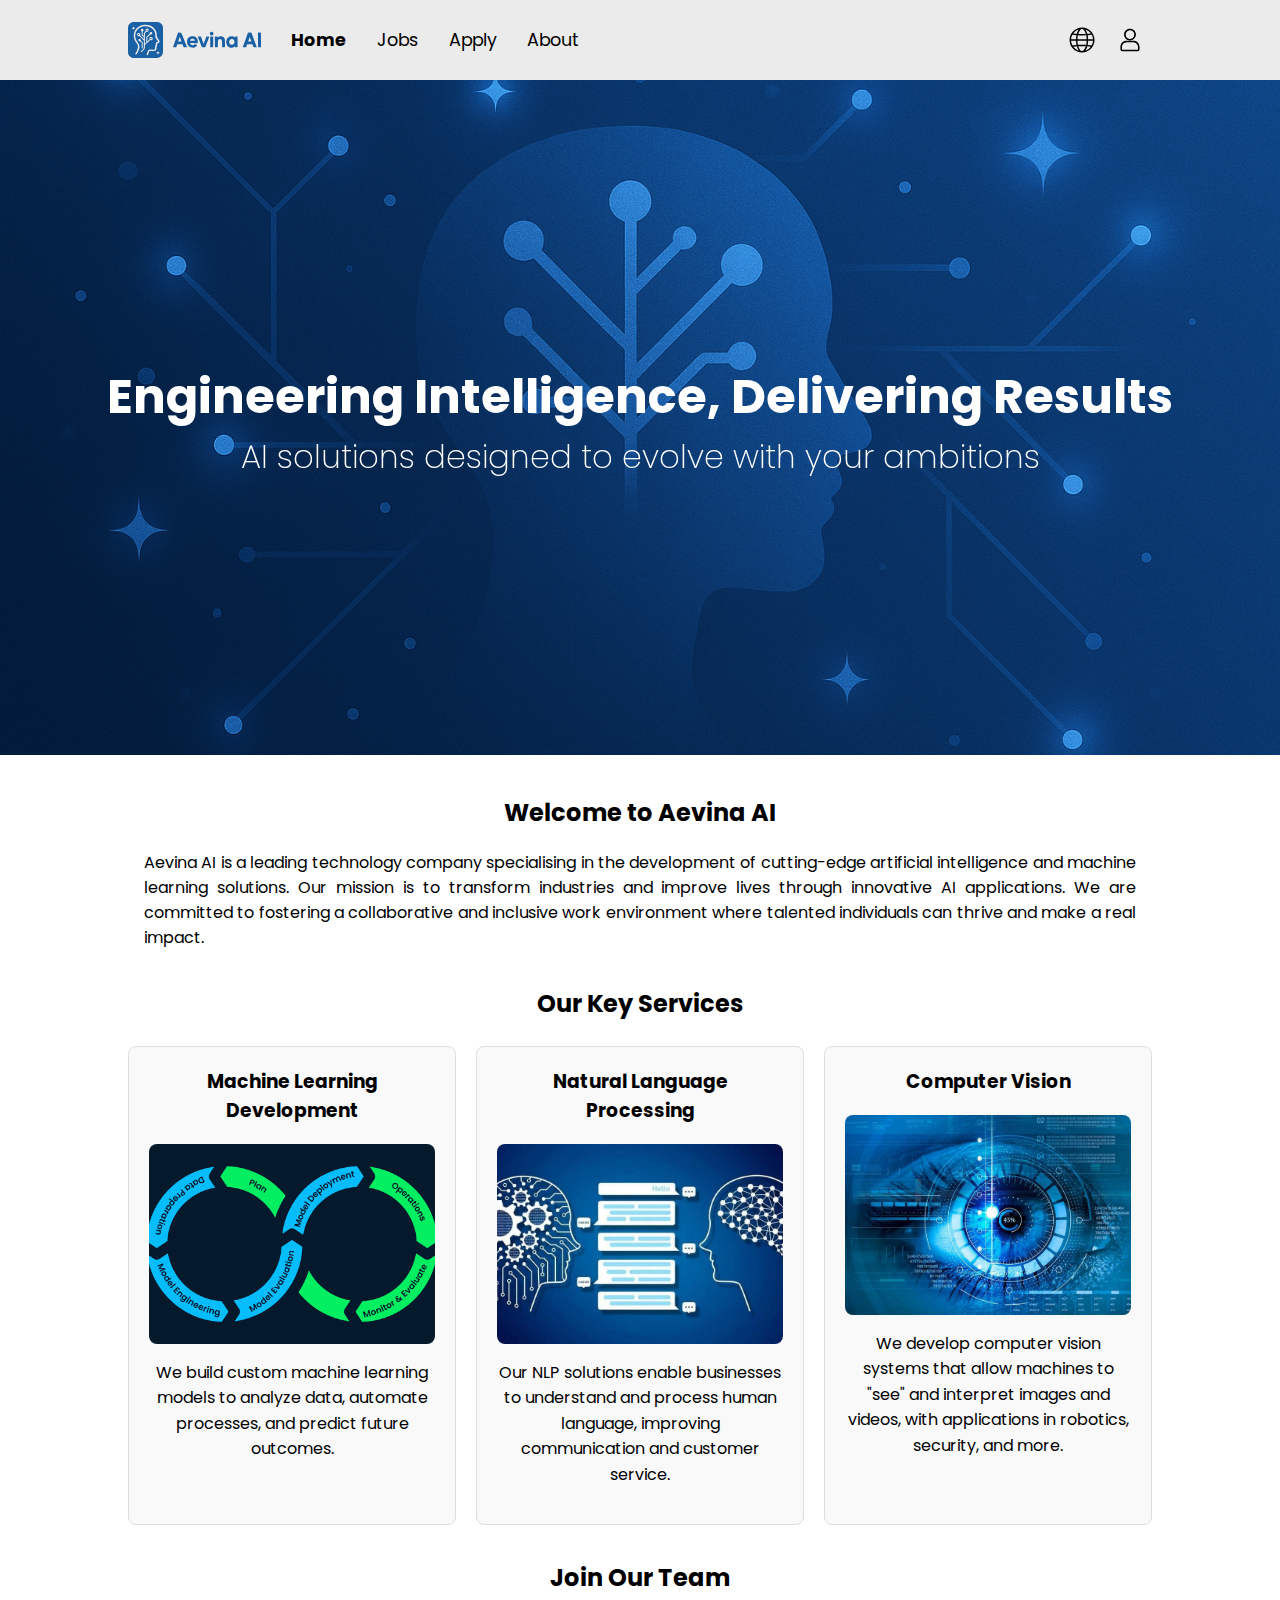
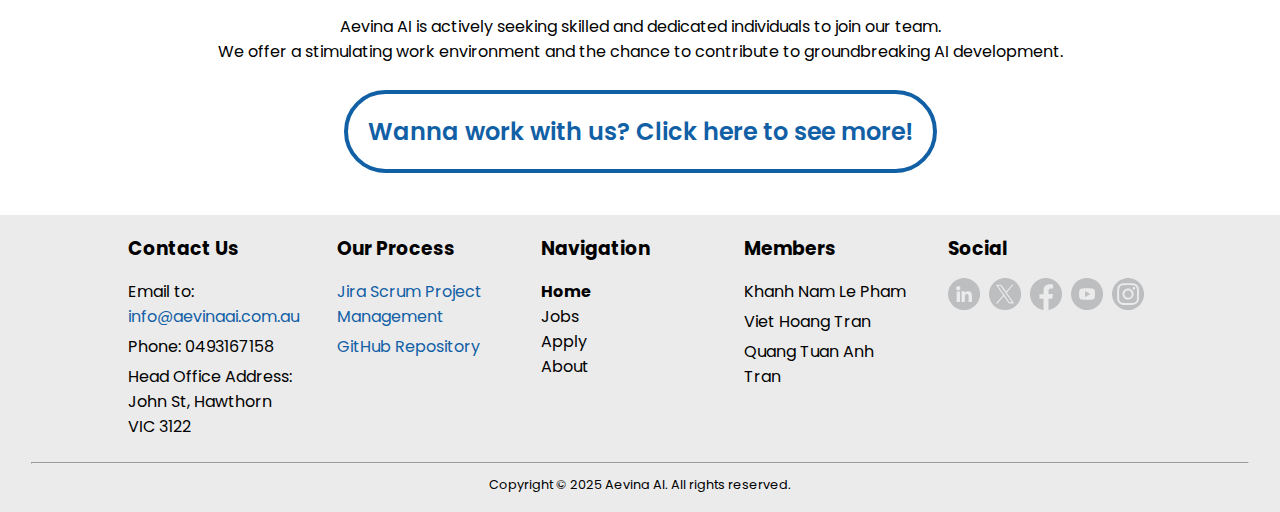
==== commit a127a493: "live link again" ====
--- a/project1/index.html
+++ b/project1/index.html
@@ -154,6 +154,9 @@
               title="Jira Scrum Project Managment" target="_blank" hreflang="en" class="link">Jira Scrum Project
               Management</a>
           </li>
+          <li>
+          <a href ="https://github.com/105736779/3aevn_part1.git" title="Repository Link" target="_blank" class="link">GitHub Repository</a>
+          </li>
         </ul>
       </section>
       <section aria-label="Navigation Links">
--- a/project1/styles/styles.css
+++ b/project1/styles/styles.css
@@ -1,7 +1,6 @@
 @import url('https://fonts.googleapis.com/css2?family=Anton&display=swap');
 
 @import url('https://fonts.googleapis.com/css2?family=Anton&family=Poppins:ital,wght@0,100;0,200;0,300;0,400;0,500;0,600;0,700;0,800;0,900;1,100;1,200;1,300;1,400;1,500;1,600;1,700;1,800;1,900&display=swap');
-
 
 /*Tran Viet Hoang create jobs.html*/
 
@@ -91,21 +90,33 @@
 /* change the width of the bg image equal to the viewport's 
 width */
 #aside-jobs {
+    margin-top: 20px;
     float: right;
-    width: 25%;
+    width: 20%;
     height: 20vh;
     position: relative;
+    z-index: 8;
     margin-right: 5%;
+    margin-left: 20px;
+    align-items: center;
 }
 
 #aside-jobs div {
+    padding: 5px 0;
+    margin-bottom: 10px;
     border-radius: 12px;
-    box-shadow: 0 8px 20px rgba(0, 0, 0, 0.1);
+    box-shadow: 4px 4px 20px rgba(0, 0, 0, 0.1);
+    overflow: hidden;
+}
+
+#aside-jobs div:hover {
+    transform: translateY(-5px);
+    transition: transform 0.3s ease;
 }
 
 #aside-jobs div h3 {
     text-align: center;
-    margin-bottom: 5px;
+    margin: 5px 0;
 }
 
 #aside-jobs ol {
@@ -120,43 +131,54 @@
     margin-left: 4px;
 }
 
+#aside-jobs div:nth-child(3) {
+    padding-bottom: 0;
+}
+
 #map {
-    width: 100%;
-    height: 100%;
-    position: relative;
+    display: flex;
+    flex-direction: column;
+    justify-content: center;
+    align-items: center;
+    padding-bottom: 30px;
+    margin: 0;
+}
+
+#map iframe {
+    align-items: center;
+    width: 100%;
+    height: auto;
+    flex-grow: 1;
+    border: none;
+    padding: 0;
+    margin: 0;
 }
 
 /*iframe embed another HTML document within the current webpage*/
-#map div iframe {
-    width: 100%;
-    height: 80%;
-    border-radius: 10px;
-}
-
 
 #main-jobs {
-    width: 63%;
+    width: auto;
+    height: auto;
     display: flex;
     background-color: white;
-    border-radius: 8px;
-    box-shadow: 0 4px 8px rgba(0, 0, 0, 0.1);
+    box-shadow: 8px 8px 20px rgba(0, 0, 0, 0.1);
     margin-left: 5%;
 }
 
 .job-list {
     width: 40%;
+    margin-top: 50px;
     /*40% of its parents*/
     padding-left: 10px;
     background: #f4f4f4;
-    gap: 1px;
     background-color: white;
+    margin: 20px 0;
     border-radius: 8px;
-    box-shadow: 0 4px 8px rgba(0, 0, 0, 0.1);
 }
 
 .job-list h2 {
     text-align: center;
-    border-radius: 5px;
+    font-size: 2em;
 }
 
 .job-item-a {
@@ -180,25 +202,29 @@
     text-decoration: none;
     transition: 0.2s;
     border-radius: 12px;
+    border: #eaecf1 3px solid;
     box-shadow: 0 8px 20px rgba(0, 0, 0, 0.1);
 
 }
 
 .job-item:hover {
-    background-color: #181212;
+    background-color: #1160a6;
+    transform: translateX(5px);
     box-shadow: 0 2px 6px rgba(0, 0, 0, 0.1);
+    transition: background-color 0.3s ease, transform 0.3s ease, box-shadow 0.3s ease;
 }
 
 .job-details {
     width: 80%;
+    height: 100%;
     /*80% cua 60% con lai*/
     padding: 20px;
     background: white;
     display: none;
+    margin-left: 20px;
     margin-top: 30px;
     background-color: white;
-    border-radius: 8px;
-    box-shadow: 0 4px 8px rgba(0, 0, 0, 0.1);
+    border-radius: 12px;
 }
 
 /*Use GENAI to help with it */
@@ -208,15 +234,18 @@
 }
 
 .apply-btn {
-    background-color: #2d6edd;
+    background-color: #1160a6;
+    position: relative;
     text-decoration: none;
     color: white;
     border: none;
     padding: 10px 15px;
     cursor: pointer;
     float: right;
-    border-radius: 5px;
+    border-radius: 8px;
     margin-top: 5px;
+    font-weight: 500;
+    z-index: 2 !important;
 }
 
 .apply-btn:hover {
@@ -225,10 +254,8 @@
 
 .aids-description {
     border: 1px solid pink;
-    border-radius: 3px;
     margin-top: 2px;
     box-shadow: 2px 2px 10px rgba(0, 0, 0, 0.1);
-    margin-bottom: 2px;
 }
 
 .description-detail {
@@ -239,71 +266,154 @@
     text-indent: 10px;
 }
 
-#ai-description {
-    background-color: #ff0;
-    color: #000;
-}
-
-#ds-description {
-    background-color: #ff0;
-    color: #000;
+#job1-heading {
+    font-size: 1.5em;
+}
+
+#job2-heading {
+    font-size: 1.5em;
 }
 
 .aids-topic {
+    border-collapse: collapse;
     display: grid;
-    grid-template-columns: 41% 41% 18%;
-    gap: 1px;
-    margin-top: 2px;
+    grid-template-columns: 40% 40% 20%;
+}
+
+.aids-topic h3 {
+    text-align: center;
 }
 
 .responsibility {
     border: 1px solid pink;
-    border-radius: 3px;
     box-shadow: 2px 2px 10px rgba(0, 0, 0, 0.1);
-    margin-bottom: 2px;
-}
-
-.responsibility-detail ul {
-    padding-left: 1rem;
-    margin-left: 0;
+    padding: 0 15px;
 }
 
 .responsibility-detail li {
-    margin-left: 0;
-}
-
+    padding: 10px 0;
+}
 
 .skill {
     border: 1px solid pink;
-    border-radius: 3px;
     box-shadow: 2px 2px 10px rgba(0, 0, 0, 0.1);
-    margin-bottom: 2px;
-}
-
-.skill-detail ul {
-    padding-left: 1rem;
-    margin-left: 0;
+    padding-left: 5px;
+    padding-right: 15px;
+}
+
+.skill-detail ul li:last-child {
+    padding-top: 10px;
 }
 
 .skill-detail ol {
-    padding-left: 1rem;
-    margin-left: 0;
-}
-
-.skill-detail li {
-    margin-left: 0;
-}
-
-.horiziontal-break{
+    padding-left: 0;
+    padding: 10px 0;
+}
+
+.horiziontal-break {
+    padding-bottom: 5px;
     border-bottom: 1px solid black;
 }
 
 /* Viet Hoang Tran editted 05-05-25*/
 .salary {
+    display: flex;
+    flex-direction: column;
     border: 1px solid pink;
-    border-radius: 3px;
     box-shadow: 2px 2px 10px rgba(0, 0, 0, 0.1);
-    margin-bottom: 2px;
+}
+.salary-detail {
+    height: 50%;
+}
+.salary p {
+    text-align: center;
+}
+.report-to {
+    height: 50%;
+    border-top: 2px solid pink;
+}
+
+/* Mobile Job List Styles */
+.mobile-job-list {
+    display: none;
+    flex-direction: column;
+    width: calc(100% - 20px);
+    padding: 10px;
+    margin: 0 auto;
+    box-sizing: border-box;
+}
+
+.mobile-job-item {
+    width: 100%;
+    margin-bottom: 15px;
+    background-color: #fff;
+    border-radius: 12px;
+    box-shadow: 0 4px 12px rgba(0, 0, 0, 0.1);
+    overflow: hidden;
+}
+
+.mobile-job-item summary {
+    padding: 12px;
+    list-style: none;
+    cursor: pointer;
+    display: flex;
+    flex-direction: column;
+    align-items: center;
+    gap: 8px;
+  }
+  .mobile-job-item summary a {
+    text-decoration: none;
+  }
+  .job-content {
+    display: flex;
+    flex-direction: column;
+    gap: 4px;
+  }
+  
+  .job-title {
+    font-size: 1.1rem;
+    font-weight: 600;
+    color: #333;
+  }
+  
+  .job-remote, .job-ref {
+    font-size: 0.9rem;
+    color: #555;
+  }
+  
+  .mobile-apply-btn {
+    align-self: flex-end; /* Align button to right */
+    background-color: #1160a6;
+    color: white;
+    padding: 6px 12px;
+    border-radius: 6px;
+    font-weight: 500;
+    font-size: 0.9rem;
+    margin-top: 8px;
+    width: fit-content;
+  }
+
+.mobile-job-details {
+    padding: 12px;
+    border-top: 1px solid #eee;
+}
+
+.mobile-aside {
+    display: none;
+    flex-direction: column;
+    width: calc(100% - 20px);
+    padding: 10px;
+    margin: 0 auto;
+    box-sizing: border-box;
+}
+
+.mobile-aside div {
+    width: 100%;
+    margin-bottom: 15px;
+    background-color: #fff;
+    border-radius: 12px;
+    padding: 12px;
+    box-shadow: 0 4px 12px rgba(0, 0, 0, 0.1);
 }
 
 /*Viet Hoang Tran edited 07/04/25*/
@@ -625,17 +735,17 @@
 
 }
 
-/* hover effect (jumps up and scales larger) when hovering through the nav elements */
-
 #lang-options p:hover::before {
     width: 100%;
     transition: width 0.5s ease;
 }
 
+/* mobile navigation box dropdown styling */
 #nav-dropdown {
     position: fixed;
 }
 
+/* style the dropdown box as well as the fixed position to the page */
 #nav-options {
     position: fixed;
     top: 5em;
@@ -661,6 +771,7 @@
     transition: opacity 0.2s ease, transform 0.2s ease, visibility 0s 0.2s;
 }
 
+/* interaction between the logo and the dropdown box when clicked */
 #nav-dropdown[open] #nav-options {
     opacity: 1;
     /* Fully visible */
@@ -700,13 +811,11 @@
     padding: 0;
 }
 
-
 /* ensures no padding or margin of the background image */
 figure {
     padding: 0;
     margin: 0;
 }
-
 
 /* this style markup makes the bg image stick to the top of the page and doesn't move as we scroll down */
 #homepage-image-container {
@@ -874,7 +983,6 @@
     margin-left: 10%;
     margin-right: 10%;
 }
-
 
 /* job-seek button styling */
 .job-des-nav-button {
@@ -1169,9 +1277,9 @@
         transform: rotateX(180deg) rotateY(180deg) rotateZ(180deg);
     }
 }
+
 @keyframes flag {
-    0% {
-    }
+    0% {}
 
     25% {
         transform: translateY(50px);
@@ -1189,6 +1297,7 @@
         transform: translateX(-50px);
     }
 }
+
 /* definition of a set of animations that creates the constant breathing effect */
 .btn-breathe {
     animation-name: btn-breathe;
@@ -1312,7 +1421,6 @@
 }
 
 /* defining animation keyframes ends */
-
 
 
 
@@ -1537,6 +1645,11 @@
     height: 100%;
 }
 
+figcaption {
+    text-align: center;
+    margin-top: 10px;
+}
+
 /* Modern Calendar Styling */
 .calendar {
     width: 100%;
@@ -1548,6 +1661,10 @@
     overflow: hidden;
     box-shadow: 0 4px 20px rgba(0, 0, 0, 0.08);
     font-size: 0.95em;
+}
+
+.about-main table {
+    margin-top: 0;
 }
 
 .calendar-wrapper {
@@ -1609,6 +1726,7 @@
     z-index: 1;
     overflow: hidden;
 }
+
 .calendar .highlight::after {
     content: "";
     position: absolute;
@@ -1616,7 +1734,7 @@
     height: 0;
     top: 0;
     left: 0;
-    background-color: #bddbcd;
+    background-color: #b0f3d5;
     z-index: -1;
 }
 
@@ -1624,6 +1742,7 @@
     height: 100%;
     transition: height 0.3s ease;
 }
+
 .calendar .highlight::before {
     content: "";
     position: absolute;
@@ -1631,16 +1750,19 @@
     height: 0;
     top: 0;
     left: 0;
-    background-color: #2a6f4f ;
+    background-color: #2a6f4f;
     z-index: 2;
 }
+
 .calendar .highlight:hover::before {
     height: 5px;
     transition: height 0.3s ease;
 }
+
 .calendar .highlight:hover {
     transition: transform 0.3s ease;
 }
+
 /* Contributions Table */
 .contribution-list {
     margin: 2rem 10%;
@@ -1669,10 +1791,12 @@
     border-radius: 0.4rem;
     box-shadow: 0 2px 5px rgba(0, 0, 0, 0.06);
 }
+
 .contribution-list dd:hover {
     transform: translateX(-5px);
     transition: transform 0.3s ease;
 }
+
 /* Battery Bars */
 .battery {
     width: 100%;
@@ -1759,14 +1883,35 @@
 .demographic-boxes {
     display: flex;
     flex-direction: column;
+    align-items: center;
     gap: 1.5rem;
     width: 80%;
     margin: 0 auto;
 }
 
+.demographic-card:first-child,
+.demographic-card:last-child {
+    align-self: flex-start !important;
+}
+
+.demographic-card:first-child:hover,
+.demographic-card:last-child:hover {
+    transform: translateX(10px);
+    transition: transform 0.3s ease;
+}
+
+.demographic-card:nth-child(2) {
+    align-self: flex-end !important;
+}
+
+.demographic-card:nth-child(2):hover {
+    transform: translateX(-10px);
+    transition: transform 0.3s ease;
+}
+
 .demographic-card {
-    width: 100%;
-    height: auto;
+    width: 80%;
+    height: 100%;
     display: flex;
     align-items: center;
     justify-content: center;
@@ -1776,6 +1921,7 @@
     padding: 1rem;
     box-shadow: 0 2px 10px rgba(0, 0, 0, 0.1);
 }
+
 .demographic-card:hover {
     transform: translateY(-5px);
     transition: transform 0.3s ease;
@@ -1787,7 +1933,7 @@
     align-content: center;
     background-color: grey;
     width: 40%;
-    height: auto;
+    height: 320px;
     object-fit: cover;
     border-radius: 8px;
     margin-right: 1.5rem;
@@ -1823,10 +1969,12 @@
     color: #333;
     text-align: center;
 }
+
 .interests-wrapper {
     width: 100%;
     overflow-x: auto;
 }
+
 .interests-table {
     margin: 2rem auto;
     justify-self: center;
@@ -1837,12 +1985,13 @@
     border-radius: 12px;
     box-shadow: 0 4px 20px rgba(0, 0, 0, 0.1) !important;
 }
+
 .interests-table th,
 .interests-table td {
     padding: 0.75rem 1rem;
     text-align: center;
     word-wrap: break-word;
-    
+
 }
 
 .interests-table thead {
@@ -1854,10 +2003,12 @@
     color: #333;
     border-bottom: 2px solid #e0e0e0;
 }
+
 .interests-table td {
     border-bottom: 1px solid #e0e0e0;
     border-right: 1px solid #e0e0e0;
 }
+
 .interests-table td.shared {
     background-color: #e6f4ea;
     color: #2e7d32;
@@ -1865,13 +2016,16 @@
     position: relative;
     z-index: 1;
 }
+
 .interests-table tr td:last-child,
 .interests-table tr th:last-child {
     border-right: none;
 }
+
 .interests-table tr:last-child td {
     border-bottom: none;
 }
+
 .interests-table td.shared::after {
     content: "";
     position: absolute;
@@ -1882,10 +2036,12 @@
     background-color: #d0ead8;
     z-index: -1;
 }
-.interests-table td.shared:hover::after{
+
+.interests-table td.shared:hover::after {
     width: 100%;
     transition: width 0.3s ease;
 }
+
 .interests-table td.solo {
     color: #999;
 }
@@ -1925,6 +2081,7 @@
     margin: 0;
     padding: 0;
 }
+
 .individual-awards:hover {
     transform: translateY(-5px);
     transition: transform 0.3s ease;
@@ -2047,44 +2204,102 @@
         word-wrap: break-word;
         overflow-wrap: break-word;
     }
+
+    /* hide the desktop job description interface */
+    #main-jobs,
+    #aside-jobs {
+        display: none;
+    }
+
+    .mobile-job-list,
+    .mobile-aside {
+        display: flex;
+        width: calc(100% - 20px);
+        align-items: center;
+    }
+
+    .mobile-aside {
+        width: 100%;
+    }
+
+    .mobile-aside h3 {
+        text-align: center;
+    }
+
+    .mobile-job-item summary {
+        flex-direction: column;
+        align-items: flex-start;
+    }
+
+    .mobile-apply-btn {
+        margin: 8px 0 0 0;
+        align-self: flex-end;
+    }
+
+    .aids-topic {
+        grid-template-columns: 1fr;
+        gap: 12px;
+    }
+
+    .mobile-map iframe {
+        width: 100%;
+        border: 0;
+        border-radius: 6px;
+    }
+
     .sticky-title {
         height: auto;
     }
+
     .about-page h1 {
         font-size: 1em;
     }
+
     .about-page h2 {
         font-size: 1.5em;
     }
+
+    figcaption {
+        font-size: 0.8em;
+    }
+
     .hometown p {
         font-size: 0.8em;
         text-align: justify;
     }
+
     .demographic-boxes {
         flex-direction: column;
-        align-items: center;
+        align-items: center !important;
         display: flex;
     }
+
+    .demographic-card:first-child,
+    .demographic-card:nth-child(3) {
+        align-self: center !important;
+    }
+
+    .demographic-card:nth-child(2) {
+        align-self: center !important;
+    }
+
     .demographic-card {
         display: flex;
         flex-direction: column;
+        align-items: center !important;
         flex-grow: 1;
         margin: auto 0;
         word-break: break-word;
     }
-    .about-main article section:last-child div {
-        flex-direction: column;
-        align-items: center;
-    }
-    .awards-boxes {
+
+    .demographic-card img {
+        margin-bottom: 10px;
         width: 100%;
-        flex-grow: 1;
-    }
-    .individual-awards {
-        flex-grow: 1;
-        width: 100%;
-        margin-bottom: 20px;
-    }
+        margin-left: auto;
+        margin-right: auto;
+        display: block;
+    }
+
 }
 
 /* Larger Mobile Devices */
@@ -2202,21 +2417,6 @@
         width: 50%;
     }
 
-    #aside-jobs {
-        float: right;
-        width: 25%;
-        height: 20vh;
-        position: relative;
-        font-size: 60%
-    }
-
-    #main-jobs {
-        position: relative;
-        margin-left: 0;
-        width: 50%;
-        font-size: 65%;
-    }
-
     .aids-topic,
     .skill,
     .salary {
@@ -2224,44 +2424,98 @@
         overflow-wrap: break-word;
 
     }
+
+    /* hide the desktop job description interface  */
+    #main-jobs,
+    #aside-jobs {
+        display: none;
+    }
+
+    .mobile-job-list,
+    .mobile-aside {
+        display: flex;
+        align-items: center;
+    }
+
+    .mobile-aside h3 {
+        text-align: center;
+    }
+
+    .mobile-job-item {
+        width: calc(100% - 20px);
+    }
+
+    .mobile-job-item summary {
+        flex-direction: column;
+        align-items: center;
+    }
+
+    .mobile-apply-btn {
+        margin-left: 15px;
+    }
+
+    .aids-topic {
+        grid-template-columns: 1fr;
+        gap: 15px;
+    }
+
+    .mobile-map iframe {
+        width: 100%;
+        border: 0;
+        border-radius: 6px;
+    }
+
     .sticky-title {
         height: auto;
     }
+
     .about-page h1 {
         font-size: 1em;
     }
+
     .about-page h2 {
         font-size: 1.5em;
     }
+
+    figcaption {
+        font-size: 0.9em;
+    }
+
     .hometown p {
-        font-size: 0.8em;
+        font-size: 0.9em;
         text-align: justify;
     }
+
     .demographic-boxes {
         flex-direction: column;
         align-items: center;
         display: flex;
     }
+
     .demographic-card {
         display: flex;
         flex-direction: column;
-        flex-grow: 1;
         margin: auto 0;
         word-break: break-word;
     }
-    .awards-boxes {
-        flex-direction: column;
-        align-items: center;
+
+    .demographic-card:first-child,
+    .demographic-card:last-child {
+        align-self: center !important;
+    }
+
+    .demographic-card:nth-child(2) {
+        align-self: center !important;
+    }
+
+    .demographic-card img {
+        margin-bottom: 10px;
         width: 100%;
-        flex-grow: 1;
-    }
-    .individual-awards {
-        flex-grow: 1;
-        width: 100%;
-        margin-bottom: 20px;
-    }
-}
-
+        margin-left: auto;
+        margin-right: auto;
+        display: block;
+    }
+}
 
 /* tablets and small laptops */
 @media (min-width: 641px) and (max-width: 1024px) {
@@ -2313,35 +2567,137 @@
         width: 90%;
     }
 
-    #aside-jobs {
-        float: right;
-        width: 25%;
-        height: 20vh;
-        position: relative;
-        font-size: 65%;
-    }
-
-    #main-jobs {
-        position: relative;
-        margin-left: 0;
-        width: auto;
-        font-size: 65%;
-    }
-
     .aids-topic,
     .skill,
     .salary {
         word-wrap: break-word;
         overflow-wrap: break-word;
     }
-    .awards-boxes {
+
+    #body-jobs {
+        display: flex;
+        flex-direction: column;
+    }
+
+    #main-jobs {
+        display: none;
+        width: 100%;
+        margin: 0 auto;
+        display: flex;
         flex-direction: column;
         align-items: center;
+        float: none;
+    }
+
+    .job-list {
+        width: 80%;
+        display: flex;
+        flex-direction: column;
+        align-items: center;
+        margin-top: 80px;
+    }
+
+    .job-item {
         width: 100%;
     }
-    .individual-awards {
-        flex-grow: 1;
+
+    .job-details {
+        display: none;
+        width: 80%;
+        margin: 0;
+    }
+
+    .job-details:target {
+        display: block;
+    }
+
+    #aside-jobs {
+        width: 90%;
+        margin: 20px auto;
+        float: none;
+        display: flex;
+        flex-wrap: wrap;
+        justify-content: space-between;
+    }
+
+    #aside-jobs div {
+        width: 30%;
+        margin-bottom: 20px;
+    }
+
+    #map {
         width: 100%;
-        margin-bottom: 20px;
-    }
-}+    }
+
+    /* hide the mobile job description interface */
+    .mobile-job-list,
+    .mobile-aside {
+        display: none !important;
+    }
+
+    .mobile-job-item {
+        display: none;
+    }
+
+    .aids-topic {
+        grid-template-columns: 1fr 1fr;
+    }
+
+    .demographic-boxes {
+        flex-direction: column;
+        align-items: center;
+        display: flex;
+    }
+
+    .salary {
+        display: flex;
+        flex-direction: row;
+        grid-column: 1 / 3;
+        /* Span two columns in tablet view */
+    }
+    .salary-detail {
+        width: 50%;
+        height: 100%;
+        border-right: 2px pink solid;    
+    }
+    .report-to {
+        width: 50%;
+        border-top: 0;
+    }
+    .demographic-card {
+        width: 100%;
+        display: flex;
+        flex-direction: column;
+        margin: auto 0;
+        word-break: break-word;
+    }
+
+    .demographic-card:first-child,
+    .demographic-card:last-child {
+        align-self: center !important;
+    }
+
+    .demographic-card:nth-child(2) {
+        align-self: center !important;
+    }
+
+    .demographic-card img {
+        margin-bottom: 10px;
+        width: 100%;
+        height: 50%;
+        margin-left: auto;
+        margin-right: auto;
+        display: block;
+    }
+
+    .info {
+        align-self: flex-start;
+    }
+}
+
+@media (min-width: 1025px) {
+    .mobile-job-item {
+        display: none;
+    }
+}
+
